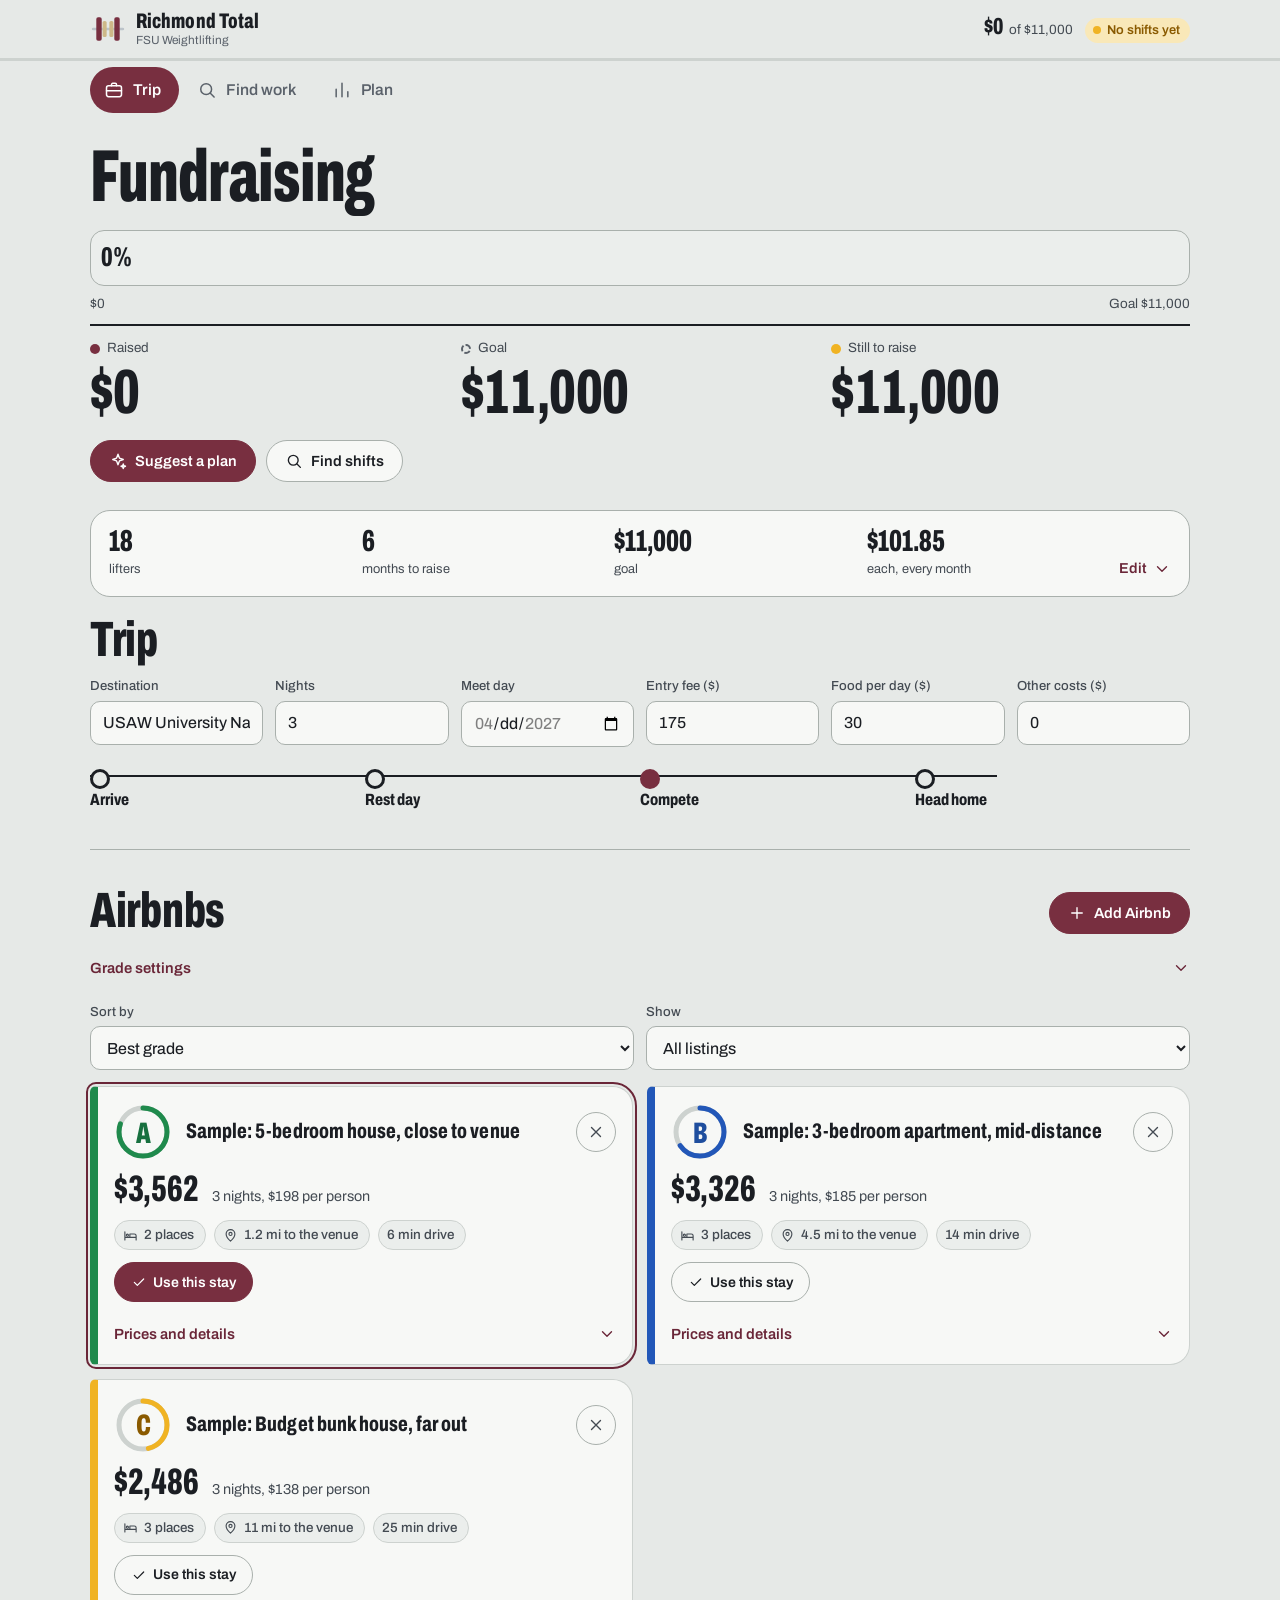
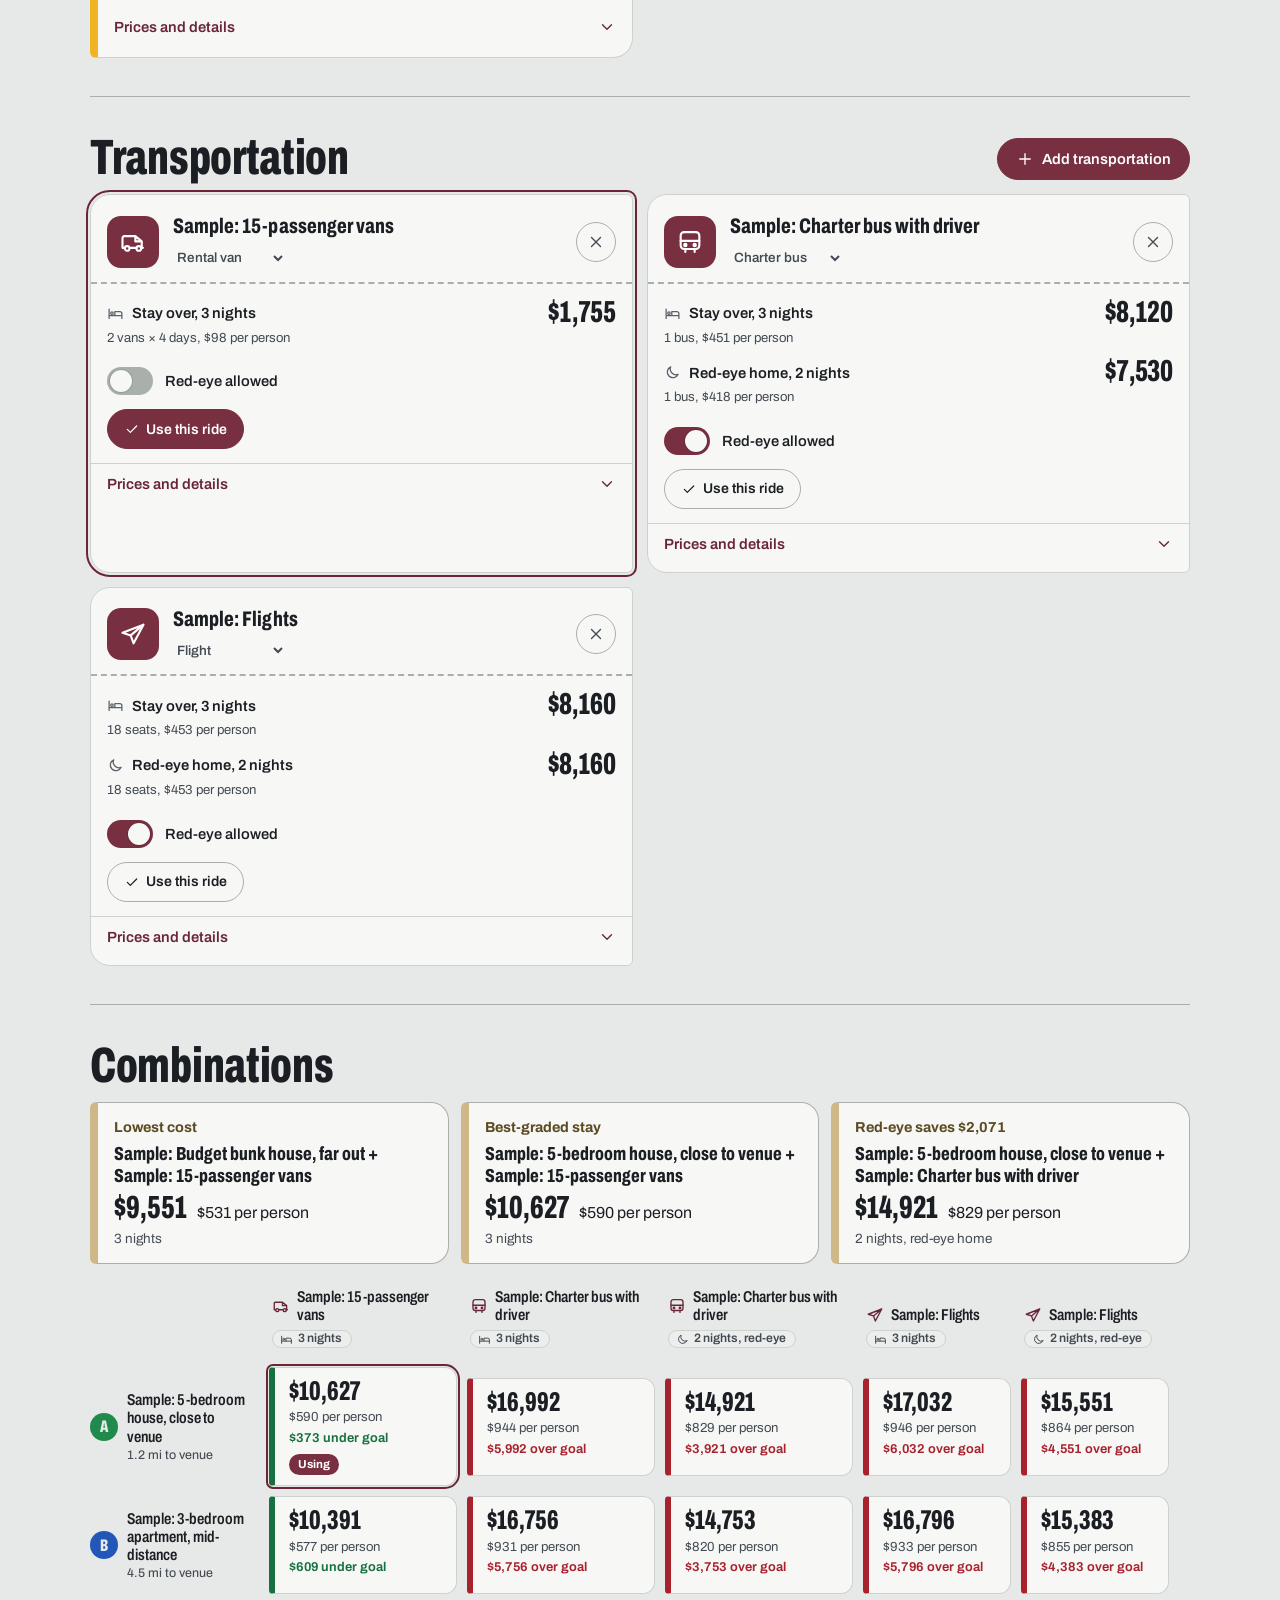
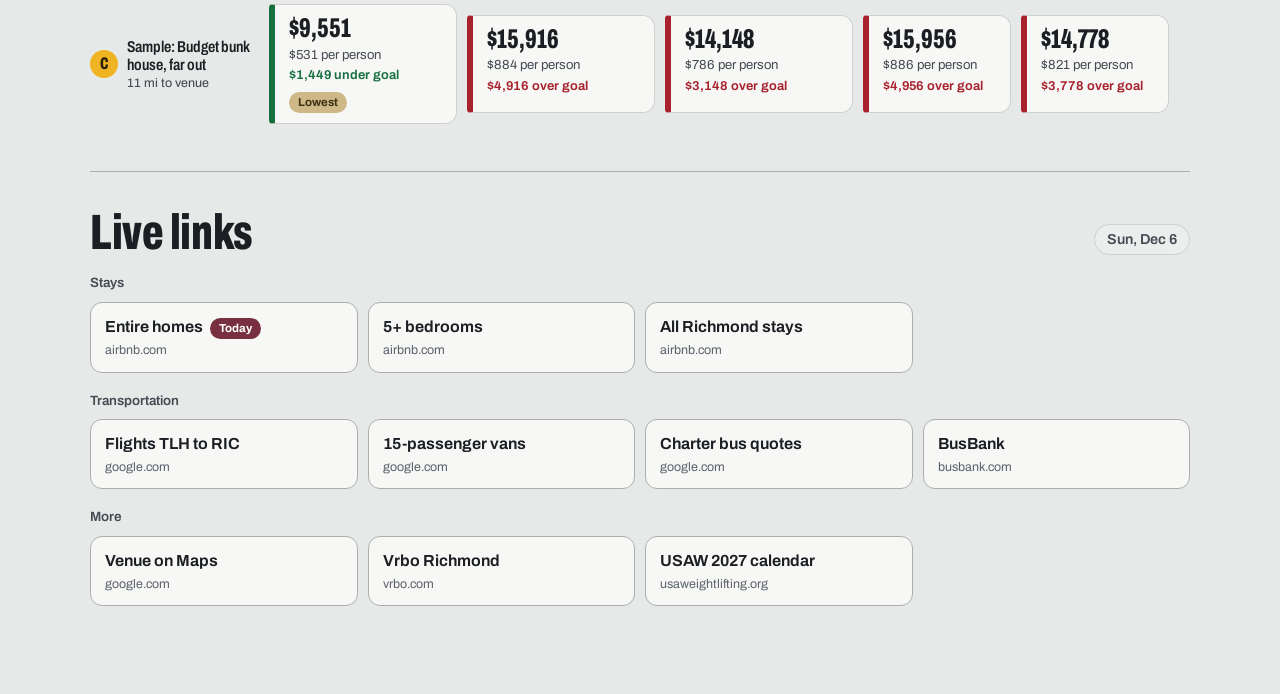
==== index.html @ 7eff51a5 "Add live links that rebuild and rotate on every open Co-Authored-By: Claude Sonnet 5.5 <noreply@anth" ====
<!doctype html>
<html lang="en">
<head>
<meta charset="utf-8">
<meta name="viewport" content="width=device-width, initial-scale=1, viewport-fit=cover">
<meta name="color-scheme" content="light dark">
<meta name="theme-color" content="#782F40">
<title>Richmond Total | FSU Weightlifting trip planner</title>
<style>
/* Richmond Total — FSU Weightlifting trip planner
   Type: Archivo (variable, width + weight axes, embedded). Narrow 800 for numerals and headings, normal width for text.
   Color: chalk / paper / iron, FSU garnet + gold. IWF bumper-plate colors are used only as data (grades, status, plates). */
@font-face{font-family:"Archivo";src:url("[data-uri]") format("woff2");font-weight:400 900;font-stretch:62% 100%;font-display:swap}

:root{
  color-scheme:light dark;
  --bg:#E6E9E7; --surface:#F7F8F6; --inset:#EBEEEC;
  --ink:#1B1E23; --ink-2:#434A52; --ink-3:#5A616A;
  --line:#CDD2CF; --line-2:#A9B0AC;
  --accent:#782F40; --accent-ink:#FFFFFF; --accent-text:#6A2638;
  --gold:#CEB888; --gold-ink:#5B4A22;
  --p-red:#C62F3F; --p-blue:#2257B8; --p-yellow:#F0B323; --p-green:#1F8A4C; --p-white:#F5F6F4;
  --blue-ink:#1F4E9E;
  --ok:#17703F; --ok-bg:#DCEFE3; --warn:#8A5A00; --warn-bg:#F9E8B8; --bad:#A8222E; --bad-bg:#F6D9DB;
  --chrome-hi:#F7F9FA; --chrome-mid:#BCC3C9; --chrome-lo:#7B848C;
  --bar-h:58px; --tab-h:66px;
}
@media (prefers-color-scheme:dark){
  :root{
    --bg:#101216; --surface:#171A20; --inset:#1F232A;
    --ink:#EDEFEC; --ink-2:#BCC2C9; --ink-3:#98A0A8;
    --line:#2A2F37; --line-2:#444B56;
    --accent:#A8415F; --accent-text:#EBA9BC; --gold-ink:#CEB888;
    --p-white:#E8EBE7; --blue-ink:#86B3FF;
    --ok:#62D69C; --ok-bg:#10301F; --warn:#F2C45C; --warn-bg:#35290D; --bad:#FF918A; --bad-bg:#3C1714;
    --chrome-hi:#E8ECEF; --chrome-mid:#8E979F; --chrome-lo:#4F5760;
  }
}

*{box-sizing:border-box}
html{-webkit-text-size-adjust:100%;scroll-behavior:smooth}
body{margin:0;background:var(--bg);color:var(--ink);font:400 16px/1.5 "Archivo",ui-sans-serif,system-ui,-apple-system,"Segoe UI",Roboto,sans-serif;font-stretch:100%;-webkit-font-smoothing:antialiased;text-rendering:optimizeLegibility}
h1,h2,h3,p,ul,ol,dl,dd,dt,figure{margin:0;padding:0}
ul,ol{list-style:none}
button,input,select,textarea{font:inherit;font-stretch:100%;color:inherit}
button{cursor:pointer}
svg{display:block}
.sr{position:absolute;width:1px;height:1px;margin:-1px;padding:0;overflow:hidden;clip:rect(0 0 0 0);clip-path:inset(50%);white-space:nowrap;border:0}
.skip{position:absolute;left:12px;top:-64px;z-index:100;background:var(--accent);color:var(--accent-ink);padding:10px 16px;border-radius:10px;font-weight:600;text-decoration:none}
.skip:focus{top:10px}
:focus-visible{outline:2px solid var(--accent-text);outline-offset:2px;border-radius:6px}
.wrap{width:100%;max-width:1180px;margin:0 auto;padding:0 20px}
@media(min-width:900px){.wrap{padding:0 40px}}

.disp{font-stretch:62%;font-weight:800;letter-spacing:-.008em;line-height:.92;font-variant-numeric:lining-nums tabular-nums}
.num{font-variant-numeric:lining-nums tabular-nums}
.muted{color:var(--ink-2)}
.hint{font-size:.88rem;color:var(--ink-2);line-height:1.45;max-width:68ch}

/* ---------- app bar + tabs ---------- */
.appbar{position:sticky;top:0;z-index:40;background:color-mix(in srgb,var(--bg) 90%,transparent);-webkit-backdrop-filter:saturate(1.4) blur(14px);backdrop-filter:saturate(1.4) blur(14px)}
.appbar-in{height:var(--bar-h);display:flex;align-items:center;justify-content:space-between;gap:12px}
.brand{display:flex;align-items:center;gap:10px;min-width:0}
.brand-mark{width:36px;height:36px;flex:none}
.brand b{display:block;font-stretch:68%;font-weight:800;font-size:1.32rem;line-height:1;letter-spacing:.004em}
.brand small{display:block;font-size:.74rem;color:var(--ink-3);line-height:1.25;margin-top:2px}
.mini{display:flex;align-items:baseline;gap:6px;font-size:.84rem;color:var(--ink-2);white-space:nowrap}
.mini b{font-stretch:66%;font-weight:800;font-size:1.45rem;color:var(--ink);line-height:1}
.mini .st{display:inline-flex;align-items:center;gap:6px;margin-left:6px;font-weight:600;font-size:.8rem;padding:3px 10px 3px 8px;border-radius:999px;background:var(--inset);color:var(--ink-2)}
.mini .st::before{content:"";width:8px;height:8px;border-radius:50%;background:var(--line-2)}
.mini .st.ok{background:var(--ok-bg);color:var(--ok)}.mini .st.ok::before{background:var(--ok)}
.mini .st.warn{background:var(--warn-bg);color:var(--warn)}.mini .st.warn::before{background:var(--p-yellow)}
.mini .st.bad{background:var(--bad-bg);color:var(--bad)}.mini .st.bad::before{background:var(--bad)}
@media(max-width:520px){.mini .of,.mini .st{display:none}}
.loadline{height:3px;background:var(--line)}
.loadline i{display:block;height:100%;width:0;background:var(--accent);transition:width .7s cubic-bezier(.2,.8,.2,1)}

.tabs{position:fixed;left:0;right:0;bottom:0;z-index:50;display:grid;grid-template-columns:repeat(3,1fr);background:color-mix(in srgb,var(--surface) 94%,transparent);-webkit-backdrop-filter:blur(16px);backdrop-filter:blur(16px);border-top:1px solid var(--line);padding-bottom:env(safe-area-inset-bottom)}
.tabs button{position:relative;border:0;background:none;display:flex;flex-direction:column;align-items:center;gap:3px;padding:10px 4px 9px;font-size:.78rem;font-weight:560;color:var(--ink-3);min-height:var(--tab-h)}
.tabs button svg{width:24px;height:24px}
.tabs button[aria-selected=true]{color:var(--accent-text)}
.tabs button[aria-selected=true]::before{content:"";position:absolute;top:-1px;left:28%;right:28%;height:3px;border-radius:0 0 3px 3px;background:var(--accent)}
@media(min-width:900px){
  .tabs{position:static;display:flex;gap:4px;max-width:1180px;margin:0 auto;padding:6px 40px 0;border:0;background:none;-webkit-backdrop-filter:none;backdrop-filter:none}
  .tabs button{flex-direction:row;gap:9px;font-size:.98rem;min-height:46px;padding:8px 18px 8px 14px;border-radius:999px}
  .tabs button svg{width:20px;height:20px}
  .tabs button[aria-selected=true]{background:var(--accent);color:var(--accent-ink)}
  .tabs button[aria-selected=true]::before{display:none}
}
main{display:block;padding:6px 0 calc(var(--tab-h) + 56px)}
@media(min-width:900px){main{padding-bottom:80px}}
.panel{display:none}.panel.on{display:block}

/* ---------- hero: the bar ---------- */
.hero{padding:26px 0 10px}
.hero-title{font-stretch:62%;font-weight:800;font-size:clamp(3.1rem,13.5vw,6.8rem);line-height:.86;letter-spacing:-.012em;text-wrap:balance;max-width:14ch}
.hero-sub{margin-top:14px;font-size:1.05rem;color:var(--ink-2);max-width:56ch}
.readout{display:grid;grid-template-columns:repeat(3,1fr);gap:0 12px;border-top:2px solid var(--ink);margin-top:10px;padding-top:12px}
.readout dt{font-size:.84rem;color:var(--ink-2);display:flex;align-items:center;gap:7px}
.readout dt i{width:10px;height:10px;border-radius:50%;background:var(--accent);flex:none}
.readout dt i.ghost{background:none;border:2px dashed var(--ink-3)}
.readout dt i.gap{background:var(--p-yellow)}.readout dt i.ok{background:var(--ok)}
.readout dd{font-stretch:62%;font-weight:800;font-size:clamp(2rem,9.5vw,3.9rem);line-height:.95;letter-spacing:-.01em;margin-top:4px;font-variant-numeric:lining-nums tabular-nums}
.readout dd.ok{color:var(--ok)}.readout dd.warn{color:var(--warn)}.readout dd.bad{color:var(--bad)}
.hero-cta{display:flex;flex-wrap:wrap;gap:10px;align-items:center;margin-top:18px}
.hero-cta p{font-size:.95rem;color:var(--ink-2);flex:1 1 240px}

/* ---------- sections ---------- */
.block{padding:38px 0 8px;border-top:1px solid var(--line-2);margin-top:30px}
.block.first{border-top:0;margin-top:14px;padding-top:6px}
.sec-head{display:flex;align-items:flex-end;justify-content:space-between;gap:14px;flex-wrap:wrap;margin-bottom:14px}
.sec-title{font-stretch:66%;font-weight:800;font-size:clamp(2.1rem,7vw,3.1rem);line-height:.92;letter-spacing:-.006em}
.sec-note{margin-top:8px;color:var(--ink-2);max-width:64ch;font-size:.96rem}

/* ---------- buttons, fields ---------- */
.btn{display:inline-flex;align-items:center;justify-content:center;gap:8px;border:1px solid var(--line-2);background:var(--surface);color:var(--ink);padding:9px 18px;border-radius:999px;font-weight:600;font-size:.92rem;min-height:42px;line-height:1.1;transition:border-color .15s,background .15s}
.btn:hover{border-color:var(--ink-3)}
.btn svg{width:18px;height:18px;flex:none}
.btn.pri{background:var(--accent);border-color:var(--accent);color:var(--accent-ink)}
.btn.pri:hover{filter:brightness(1.08)}
.btn.ghost{background:none;border-color:transparent;color:var(--accent-text);padding-inline:12px}
.btn.danger{color:var(--bad)}
.btn.sm{min-height:36px;padding:6px 14px;font-size:.86rem}
.icon-btn{width:40px;height:40px;border-radius:50%;border:1px solid var(--line-2);background:var(--surface);display:grid;place-items:center;color:var(--ink-2);flex:none}
.icon-btn:hover{color:var(--bad);border-color:var(--bad)}
.icon-btn svg{width:18px;height:18px}
.field{display:flex;flex-direction:column;gap:5px;font-size:.82rem;color:var(--ink-2);font-weight:500;min-width:0}
.field input,.field select,.field textarea,.input{width:100%;min-height:44px;padding:9px 12px;border:1px solid var(--line-2);border-radius:10px;background:var(--surface);font-size:1rem;color:var(--ink);font-weight:450}
.field textarea{min-height:68px;resize:vertical}
.field input:focus-visible,.field select:focus-visible,.field textarea:focus-visible,.input:focus-visible{outline:2px solid var(--accent-text);outline-offset:1px;border-color:transparent}
.grid{display:grid;gap:12px;grid-template-columns:repeat(auto-fit,minmax(150px,1fr))}
.row{display:flex;gap:10px;flex-wrap:wrap;align-items:center}
.switch-row{display:flex;align-items:center;gap:12px;cursor:pointer;font-size:.92rem;font-weight:560}
.switch-row small{display:block;font-weight:400;color:var(--ink-2);font-size:.8rem}
.switch{appearance:none;-webkit-appearance:none;width:46px;height:28px;border-radius:999px;background:var(--line-2);position:relative;flex:none;transition:background .2s;margin:0;cursor:pointer}
.switch::after{content:"";position:absolute;top:3px;left:3px;width:22px;height:22px;border-radius:50%;background:var(--surface);transition:transform .2s cubic-bezier(.3,1.4,.5,1);box-shadow:0 0 0 1px rgba(0,0,0,.12)}
.switch:checked{background:var(--accent)}
.switch:checked::after{transform:translateX(18px)}
.chip{display:inline-flex;align-items:center;gap:6px;padding:4px 11px 4px 8px;border-radius:999px;background:var(--inset);font-size:.84rem;font-weight:520;color:var(--ink-2);border:1px solid var(--line)}
.chip svg{width:15px;height:15px;flex:none}
.tag{display:inline-flex;align-items:center;gap:5px;font-size:.72rem;font-weight:700;padding:2px 9px;border-radius:999px;background:var(--gold);color:#3E3114;line-height:1.5}
.tag.in{background:var(--accent);color:var(--accent-ink)}
details.dis>summary{list-style:none;cursor:pointer;display:flex;align-items:center;justify-content:space-between;gap:12px;font-weight:600;font-size:.92rem;color:var(--accent-text);padding:6px 0;min-height:40px}
details.dis>summary::-webkit-details-marker{display:none}
details.dis>summary svg{width:18px;height:18px;transition:transform .2s}
details.dis[open]>summary svg{transform:rotate(180deg)}
details.dis>.dis-body{padding:8px 0 4px;display:grid;gap:12px}

/* ---------- team and goal ---------- */
.setup{border:1px solid var(--line-2);border-radius:20px;background:var(--surface);margin-top:18px}
.setup>summary{list-style:none;cursor:pointer;padding:16px 18px;display:grid;grid-template-columns:repeat(2,minmax(0,1fr));gap:12px 18px;align-items:end;position:relative}
.setup>summary::-webkit-details-marker{display:none}
.setup .sf b{display:block;font-stretch:62%;font-weight:800;font-size:1.9rem;line-height:.95}
.setup .sf span{font-size:.8rem;color:var(--ink-2)}
.setup .edit{grid-column:1/-1;display:flex;align-items:center;gap:6px;color:var(--accent-text);font-weight:600;font-size:.9rem}
.setup .edit svg{width:18px;height:18px;transition:transform .2s}
.setup[open] .edit svg{transform:rotate(180deg)}
.setup-body{padding:4px 18px 18px;border-top:1px solid var(--line);display:grid;gap:14px;padding-top:16px}
@media(min-width:760px){.setup>summary{grid-template-columns:repeat(4,1fr) auto}.setup .edit{grid-column:auto}}

/* ---------- schedule ---------- */
.tl{display:grid;grid-auto-flow:column;grid-auto-columns:1fr;gap:0;margin:6px 0 0}
.tl li{position:relative;padding:22px 6px 0 0;min-width:0}
.tl li::before{content:"";position:absolute;top:6px;left:0;right:0;height:2px;background:var(--ink)}
.tl li::after{content:"";position:absolute;top:0;left:0;width:14px;height:14px;border-radius:50%;background:var(--bg);border:3px solid var(--ink)}
.tl li.meet::after{background:var(--accent);border-color:var(--accent)}
.tl li.last::before{background:linear-gradient(90deg,var(--ink) 0 30%,transparent 30%);right:auto;width:100%}
.tl b{display:block;font-stretch:78%;font-weight:760;font-size:1.02rem;line-height:1.1}
.tl span{display:block;font-size:.82rem;color:var(--ink-2);margin-top:2px}
.tl-note{margin-top:14px}

/* ---------- lodging ---------- */
.gA{--g:var(--p-green);--g-ink:var(--ok)}.gB{--g:var(--p-blue);--g-ink:var(--blue-ink)}.gC{--g:var(--p-yellow);--g-ink:var(--warn)}.gD{--g:var(--p-red);--g-ink:var(--bad)}.gx{--g:var(--line-2);--g-ink:var(--ink-3)}
.toolbar{display:grid;gap:12px;grid-template-columns:repeat(auto-fit,minmax(160px,1fr));margin:14px 0 16px}
.cards{display:grid;gap:14px;grid-template-columns:minmax(0,1fr)}
@media(min-width:1000px){.cards.two{grid-template-columns:repeat(2,minmax(0,1fr))}}
.stay{position:relative;background:var(--surface);border:1px solid var(--line);border-left:8px solid var(--g,var(--line-2));border-radius:6px 20px 20px 6px;padding:16px 16px 10px;display:grid;gap:12px;align-content:start}
.stay.sel{outline:2px solid var(--accent-text);outline-offset:2px}
.stay-head{display:grid;grid-template-columns:auto minmax(0,1fr) auto;gap:14px;align-items:center}
.ring{position:relative;display:block;width:58px;height:58px;flex:none}
.ring svg{width:100%;height:100%;transform:rotate(-90deg)}
.ring .trk{fill:none;stroke:var(--line);stroke-width:5}
.ring .val{fill:none;stroke:var(--g);stroke-width:5;stroke-linecap:round}
.ring b{position:absolute;inset:0;display:grid;place-items:center;font-stretch:62%;font-weight:800;font-size:1.85rem;color:var(--g-ink);padding-top:1px}
input.name{width:100%;min-width:0;border:0;border-bottom:2px solid transparent;border-radius:0;background:transparent;font-stretch:72%;font-weight:760;font-size:1.32rem;line-height:1.15;padding:3px 0;min-height:0;letter-spacing:.002em}
input.name:hover{border-bottom-color:var(--line)}
input.name:focus-visible{outline:none;border-bottom-color:var(--accent-text)}
.stay-cost{display:flex;flex-wrap:wrap;align-items:baseline;gap:4px 14px}
.stay-cost b{font-size:2.3rem}
.stay-cost span{font-size:.9rem;color:var(--ink-2)}
.stay-chips{display:flex;flex-wrap:wrap;gap:8px}
.use{position:relative;display:inline-flex;cursor:pointer}
.use .pill{display:inline-flex;align-items:center;gap:6px;border:1px solid var(--line-2);border-radius:999px;padding:8px 16px;font-weight:600;font-size:.88rem;min-height:40px;background:var(--surface);transition:background .15s}
.use .pill svg{width:16px;height:16px}
.use:hover .pill{border-color:var(--ink-3)}
.use input:checked+.pill{background:var(--accent);border-color:var(--accent);color:var(--accent-ink)}
.use input:focus-visible+.pill{outline:2px solid var(--accent-text);outline-offset:2px}
.stay-foot{display:flex;align-items:center;justify-content:space-between;gap:10px;flex-wrap:wrap}

/* ---------- transport ---------- */
.ride{background:var(--surface);border:1px solid var(--line);border-radius:20px 6px 6px 20px;display:grid;align-content:start}
.ride.sel{outline:2px solid var(--accent-text);outline-offset:2px}
.ride-top{display:grid;grid-template-columns:auto minmax(0,1fr) auto;gap:14px;padding:16px 16px 10px;align-items:center}
.ride-ico{width:52px;height:52px;border-radius:14px;background:var(--accent);color:var(--accent-ink);display:grid;place-items:center}
.ride-ico svg{width:28px;height:28px}
.ride select.type{border:0;background:transparent;padding:0 20px 0 0;font-size:.84rem;color:var(--ink-2);min-height:28px;font-weight:560;width:auto;cursor:pointer}
.ride .switch-row{padding:6px 16px 14px}
.ride-cost{border-top:2px dashed var(--line-2);padding:14px 16px;display:grid;gap:10px}
.ride-line{display:grid;grid-template-columns:1fr auto;align-items:baseline;gap:2px 12px}
.ride-line .lab{display:flex;align-items:center;gap:8px;font-weight:600;font-size:.92rem}
.ride-line .lab svg{width:17px;height:17px;color:var(--ink-3)}
.ride-line b{font-size:1.9rem}
.ride-line small{grid-column:1/-1;color:var(--ink-2);font-size:.82rem}
.ride .dis{padding:0 16px 8px;border-top:1px solid var(--line)}

/* ---------- picks + matrix ---------- */
.picks{display:grid;gap:12px;grid-template-columns:repeat(auto-fit,minmax(260px,1fr));margin:6px 0 18px}
.pick{text-align:left;border:1px solid var(--line-2);background:var(--surface);border-radius:6px 18px 18px 6px;padding:14px 16px;display:grid;gap:4px;border-left:8px solid var(--gold)}
.pick:hover{border-color:var(--ink-3);border-left-color:var(--gold)}
.pick .why{font-weight:700;font-size:.9rem;color:var(--gold-ink)}
.pick b{font-stretch:72%;font-weight:760;font-size:1.18rem;line-height:1.15}
.pick .pr{display:flex;align-items:baseline;gap:10px;margin-top:2px}
.pick .pr strong{font-stretch:62%;font-weight:800;font-size:2rem;line-height:1}
.pick small{color:var(--ink-2);font-size:.84rem}
.mx-wrap{overflow-x:auto;margin:0 -20px;padding:0 20px 8px;-webkit-overflow-scrolling:touch}
@media(min-width:900px){.mx-wrap{margin:0;padding:0 0 8px}}
table.mx{border-collapse:separate;border-spacing:8px;margin:-8px;font-size:.88rem}
table.mx th{font-weight:600;text-align:left;vertical-align:bottom}
table.mx thead th{padding:6px 4px 8px;min-width:150px;max-width:190px;font-stretch:78%;font-size:.98rem;line-height:1.15}
table.mx thead th .nt{display:inline-flex;align-items:center;gap:5px;margin-top:6px;font-stretch:100%;font-weight:600;font-size:.76rem;color:var(--ink-2);background:var(--inset);border:1px solid var(--line);border-radius:999px;padding:1px 9px 1px 7px}
table.mx thead th .nt svg{width:13px;height:13px}
table.mx thead th .tt{display:flex;align-items:center;gap:7px}
table.mx thead th .tt svg{width:18px;height:18px;flex:none;color:var(--accent-text)}
table.mx tbody th{position:sticky;left:0;z-index:2;background:var(--bg);min-width:150px;max-width:170px;padding:6px 10px 6px 0;vertical-align:middle;font-stretch:78%;font-size:.98rem;line-height:1.15}
table.mx tbody th .rl{display:flex;align-items:center;gap:9px}
table.mx tbody th small{display:block;font-stretch:100%;font-weight:450;color:var(--ink-2);font-size:.78rem;margin-top:2px}
.gchip{display:inline-grid;place-items:center;width:28px;height:28px;border-radius:50%;background:var(--g);color:var(--bg);font-stretch:62%;font-weight:800;font-size:1.05rem;flex:none}
.gchip.gC{color:#2A2108}.gchip.gx{background:none;border:1.5px dashed var(--line-2);color:var(--ink-3)}
.cell{width:100%;text-align:left;display:grid;gap:2px;padding:10px 12px 10px 14px;background:var(--surface);border:1px solid var(--line);border-left:6px solid var(--st,var(--line-2));border-radius:4px 12px 12px 4px;min-height:96px;align-content:start;transition:border-color .15s}
.cell:hover{border-color:var(--ink-3);border-left-color:var(--st)}
.cell.ok{--st:var(--ok)}.cell.warn{--st:var(--p-yellow)}.cell.bad{--st:var(--bad)}
.cell .ct{font-stretch:62%;font-weight:800;font-size:1.7rem;line-height:1}
.cell .pp{font-size:.82rem;color:var(--ink-2)}
.cell .dl{font-size:.8rem;font-weight:650}
.cell.ok .dl{color:var(--ok)}.cell.warn .dl{color:var(--warn)}.cell.bad .dl{color:var(--bad)}
.cell .tags{display:flex;flex-wrap:wrap;gap:4px;margin-top:4px}
.cell.sel{outline:2px solid var(--accent-text);outline-offset:1px}

/* ---------- jobs ---------- */
.finder{display:grid;gap:14px}
.search{position:relative}
.search svg{position:absolute;left:14px;top:50%;transform:translateY(-50%);width:20px;height:20px;color:var(--ink-3);pointer-events:none}
.search input{padding-left:44px;min-height:50px;border-radius:999px;font-size:1.02rem}
.chips{display:flex;gap:8px;overflow-x:auto;margin:0 -20px;padding:2px 20px 6px;scrollbar-width:none}
.chips::-webkit-scrollbar{display:none}
@media(min-width:900px){.chips{flex-wrap:wrap;overflow:visible;margin:0;padding:2px 0}}
.cat{flex:none;display:inline-flex;align-items:center;gap:7px;border:1px solid var(--line-2);background:var(--surface);border-radius:999px;padding:7px 14px 7px 10px;font-size:.88rem;font-weight:580;min-height:40px}
.cat svg{width:18px;height:18px}
.cat[aria-pressed=true]{background:var(--ink);color:var(--bg);border-color:var(--ink)}
.filter-row{display:grid;gap:12px;grid-template-columns:repeat(auto-fit,minmax(150px,1fr));align-items:end}
.jobs{display:grid;gap:14px;grid-template-columns:repeat(auto-fill,minmax(min(100%,340px),1fr));margin-top:6px}
.job{background:var(--surface);border:1px solid var(--line);border-radius:14px;padding:16px;display:flex;flex-direction:column;gap:11px;position:relative}
.job.inplan{border-color:var(--accent-text);box-shadow:inset 6px 0 0 var(--accent)}
.job-top{display:grid;grid-template-columns:auto minmax(0,1fr) auto;gap:12px;align-items:start}
.cat-ico{width:42px;height:42px;border-radius:12px;background:var(--inset);display:grid;place-items:center;color:var(--accent-text);border:1px solid var(--line)}
.cat-ico svg{width:23px;height:23px}
.job h3{font-stretch:76%;font-weight:760;font-size:1.22rem;line-height:1.1}
.job .cn{font-size:.78rem;color:var(--ink-3);margin-top:3px;font-weight:500}
.job-pay{text-align:right}
.job-pay b{display:block;font-stretch:62%;font-weight:800;font-size:2.5rem;line-height:.9;color:var(--accent-text)}
.job-pay small{font-size:.76rem;color:var(--ink-2)}
.job .desc{font-size:.92rem;color:var(--ink-2)}
.job .brk{font-size:.82rem;color:var(--ink-3)}
.facts{display:flex;flex-wrap:wrap;gap:6px}
.job .where{font-size:.86rem;color:var(--ink-2)}
.job .where b{color:var(--ink);font-weight:650}
.links{display:flex;gap:4px 14px;flex-wrap:wrap}
.links a{font-size:.84rem;font-weight:600;color:var(--accent-text);text-underline-offset:3px;padding:4px 0}
.job-foot{display:flex;align-items:center;justify-content:space-between;gap:12px;margin-top:auto;padding-top:12px;border-top:1px solid var(--line)}
.need{display:grid;gap:5px;min-width:0}
.need span{font-size:.82rem;color:var(--ink-2)}
.pips{display:flex;gap:4px;flex-wrap:wrap}
.pip{width:13px;height:22px;border-radius:3px;border:1.5px solid var(--line-2)}
.pip.on{background:var(--accent);border-color:var(--accent)}
.stepper{display:inline-flex;align-items:center;border:1px solid var(--line-2);border-radius:999px;background:var(--surface);flex:none}
.stepper button{width:44px;height:44px;border:0;background:none;border-radius:50%;display:grid;place-items:center;color:var(--ink)}
.stepper button:hover{background:var(--inset)}
.stepper button svg{width:20px;height:20px}
.stepper output{min-width:5.4ch;text-align:center;font-weight:700;font-size:.92rem;line-height:1.1}
.stepper output small{display:block;font-weight:450;color:var(--ink-2);font-size:.7rem}
.empty{padding:34px 18px;text-align:center;color:var(--ink-2);border:1.5px dashed var(--line-2);border-radius:16px;grid-column:1/-1}
.empty b{display:block;color:var(--ink);font-stretch:72%;font-size:1.3rem;font-weight:760;margin-bottom:4px}
.empty .btn{margin-top:14px}

/* ---------- plan ---------- */
.plan-grid{display:grid;gap:34px}
@media(min-width:1000px){.plan-grid{grid-template-columns:minmax(0,1.15fr) minmax(0,.85fr);align-items:start}}
.shift-row{display:grid;grid-template-columns:minmax(0,1fr) auto;gap:6px 14px;align-items:center;padding:14px 0;border-bottom:1px solid var(--line)}
.shift-row:first-child{border-top:1px solid var(--line-2)}
.shift-row b{font-stretch:76%;font-weight:760;font-size:1.12rem;line-height:1.15;display:block}
.shift-row small{color:var(--ink-2);font-size:.84rem}
.shift-row .sub{font-stretch:62%;font-weight:800;font-size:1.6rem;text-align:right;line-height:1}
.chart{width:100%;height:auto;overflow:visible}
.chart text{fill:var(--ink-2);font-size:13px;font-family:inherit}
.chart .grid-l{stroke:var(--line);stroke-width:1}
.chart .axis{stroke:var(--ink-3);stroke-width:1.2}
.chart .goal-l{stroke:var(--gold);stroke-width:2.5;stroke-dasharray:6 5}
.chart .area{fill:var(--accent);opacity:.14}
.chart .line{fill:none;stroke:var(--accent);stroke-width:3;stroke-linejoin:round;stroke-linecap:round}
.chart .mk{stroke:var(--ink);stroke-width:1.5;stroke-dasharray:3 4}
.chart .col{fill:var(--accent)}.chart .col.low{fill:var(--accent);opacity:.5}
.chart .tgt{stroke:var(--gold);stroke-width:2.5;stroke-dasharray:6 5}
.chart .lbl-strong{fill:var(--ink);font-weight:700}
.notes{display:grid;gap:8px;margin-top:12px;font-size:.92rem;color:var(--ink-2)}
.notes li{display:flex;gap:10px;align-items:flex-start}
.notes li i{width:10px;height:10px;border-radius:50%;margin-top:7px;flex:none;background:var(--ink-3)}
.notes li i.ok{background:var(--ok)}.notes li i.bad{background:var(--bad)}.notes li i.gold{background:var(--gold)}
.verdict{border-left:8px solid var(--st,var(--line-2));background:var(--surface);border-radius:6px 18px 18px 6px;padding:18px 20px;font-size:1.04rem}
.verdict.ok{--st:var(--ok)}.verdict.bad{--st:var(--bad)}.verdict.warn{--st:var(--p-yellow)}
.verdict b{font-stretch:70%;font-weight:800;font-size:1.7rem;display:block;line-height:1.05;margin-bottom:4px}
.actions{display:flex;flex-wrap:wrap;gap:10px;margin-top:18px}
#toast{position:fixed;left:50%;bottom:calc(var(--tab-h) + 18px);transform:translate(-50%,24px);opacity:0;pointer-events:none;background:var(--ink);color:var(--bg);padding:12px 20px;border-radius:999px;font-weight:600;font-size:.92rem;max-width:calc(100% - 32px);text-align:center;z-index:80;transition:opacity .25s,transform .35s cubic-bezier(.2,.9,.3,1.2)}
#toast.on{opacity:1;transform:translate(-50%,0)}
@media(min-width:900px){#toast{bottom:28px}}
footer{padding:30px 0 20px;color:var(--ink-3);font-size:.82rem}
footer p{max-width:78ch}

/* ---------- dialog ---------- */
dialog{border:0;border-radius:22px;padding:22px;max-width:620px;width:calc(100% - 20px);max-height:92vh;overflow:auto;background:var(--surface);color:var(--ink)}
dialog::backdrop{background:rgba(8,10,14,.6);-webkit-backdrop-filter:blur(4px);backdrop-filter:blur(4px)}
dialog h2{font-stretch:66%;font-weight:800;font-size:2.1rem;line-height:.95;margin-bottom:14px}
.mchips{display:flex;flex-wrap:wrap;gap:6px}
.mchips label{display:inline-flex;align-items:center;gap:6px;font-size:.86rem;border:1px solid var(--line-2);border-radius:999px;padding:6px 12px;cursor:pointer;min-height:36px}
.mchips input{margin:0;accent-color:var(--accent)}
.sub-h{font-size:.84rem;color:var(--ink-2);font-weight:560;margin:14px 0 6px}

@media(prefers-reduced-motion:reduce){
  *,*::before,*::after{animation:none!important;transition:none!important;scroll-behavior:auto!important}
}
@media print{
  .appbar,.tabs,#toast,.btn,.stepper,.skip,.toolbar,.hero-cta,.chips,.search,.icon-btn,.use,.switch-row{display:none!important}
  body{background:#fff;color:#000}
  .panel{display:block!important}
  .plate,.cell,.verdict,.stay,.ride{-webkit-print-color-adjust:exact;print-color-adjust:exact}
  .block{break-inside:avoid}
}

/* icons: <svg class="i"><use href="#i-name"/></svg> */
.i{fill:none;stroke:currentColor;stroke-width:1.8;stroke-linecap:round;stroke-linejoin:round}

/* progress bar */
.bar-fig{margin:22px 0 4px}
.prog{position:relative;height:56px;border-radius:14px;background:var(--inset);border:1px solid var(--line-2);overflow:hidden}
.prog-fill{height:100%;background:var(--accent);border-radius:13px 0 0 13px;min-width:0}
.prog-fill.ok{background:var(--ok);border-radius:13px}
.prog-fill.grow{animation:prog-grow .9s cubic-bezier(.2,.8,.2,1) backwards}
@keyframes prog-grow{from{width:0}}
.prog-pct{position:absolute;top:50%;transform:translate(10px,-50%);font-stretch:62%;font-weight:800;font-size:1.7rem;line-height:1;color:var(--ink)}
.prog-pct.in{transform:translate(calc(-100% - 12px),-50%);color:#fff}
.prog-scale{display:flex;justify-content:space-between;margin-top:8px;font-size:.84rem;color:var(--ink-2)}

.hero-title{font-size:clamp(2.6rem,10vw,4.6rem)}

/* live links */
.stamp{font-size:.9rem;font-weight:600;color:var(--ink-2);background:var(--inset);border:1px solid var(--line);border-radius:999px;padding:4px 12px}
.live-h{font-size:.84rem;font-weight:600;color:var(--ink-2);margin:18px 0 8px}
.live-grid{display:grid;gap:10px;grid-template-columns:repeat(auto-fill,minmax(min(100%,230px),1fr))}
.live-link{display:grid;gap:2px;padding:12px 14px;border:1px solid var(--line-2);border-radius:12px;background:var(--surface);text-decoration:none;color:var(--ink);min-height:56px;align-content:center}
.live-link:hover{border-color:var(--accent-text)}
.live-link span{font-weight:650}
.live-link small{color:var(--ink-3);font-size:.78rem}
.live-link .tag{font-style:normal;margin-left:4px}
.live-picks{display:grid;gap:10px;grid-template-columns:repeat(auto-fill,minmax(min(100%,260px),1fr))}
.live-pick{border:1px solid var(--line);border-radius:12px;background:var(--surface);padding:12px 14px;display:grid;gap:6px}
.live-pick b{font-stretch:76%;font-weight:760;font-size:1.1rem;line-height:1.1}
.live-pick-links{display:flex;flex-wrap:wrap;gap:2px 12px}
.live-pick-links a{font-size:.84rem;font-weight:600;color:var(--accent-text);text-underline-offset:3px;padding:4px 0}

</style>
</head>
<body>

<svg width="0" height="0" style="position:absolute" aria-hidden="true" focusable="false">
  <defs>
    <linearGradient id="chrome" x1="0" y1="0" x2="0" y2="1">
      <stop offset="0" style="stop-color:var(--chrome-hi)"/>
      <stop offset=".45" style="stop-color:var(--chrome-mid)"/>
      <stop offset="1" style="stop-color:var(--chrome-lo)"/>
    </linearGradient>
    <pattern id="knurl" width="3" height="3" patternUnits="userSpaceOnUse" patternTransform="rotate(45)">
      <path d="M0 0h1.2v3H0z" style="fill:var(--chrome-lo)" opacity=".6"/>
    </pattern>
  </defs>
  <symbol id="i-trip" viewBox="0 0 24 24"><rect x="3" y="7" width="18" height="13" rx="2.5"/><path d="M9 7V5.5A1.5 1.5 0 0 1 10.5 4h3A1.5 1.5 0 0 1 15 5.5V7M3 13h18"/></symbol>
  <symbol id="i-search" viewBox="0 0 24 24"><circle cx="11" cy="11" r="6.5"/><path d="M16 16l4.5 4.5"/></symbol>
  <symbol id="i-plan" viewBox="0 0 24 24"><path d="M5 20V11M12 20V4M19 20v-6"/></symbol>
  <symbol id="i-van" viewBox="0 0 24 24"><path d="M3 17V8.5A1.5 1.5 0 0 1 4.5 7H14l5.5 4.5V17M3 17h2m4 0h6m4 0h1.5M14 7v4.5h5.5"/><circle cx="7" cy="17.5" r="2"/><circle cx="17" cy="17.5" r="2"/></symbol>
  <symbol id="i-bus" viewBox="0 0 24 24"><rect x="4" y="3.5" width="16" height="14.5" rx="3"/><path d="M4 11h16M8 18v2.5M16 18v2.5"/><circle cx="8" cy="14.5" r="1"/><circle cx="16" cy="14.5" r="1"/></symbol>
  <symbol id="i-plane" viewBox="0 0 24 24"><path d="M21 4L3 11l7 2.2L12.5 20zM10 13.2L21 4"/></symbol>
  <symbol id="i-cars" viewBox="0 0 24 24"><path d="M4 16v-4l2-5h12l2 5v4M4 16h16M4 16v2h3v-2M17 16v2h3v-2M6.5 12h11"/></symbol>
  <symbol id="i-moon" viewBox="0 0 24 24"><path d="M20 14.5A8 8 0 0 1 9.5 4a8 8 0 1 0 10.5 10.5z"/></symbol>
  <symbol id="i-bed" viewBox="0 0 24 24"><path d="M3 19V6M3 15h18v4M21 15v-2.5a3 3 0 0 0-3-3h-7V15"/><circle cx="7" cy="11.5" r="1.7"/></symbol>
  <symbol id="i-pin" viewBox="0 0 24 24"><path d="M12 21s7-6.2 7-11.5a7 7 0 0 0-14 0C5 14.8 12 21 12 21z"/><circle cx="12" cy="9.5" r="2.5"/></symbol>
  <symbol id="i-plus" viewBox="0 0 24 24"><path d="M12 5v14M5 12h14"/></symbol>
  <symbol id="i-minus" viewBox="0 0 24 24"><path d="M5 12h14"/></symbol>
  <symbol id="i-x" viewBox="0 0 24 24"><path d="M6 6l12 12M18 6L6 18"/></symbol>
  <symbol id="i-check" viewBox="0 0 24 24"><path d="M5 12.5l4.5 4.5L19 7.5"/></symbol>
  <symbol id="i-chev" viewBox="0 0 24 24"><path d="M6 9l6 6 6-6"/></symbol>
  <symbol id="i-copy" viewBox="0 0 24 24"><rect x="9" y="9" width="11" height="11" rx="2"/><path d="M5 15V6a2 2 0 0 1 2-2h8"/></symbol>
  <symbol id="i-print" viewBox="0 0 24 24"><path d="M7 9V4h10v5M7 17H5a1 1 0 0 1-1-1v-5a2 2 0 0 1 2-2h12a2 2 0 0 1 2 2v5a1 1 0 0 1-1 1h-2"/><rect x="7" y="14" width="10" height="6"/></symbol>
  <symbol id="i-save" viewBox="0 0 24 24"><path d="M12 4v11m0 0l-4-4m4 4l4-4M5 20h14"/></symbol>
  <symbol id="i-load" viewBox="0 0 24 24"><path d="M12 16V5m0 0L8 9m4-4l4 4M5 20h14"/></symbol>
  <symbol id="i-reset" viewBox="0 0 24 24"><path d="M4 12a8 8 0 1 0 2.6-5.9M4 4v4.6h4.6"/></symbol>
  <symbol id="i-edit" viewBox="0 0 24 24"><path d="M4 20l1-4L16.5 4.5a2 2 0 0 1 3 3L8 19z"/></symbol>
  <symbol id="i-spark" viewBox="0 0 24 24"><path d="M12 3l1.9 5.1L19 10l-5.1 1.9L12 17l-1.9-5.1L5 10l5.1-1.9zM19 16l.8 2.2L22 19l-2.2.8L19 22l-.8-2.2L16 19l2.2-.8z"/></symbol>
  <symbol id="i-ticket" viewBox="0 0 24 24"><path d="M3 8a1 1 0 0 1 1-1h16a1 1 0 0 1 1 1v2.5a1.5 1.5 0 0 0 0 3V16a1 1 0 0 1-1 1H4a1 1 0 0 1-1-1v-2.5a1.5 1.5 0 0 0 0-3z"/><path d="M14 7v10" stroke-dasharray="1.5 2.5"/></symbol>
  <symbol id="i-box" viewBox="0 0 24 24"><path d="M12 3l8 4v10l-8 4-8-4V7z"/><path d="M4 7l8 4 8-4M12 11v10"/></symbol>
  <symbol id="i-fork" viewBox="0 0 24 24"><path d="M7 3v7a2 2 0 0 0 4 0V3M9 3v18M17 3c-2.2 1.6-3 4-3 7h3v11"/></symbol>
  <symbol id="i-home" viewBox="0 0 24 24"><path d="M3.5 11L12 3.5 20.5 11M5.5 9.5V20h13V9.5M10 20v-5.5h4V20"/></symbol>
  <symbol id="i-book" viewBox="0 0 24 24"><path d="M12 6.5C10 4.6 6.8 4.3 4 5.2v12.6c2.8-.9 6-.6 8 1.2 2-1.8 5.2-2.1 8-1.2V5.2c-2.8-.9-6-.6-8 1.3zM12 6.5V19"/></symbol>
  <symbol id="i-flask" viewBox="0 0 24 24"><path d="M9.5 3h5M10.5 3v6L5.2 18a2 2 0 0 0 1.7 3h10.2a2 2 0 0 0 1.7-3L13.5 9V3M7.5 15h9"/></symbol>
  <symbol id="i-bag" viewBox="0 0 24 24"><path d="M5 8h14l-1 12H6zM9 8V6.5a3 3 0 0 1 6 0V8"/></symbol>
  <symbol id="i-people" viewBox="0 0 24 24"><circle cx="8.5" cy="8" r="3"/><circle cx="16.5" cy="9" r="2.5"/><path d="M2.8 19c0-3.2 2.6-5.2 5.7-5.2s5.7 2 5.7 5.2M15 14.2c3-.4 6.2 1.2 6.2 4.8"/></symbol>
</svg>

<a class="skip" href="#main">Skip to the planner</a>

<header class="appbar">
  <div class="wrap appbar-in">
    <div class="brand">
      <svg class="brand-mark" viewBox="0 0 40 40" aria-hidden="true">
        <rect x="2" y="18.5" width="36" height="3" rx="1.5" style="fill:var(--chrome-mid)"/>
        <rect x="7" y="7" width="6" height="26" rx="2" style="fill:var(--accent)"/>
        <rect x="14" y="11" width="4.5" height="18" rx="1.8" style="fill:var(--gold)"/>
        <rect x="27" y="7" width="6" height="26" rx="2" style="fill:var(--accent)"/>
        <rect x="21.5" y="11" width="4.5" height="18" rx="1.8" style="fill:var(--gold)"/>
      </svg>
      <div><b>Richmond Total</b><small>FSU Weightlifting</small></div>
    </div>
    <div class="mini" id="mini" aria-live="polite"></div>
  </div>
  <div class="loadline" aria-hidden="true"><i id="loadFill"></i></div>
</header>

<nav class="tabs" role="tablist" aria-label="Planner sections">
  <button role="tab" data-tab="trip" aria-selected="true" aria-controls="tab-trip"><svg class="i" viewBox="0 0 24 24" aria-hidden="true"><use href="#i-trip"/></svg>Trip</button>
  <button role="tab" data-tab="jobs" aria-selected="false" aria-controls="tab-jobs"><svg class="i" viewBox="0 0 24 24" aria-hidden="true"><use href="#i-search"/></svg>Find work</button>
  <button role="tab" data-tab="plan" aria-selected="false" aria-controls="tab-plan"><svg class="i" viewBox="0 0 24 24" aria-hidden="true"><use href="#i-plan"/></svg>Plan</button>
</nav>

<main id="main">

<!-- ================= TRIP ================= -->
<section class="panel on" id="tab-trip" role="tabpanel" aria-label="Trip">
  <div class="wrap">
    <div class="hero" id="heroTrip"></div>

    <details class="setup" id="setup">
      <summary><span id="setupFacts" style="display:contents"></span><span class="edit">Edit <svg class="i" viewBox="0 0 24 24" aria-hidden="true"><use href="#i-chev"/></svg></span></summary>
      <div class="setup-body">
        <div class="grid">
          <label class="field">Lifters<input type="number" min="1" inputmode="numeric" data-team="people"></label>
          <label class="field">Months<input type="number" min="1" max="24" inputmode="numeric" data-team="months"></label>
          <label class="field">Start month<input type="month" data-team="start"></label>
          <label class="field">Monthly target ($)<input type="number" min="0" step="5" inputmode="decimal" data-team="target"></label>
        </div>
        <div class="row">
          <label class="row" style="gap:8px"><input type="radio" name="gm" value="fixed" data-gm> Fixed goal</label>
          <input class="input" type="number" min="0" step="100" inputmode="decimal" data-team="goal" aria-label="Fixed goal in dollars" style="max-width:150px">
          <label class="row" style="gap:8px;margin-left:8px"><input type="radio" name="gm" value="trip" data-gm> Goal = trip total</label>
        </div>
      </div>
    </details>

    <section class="block first" aria-labelledby="h-trip">
      <div class="sec-head"><div>
        <h2 class="sec-title" id="h-trip">Trip</h2>
      </div></div>
      <div class="grid">
        <label class="field">Destination<input type="text" data-trip="dest" placeholder="Meet, city, state"></label>
        <label class="field">Nights<input type="number" min="1" inputmode="numeric" data-trip="nights"></label>
        <label class="field">Meet day<input type="date" data-trip="meetDay" min="2027-04-15" max="2027-04-18"></label>
        <label class="field">Entry fee ($)<input type="number" min="0" inputmode="decimal" data-trip="reg"></label>
        <label class="field">Food per day ($)<input type="number" min="0" inputmode="decimal" data-trip="food"></label>
        <label class="field">Other costs ($)<input type="number" min="0" inputmode="decimal" data-trip="misc"></label>
      </div>
      <ol class="tl" id="timeline" aria-label="Trip schedule" style="margin-top:22px"></ol>
    </section>

    <section class="block" aria-labelledby="h-stay">
      <div class="sec-head">
        <div>
          <h2 class="sec-title" id="h-stay">Airbnbs</h2>
        </div>
        <button class="btn pri" id="addL" type="button"><svg class="i" viewBox="0 0 24 24" aria-hidden="true"><use href="#i-plus"/></svg>Add Airbnb</button>
      </div>
      <details class="dis">
        <summary>Grade settings<svg class="i" viewBox="0 0 24 24" aria-hidden="true"><use href="#i-chev"/></svg></summary>
        <div class="dis-body">
          <div class="grid">
            <label class="field">Distance weight (%)<input type="number" min="0" max="100" inputmode="decimal" data-gset="wDist"></label>
            <label class="field">Best distance (mi)<input type="number" min="0" step="any" inputmode="decimal" data-gset="near"></label>
            <label class="field">Worst distance (mi)<input type="number" min="0" step="any" inputmode="decimal" data-gset="far"></label>
            <label class="field">Best price ($/person/night)<input type="number" min="0" step="any" inputmode="decimal" data-gset="cheap"></label>
            <label class="field">Worst price ($/person/night)<input type="number" min="0" step="any" inputmode="decimal" data-gset="pricey"></label>
          </div>
        </div>
      </details>
      <div class="toolbar">
        <label class="field">Sort by<select id="lSort"><option value="grade">Best grade</option><option value="cost">Lowest cost</option><option value="dist">Closest</option></select></label>
        <label class="field">Show<select id="lMin"><option value="">All listings</option><option value="C">C or better</option><option value="B">B or better</option><option value="A">A only</option></select></label>
      </div>
      <div class="cards two" id="lodgingList"></div>
    </section>

    <section class="block" aria-labelledby="h-ride">
      <div class="sec-head">
        <div>
          <h2 class="sec-title" id="h-ride">Transportation</h2>
        </div>
        <button class="btn pri" id="addT" type="button"><svg class="i" viewBox="0 0 24 24" aria-hidden="true"><use href="#i-plus"/></svg>Add transportation</button>
      </div>
      <div class="cards two" id="transList"></div>
    </section>

    <section class="block" aria-labelledby="h-mx">
      <div class="sec-head"><div>
        <h2 class="sec-title" id="h-mx">Combinations</h2>
      </div></div>
      <div class="picks" id="picks"></div>
      <div class="mx-wrap" id="matrix"></div>
    </section>

    <section class="block" id="liveTrip" aria-label="Live links"></section>
  </div>
</section>

<!-- ================= FIND WORK ================= -->
<section class="panel" id="tab-jobs" role="tabpanel" aria-label="Find work">
  <div class="wrap">
    <section class="block first" id="liveJobs" aria-label="Live this week" style="padding-top:24px"></section>
    <section class="block" aria-labelledby="h-jobs" style="padding-top:24px">
      <div class="sec-head">
        <div>
          <h2 class="sec-title" id="h-jobs">Jobs</h2>
        </div>
        <button class="btn pri" id="addJob" type="button"><svg class="i" viewBox="0 0 24 24" aria-hidden="true"><use href="#i-plus"/></svg>Add a job</button>
      </div>
      <div class="finder">
        <div class="search"><svg class="i" viewBox="0 0 24 24" aria-hidden="true"><use href="#i-search"/></svg><input class="input" type="search" id="q" placeholder="Search jobs" aria-label="Search jobs"></div>
        <div class="chips" id="catChips" role="group" aria-label="Job categories"></div>
        <div class="filter-row">
          <label class="field">Area<select id="fArea"><option value="">Anywhere</option><option value="campus">On campus</option><option value="near">Within 3 mi</option><option value="city">Tallahassee</option></select></label>
          <label class="field">When<select id="fWhen"><option value="">Any time</option><option value="weekday">Weekdays</option><option value="evening">Evenings</option><option value="weekend">Weekends</option></select></label>
          <label class="field">Month<select id="fMonth"></select></label>
          <label class="field">Sort by<select id="fSort"><option value="earn">Most per shift</option><option value="hourly">Highest hourly</option><option value="short">Shortest shift</option></select></label>
        </div>
        <label class="switch-row"><input type="checkbox" class="switch" id="fFew"><span>2 shifts or fewer reach target</span></label>
        <p class="hint" id="resCount" role="status"></p>
      </div>
      <div class="jobs" id="jobList"></div>
    </section>
  </div>
</section>

<!-- ================= PLAN ================= -->
<section class="panel" id="tab-plan" role="tabpanel" aria-label="Plan">
  <div class="wrap">
    <div class="hero" id="heroPlan"></div>
    <div class="plan-grid">
      <div>
        <section class="block first" aria-labelledby="h-shifts">
          <div class="sec-head"><div>
            <h2 class="sec-title" id="h-shifts">Monthly shifts per lifter</h2>
          </div>
          <button class="btn" id="suggestBtn" type="button" data-act="suggest"><svg class="i" viewBox="0 0 24 24" aria-hidden="true"><use href="#i-spark"/></svg>Suggest a plan</button></div>
          <div id="planList"></div>
        </section>
        <section class="block" aria-labelledby="h-verdict">
          <div class="sec-head"><div><h2 class="sec-title" id="h-verdict">Result</h2></div></div>
          <div id="result"></div>
          <div class="actions">
            <button class="btn pri" id="copyBtn" type="button"><svg class="i" viewBox="0 0 24 24" aria-hidden="true"><use href="#i-copy"/></svg>Copy summary</button>
            <button class="btn" id="printBtn" type="button"><svg class="i" viewBox="0 0 24 24" aria-hidden="true"><use href="#i-print"/></svg>Print plan</button>
            <button class="btn" id="exportBtn" type="button"><svg class="i" viewBox="0 0 24 24" aria-hidden="true"><use href="#i-save"/></svg>Save backup</button>
            <button class="btn" id="importBtn" type="button"><svg class="i" viewBox="0 0 24 24" aria-hidden="true"><use href="#i-load"/></svg>Load backup</button>
            <button class="btn danger" id="resetBtn" type="button"><svg class="i" viewBox="0 0 24 24" aria-hidden="true"><use href="#i-reset"/></svg>Reset everything</button>
            <input type="file" id="importFile" accept="application/json" hidden>
          </div>
        </section>
      </div>
      <div>
        <section class="block first" aria-labelledby="h-cum">
          <div class="sec-head"><div>
            <h2 class="sec-title" id="h-cum">Team total</h2>
          </div></div>
          <div id="cumChart"></div>
        </section>
        <section class="block" aria-labelledby="h-mon">
          <div class="sec-head"><div>
            <h2 class="sec-title" id="h-mon">Per lifter by month</h2>
          </div></div>
          <div id="monthChart"></div>
        </section>
      </div>
    </div>
  </div>
</section>


</main>

<dialog id="jobDlg" aria-label="Job details"><form method="dialog" id="jobForm"></form></dialog>
<div id="toast" role="status" aria-live="polite"></div>

<script>
"use strict";
const KEY = "fsu-lifting-budget-v2";
const MONTHS = ["Jan","Feb","Mar","Apr","May","Jun","Jul","Aug","Sep","Oct","Nov","Dec"];
const CATS = ["Events & Game Day","Moving & Labor","Food & Hospitality","Yard & Home","Tutoring & Coaching","Campus & Research","Delivery & Gigs","Team Fundraisers"];
const $ = (s, r = document) => r.querySelector(s);
const $$ = (s, r = document) => [...r.querySelectorAll(s)];
const uid = () => Math.random().toString(36).slice(2, 9);
const esc = s => String(s ?? "").replace(/[&<>"']/g, c => ({ "&": "&amp;", "<": "&lt;", ">": "&gt;", '"': "&quot;", "'": "&#39;" }[c]));
const usd = (n, d = 0) => (isFinite(n) ? n : 0).toLocaleString("en-US", { style: "currency", currency: "USD", minimumFractionDigits: d, maximumFractionDigits: d });

/* ---------------- default data ---------------- */
// [title, cat, rate, hours, tips, area, when[], months|null, how-to-find, search query, description]
const SEED_JOBS = [
 ["Stadium / arena event staff","Events & Game Day",15,6,0,"campus",["weekend","evening"],null,"Game-day and Civic Center event jobs are posted on Handshake and by event-staffing companies.","event staff usher","Ushering, ticket-taking, guest services and crowd management at games, concerts and shows."],
 ["Event setup & teardown crew","Events & Game Day",17,5,0,"city",["weekday","evening","weekend"],null,"Rental, AV and staging companies hire day-of labor — lifters are great at this.","event setup crew","Set up and break down tables, stages and tents. Heavy lifting, short notice, good pay."],
 ["Festival & market vendor help","Events & Game Day",15,6,20,"near",["weekend"],[3,4,10,11],"Ask vendors at Market Days / Springtime Tallahassee–type events; check Facebook groups.","festival vendor booth","Run a booth, load/unload vendors, handle crowds at spring & fall festivals."],
 ["Catering server / banquet","Food & Hospitality",15,5,40,"city",["evening","weekend"],null,"Local caterers and event venues keep a flexible on-call student list.","catering server banquet","Serve at weddings, corporate events and fundraisers. Hourly plus tips."],
 ["Bartender / barback (21+)","Food & Hospitality",12,6,60,"near",["evening","weekend"],null,"Downtown and Midtown bars; barbacks need no experience.","barback bartender","Tipped base wage plus tips — one busy night can beat 2 regular shifts."],
 ["Restaurant host / busser","Food & Hospitality",12,5,35,"near",["evening","weekend"],null,"Walk in with a résumé between 2–4 pm.","restaurant host busser","Easy entry job around campus; tips vary."],
 ["Moving help (load & haul)","Moving & Labor",22,4,10,"city",["weekday","weekend"],null,"Local moving companies and “two guys and a truck” outfits; Craigslist gigs.","moving helper","Peak around move-out (Apr–May, Jul–Aug, Dec). Lifting experience = instant hire."],
 ["Apartment move-out cleaning","Moving & Labor",18,4,0,"near",["weekday","weekend"],[4,5,7,8,12],"Property managers and student-housing complexes near campus.","apartment turnover cleaning","Turnover cleaning between tenants; heavy demand at semester ends."],
 ["Junk removal / hauling","Moving & Labor",20,4,0,"city",["weekday","weekend"],null,"Junk-removal franchises and Craigslist/Facebook “haul away” requests.","junk removal helper","Lift, load, dump. Per-hour or per-job."],
 ["Yard work & landscaping","Yard & Home",18,3,0,"city",["weekday","weekend"],[3,4,5,6,7,8,9,10],"Landscaping crews; neighborhood Facebook / Nextdoor posts.","lawn landscaping helper","Mowing, edging, mulch. Summer heat — hydrate."],
 ["Leaf & gutter cleanup","Yard & Home",18,3,0,"city",["weekend"],[10,11,12,1,2],"Neighborhood groups; flyers in nearby residential areas.","gutter leaf cleanup","Fall/winter cleanup for homeowners."],
 ["Holiday-lights installation","Yard & Home",20,4,15,"city",["weekday","weekend"],[11,12],"Seasonal decorating companies hire in Oct–Nov.","holiday lights installer","Hang lights and decorations; ladders and teamwork."],
 ["Seasonal retail & gift wrap","Delivery & Gigs",15,5,0,"near",["evening","weekend"],[11,12],"Apply in October at malls (Governor's Square) and big-box stores.","seasonal retail associate","Holiday retail shifts; some stores guarantee weekend hours."],
 ["Mobile car wash / detailing","Yard & Home",20,3,15,"city",["weekend"],null,"Advertise in apartment complexes and Facebook groups.","car detailing","Build your own mini-business; supplies cost is small."],
 ["Tutoring (math, SAT/ACT, chem)","Tutoring & Coaching",25,2,0,"near",["weekday","evening"],null,"FSU tutoring centers, private-tutor boards, high schools & families.","tutor math","Highest $/hour of the “easy” options; short shifts."],
 ["Youth strength / sports coach","Tutoring & Coaching",20,2,0,"near",["evening","weekend"],null,"Local gyms, youth leagues, school athletic departments.","youth strength coach","Teach technique to kids and teens — great fit for lifters."],
 ["Personal training (cert. required)","Tutoring & Coaching",35,1,0,"campus",["weekday","evening"],null,"Campus Rec / local gyms; need CPT certification.","personal trainer","Few shifts, high rate — if someone on the team is certified."],
 ["Babysitting / nanny","Tutoring & Coaching",16,4,0,"near",["evening","weekend"],null,"Faculty families, FSU parent groups, Care/Sittercity-style sites.","babysitter","Flexible evenings and weekends."],
 ["Pet sitting / dog walking","Delivery & Gigs",18,2,0,"near",["weekday","weekend"],null,"Rover/Wag-style apps and apartment bulletin boards.","pet sitter dog walker","Easy to fit between practice and class."],
 ["Campus Rec official / lifeguard","Campus & Research",15,4,0,"campus",["weekday","evening"],[1,2,3,4,9,10,11],"FSU Campus Recreation hiring page / Handshake.","campus recreation official","Intramural referees and lifeguards; evenings during the semester."],
 ["Paid research studies","Campus & Research",15,1.5,0,"campus",["weekday"],[1,2,3,4,9,10,11],"FSU department participant pools, flyers in Psychology / Health buildings.","research study participant","Quick sessions, sometimes pay is a flat $10–25."],
 ["Summer orientation staff","Campus & Research",15,6,0,"campus",["weekday"],[5,6,7],"FSU Orientation / Student Affairs — apply in the fall or early spring.","orientation leader","Seasonal but steady hours."],
 ["Food / grocery delivery","Delivery & Gigs",16,3,0,"city",["weekday","evening","weekend"],null,"DoorDash, Uber Eats, Instacart — sign up once, work whenever.","delivery driver","Most flexible; gas and wear-and-tear reduce the real take-home."],
 ["Warehouse / package sorting","Delivery & Gigs",17,6,0,"city",["weekday","evening"],[11,12,1],"Shipping carriers hire seasonal help in the fall.","package handler warehouse","Peak season Nov–Jan. Good for lifters."],
 ["Restaurant “spirit night”","Team Fundraisers",0,3,0,"near",["evening"],null,"Ask a local restaurant to donate 15–20% of sales for one night; promote it on social.","",
   "GROUP: a busy night can bring in $300–500 for the team. Split across the people working/promoting."],
 ["Community Olympic-lifting clinic","Team Fundraisers",0,2,0,"campus",["weekend"],null,"Host a $20-per-person technique clinic at your gym; invite alumni, local gyms, high-school teams.","",
   "GROUP: 30 attendees × $20 ≈ $600. On-brand and low cost."],
 ["Team car wash","Team Fundraisers",0,4,0,"near",["weekend"],[3,4,5,6,7,8,9,10],"Ask a parking-lot owner (bank, auto parts store) for permission.","",
   "GROUP: roughly $400–600 for a good Saturday."],
 ["Stadium concession stand (org payout)","Team Fundraisers",0,6,0,"campus",["weekend"],[1,2,3,4,9,10,11,12],"Venues and concession companies often pay student orgs a share to staff stands. Ask early — spots fill up.","",
   "GROUP: payouts vary widely; confirm the rate before committing."],
];
// group-job payouts (title -> [payout, crew])
const GROUP = { "Restaurant “spirit night”":[400,6], "Community Olympic-lifting clinic":[600,6], "Team car wash":[500,6], "Stadium concession stand (org payout)":[900,10] };

function seedJobs() {
  return SEED_JOBS.map(j => {
    const g = GROUP[j[0]];
    return { id: uid(), title: j[0], cat: j[1], rate: j[2], hours: j[3], tips: j[4], group: !!g, payout: g ? g[0] : 0, crew: g ? g[1] : 1,
      area: j[5], when: j[6], months: j[7], how: j[8], query: j[9], desc: j[10] };
  });
}
// All dollar figures below are placeholders ("Sample") until the team has real quotes.
// redeye = may the team leave the night of the meet (one fewer night)? Only with a pro driver or a flight.
const TDEF = {
  flight:   { fare: 350, bags: 70, ground: 600, redeye: true },
  van:      { seats: 15, daily: 110, extra: 0, miles: 1500, mpg: 12, gas: 3.1, tolls: 50, redeye: false },
  bus:      { quote: 6500, layover: 450, driverHotel: 140, tip: 300, redeye: true },
  cars:     { seats: 4, miles: 1500, mpg: 28, gas: 3.1, tolls: 50, redeye: false },
  perperson:{ fare: 150, redeye: false }
};
const TFIELDS = {
  flight:   [["fare","Round-trip fare / person ($)"],["bags","Bags & fees / person ($)"],["ground","Ground transport, whole team ($)"]],
  van:      [["seats","Seats per van"],["daily","Rental $/day"],["extra","Extra rental days"],["miles","Round-trip miles (incl. local)"],["mpg","Van MPG"],["gas","Gas $/gal"],["tolls","Tolls/parking per van ($)"]],
  cars:     [["seats","People per car"],["miles","Round-trip miles"],["mpg","Car MPG"],["gas","Gas $/gal"],["tolls","Tolls/parking per car ($)"]],
  bus:      [["quote","Charter base quote, round trip ($)"],["layover","Layover fee per idle day ($)"],["driverHotel","Driver hotel per night ($)"],["tip","Driver tip ($)"]],
  perperson:[["fare","Cost per person ($)"]]
};
const TNAMES = { flight:"Flight", van:"Rental van", cars:"Personal cars", bus:"Charter bus", perperson:"Other (per person)" };
const TYPES = ["van", "bus", "flight"]; // offered in the type dropdown (older saved types still display)
const THINTS = {
  van: "Rental days = nights + 1 + extra days. Red-eye is off by default: the team would be driving overnight right after competing.",
  bus: "Cost = base quote + layover days idle in Richmond + driver hotel + tip. A drive this long may exceed one driver’s legal hours — ask whether two drivers or a rest stop are included.",
  flight: "Ground transport = airport rides at home plus getting around Richmond for the whole team."
};
const DEF_GRADE = { wDist: 50, near: 1, far: 10, cheap: 40, pricey: 110 };
const DEF_TRIP = { dest: "USAW University Nationals – Richmond, VA (Apr 15–18, 2027)", nights: 3, meetDay: "", reg: 175, food: 30, misc: 0 };

function defaults() {
  const L = [
    { id: uid(), name: "Sample: 5-bedroom house, close to venue", url: "", nightly: 420, cleaning: 150, service: 180, tax: 12, sleeps: 10, miles: 1.2, mins: 6 },
    { id: uid(), name: "Sample: 3-bedroom apartment, mid-distance", url: "", nightly: 260, cleaning: 100, service: 110, tax: 12, sleeps: 6, miles: 4.5, mins: 14 },
    { id: uid(), name: "Sample: Budget bunk house, far out", url: "", nightly: 190, cleaning: 80, service: 90, tax: 12, sleeps: 8, miles: 11, mins: 25 }
  ];
  const T = [
    { id: uid(), type: "van", name: "Sample: 15-passenger vans", ...TDEF.van },
    { id: uid(), type: "bus", name: "Sample: Charter bus with driver", ...TDEF.bus },
    { id: uid(), type: "flight", name: "Sample: Flights", ...TDEF.flight }
  ];
  return {
    team: { people: 18, months: 6, start: "2026-11", target: 110, goalMode: "fixed", goal: 11000 },
    trip: { ...DEF_TRIP },
    grade: { ...DEF_GRADE }, lsort: "grade", lmin: "", selRed: false,
    lodging: L, transport: T, selL: L[0].id, selT: T[0].id,
    jobs: seedJobs(), plan: {}
  };
}
// fill in anything a saved/imported file from an older version doesn't have
function normalize(s) {
  s.trip = Object.assign({}, DEF_TRIP, s.trip);
  s.grade = Object.assign({}, DEF_GRADE, s.grade);
  s.lsort = s.lsort || "grade"; s.lmin = s.lmin || ""; s.selRed = !!s.selRed;
  s.lodging.forEach(l => { if (l.miles === undefined) l.miles = null; if (l.mins === undefined) l.mins = null; });
  s.transport.forEach(t => {
    if (t.type === "van" && t.extra === undefined) { t.extra = Math.max(0, (+t.days || 0) - (+s.trip.nights || 3) - 1); delete t.days; }
    if (t.type === "bus") { if (t.layover === undefined) t.layover = 0; if (t.driverHotel === undefined) t.driverHotel = 0; }
    if (t.type === "flight" && t.ground === undefined) t.ground = 0;
    if (t.redeye === undefined) t.redeye = t.type === "bus" || t.type === "flight";
  });
  return s;
}
function load() {
  try { const s = JSON.parse(localStorage.getItem(KEY)); if (s && s.team && s.jobs && s.lodging && s.transport) return normalize(s); } catch (e) {}
  return null;
}
let S = load() || defaults();
function save() { try { localStorage.setItem(KEY, JSON.stringify(S)); } catch (e) {} }

/* ---------------- calculations ---------------- */
const num = v => (isFinite(+v) ? +v : 0);
// Schedule model: arrive 2 days before the meet, 1 rest day, compete, then either
//   stay the night and drive home next morning (nights = base, default 3), or
//   red-eye home right after the meet (nights = base − 1) — only if that transport allows it.
const baseNights = () => Math.max(1, num(S.trip.nights));
const daysFor = n => n + 1;
const hasRed = t => !!(t && t.redeye) && baseNights() > 1;
const nightsFor = (t, red) => (red && hasRed(t)) ? baseNights() - 1 : baseNights();
function lodgingCost(l, n = baseNights()) {
  const units = Math.max(1, Math.ceil(num(S.team.people) / Math.max(1, num(l.sleeps))));
  const total = units * (num(l.nightly) * n + num(l.cleaning) + num(l.service)) * (1 + num(l.tax) / 100);
  return { units, total, label: `${units} place${units > 1 ? "s" : ""}` };
}
function transportCost(t, n = baseNights()) {
  const p = num(S.team.people);
  switch (t.type) {
    case "flight": return { total: p * (num(t.fare) + num(t.bags)) + num(t.ground), label: `${p} seats` };
    case "van": { const u = Math.max(1, Math.ceil(p / Math.max(1, num(t.seats)))), rd = daysFor(n) + num(t.extra);
      return { total: u * (num(t.daily) * rd + num(t.miles) / Math.max(1, num(t.mpg)) * num(t.gas) + num(t.tolls)), label: `${u} van${u > 1 ? "s" : ""} × ${rd} days` }; }
    case "cars": { const u = Math.max(1, Math.ceil(p / Math.max(1, num(t.seats))));
      return { total: u * (num(t.miles) / Math.max(1, num(t.mpg)) * num(t.gas) + num(t.tolls)), label: `${u} car${u > 1 ? "s" : ""}` }; }
    case "bus": return { total: num(t.quote) + num(t.tip) + num(t.layover) * Math.max(0, n - 1) + num(t.driverHotel) * n, label: `1 bus` };
    default: return { total: p * num(t.fare), label: `${p} people` };
  }
}
const extras = (n = baseNights()) => num(S.team.people) * (num(S.trip.reg) + num(S.trip.food) * daysFor(n)) + num(S.trip.misc);
const comboCost = (l, t, n = baseNights()) => lodgingCost(l, n).total + transportCost(t, n).total + extras(n);
const selL = () => S.lodging.find(x => x.id === S.selL) || S.lodging[0];
const selT = () => S.transport.find(x => x.id === S.selT) || S.transport[0];
const selRed = () => !!S.selRed && hasRed(selT());
const selN = () => nightsFor(selT(), selRed());
const tripTotal = () => (selL() && selT()) ? comboCost(selL(), selT(), selN()) : extras(selN());
function variants(t) {
  const n = baseNights(), v = [{ t, n, red: false }];
  if (hasRed(t)) v.push({ t, n: n - 1, red: true });
  return v;
}

// Airbnb grade (A–D): distance to the venue + price per person per night
const clamp01 = x => Math.max(0, Math.min(1, x));
const GRANK = { A: 4, B: 3, C: 2, D: 1 };
function lodgingGrade(l) {
  if (l.miles === null || l.miles === undefined || l.miles === "") return null;
  const g = S.grade, n = baseNights(), people = Math.max(1, num(S.team.people));
  const pp = lodgingCost(l, n).total / people / n;
  const d = clamp01(1 - (num(l.miles) - num(g.near)) / Math.max(.1, num(g.far) - num(g.near)));
  const c = clamp01(1 - (pp - num(g.cheap)) / Math.max(1, num(g.pricey) - num(g.cheap)));
  const w = clamp01(num(g.wDist) / 100);
  const score = Math.round((w * d + (1 - w) * c) * 100);
  return { letter: score >= 75 ? "A" : score >= 55 ? "B" : score >= 35 ? "C" : "D", score, pp, d: Math.round(d * 100), c: Math.round(c * 100) };
}
function visibleLodging() {
  let list = S.lodging.slice();
  if (S.lmin) list = list.filter(l => { const g = lodgingGrade(l); return l.id === S.selL || (g && GRANK[g.letter] >= GRANK[S.lmin]); });
  const key = l => S.lsort === "cost" ? lodgingCost(l).total
    : S.lsort === "dist" ? ((l.miles === null || l.miles === undefined || l.miles === "") ? Infinity : num(l.miles))
    : (lodgingGrade(l) ? -lodgingGrade(l).score : Infinity);
  return list.sort((a, b) => key(a) - key(b));
}
function scheduleText() {
  const d = S.trip.meetDay;
  if (!d) return "Pick the day your lifters compete (the meet runs Apr 15–18) to see your travel dates.";
  const m = new Date(d + "T12:00:00"); if (isNaN(m)) return "";
  const n = baseNights();
  const f = o => new Date(m.getFullYear(), m.getMonth(), m.getDate() + o).toLocaleDateString("en-US", { weekday: "short", month: "short", day: "numeric" });
  let s = `${n} nights: arrive ${f(-(n - 1))} · meet ${f(0)} · drive home ${f(1)}.`;
  if (n > 1) s += ` Red-eye (${n - 1} nights, charter bus or flight only): leave the night of ${f(0)} — check out and clean up after the meet, so ask the host about late check-out.`;
  return s;
}
const goal = () => S.team.goalMode === "trip" ? tripTotal() : num(S.team.goal);
const neededPerMonth = () => goal() / Math.max(1, num(S.team.people)) / Math.max(1, num(S.team.months));
const target = () => num(S.team.target);
function earn(j) {
  return j.group ? num(j.payout) / Math.max(1, num(j.crew)) : num(j.rate) * num(j.hours) + num(j.tips);
}
const inSeason = (j, m) => !j.months || j.months.includes(m);
function monthsList() {
  const [y, m] = (S.team.start || "").split("-").map(Number);
  const base = (y && m) ? new Date(y, m - 1, 1) : new Date();
  return Array.from({ length: Math.max(1, num(S.team.months)) }, (_, i) => {
    const d = new Date(base.getFullYear(), base.getMonth() + i, 1);
    return { cal: d.getMonth() + 1, label: `${MONTHS[d.getMonth()]} ${String(d.getFullYear()).slice(2)}` };
  });
}
function planJobs() { return S.jobs.filter(j => (S.plan[j.id] || 0) > 0); }
function monthEarn(cal) {
  return planJobs().reduce((s, j) => s + (inSeason(j, cal) ? S.plan[j.id] * earn(j) : 0), 0);
}
function plannedTotal() { return monthsList().reduce((s, m) => s + monthEarn(m.cal), 0) * num(S.team.people); }
function statusClass(total, g) { return total <= g ? "ok" : total <= g * 1.15 ? "warn" : "bad"; }



/* ================= live links =================
   A static file can't read live listings, so these are real search URLs rebuilt every time the page opens:
   today's date, your meet day, and your lifter count go into the links, and the picks rotate daily. */
const dayNo = () => { const d = new Date(); return Math.floor(new Date(d.getFullYear(), d.getMonth(), d.getDate()).getTime() / 864e5); };
const iso = d => `${d.getFullYear()}-${String(d.getMonth() + 1).padStart(2, "0")}-${String(d.getDate()).padStart(2, "0")}`;
const hostOf = u => u.replace(/^https?:\/\/(www\.)?/, "").split("/")[0];
const liveLink = (label, url, tag) => `<a class="live-link" href="${url}" target="_blank" rel="noopener"><span>${esc(label)}${tag ? ` <em class="tag in">${tag}</em>` : ""}</span><small>${esc(hostOf(url))}</small></a>`;
const rot = (arr, k) => arr.map((_, i) => arr[(i + k) % arr.length]);
const stamp = () => new Date().toLocaleDateString("en-US", { weekday: "short", month: "short", day: "numeric" });

function renderLiveTrip() {
  const el = document.getElementById("liveTrip"); if (!el) return;
  const n = baseNights(), p = Math.max(1, num(S.team.people));
  const m = S.trip.meetDay ? new Date(S.trip.meetDay + "T12:00:00") : new Date(2027, 3, 15);
  const at = o => new Date(m.getFullYear(), m.getMonth(), m.getDate() + o);
  const a = iso(at(-(n - 1))), c = iso(at(1)), q = encodeURIComponent;
  const air = `https://www.airbnb.com/s/Richmond--VA/homes?checkin=${a}&checkout=${c}&adults=${p}`;
  const stays = rot([
    ["Entire homes", `${air}&room_types%5B%5D=Entire%20home%2Fapt`],
    ["5+ bedrooms", `${air}&min_bedrooms=5`],
    ["All Richmond stays", air]
  ], dayNo() % 3);
  const ride = [
    ["Flights TLH to RIC", `https://www.google.com/travel/flights?q=${q(`Flights from TLH to RIC on ${a} through ${c}`)}`],
    ["15-passenger vans", `https://www.google.com/search?q=${q("15 passenger van rental Tallahassee FL")}`],
    ["Charter bus quotes", `https://www.google.com/search?q=${q("charter bus rental Tallahassee FL to Richmond VA quote")}`],
    ["BusBank", "https://www.busbank.com/"]
  ];
  const info = [
    ["Venue on Maps", "https://www.google.com/maps/search/?api=1&query=Greater+Richmond+Convention+Center"],
    ["Vrbo Richmond", `https://www.vrbo.com/search?destination=${q("Richmond, Virginia")}&startDate=${a}&endDate=${c}&adults=${p}`],
    ["USAW 2027 calendar", "https://www.usaweightlifting.org/news/2026/august/06/out-now-2027-national-competition-calendar-qualifying-totals"]
  ];
  const grp = (h, items, first) => `<h3 class="live-h">${h}</h3><div class="live-grid">${items.map(([l, u], i) => liveLink(l, u, first && i === 0 ? "Today" : "")).join("")}</div>`;
  el.innerHTML = `<div class="sec-head"><h2 class="sec-title">Live links</h2><span class="stamp">${stamp()}</span></div>${grp("Stays", stays, true)}${grp("Transportation", ride)}${grp("More", info)}`;
}

function renderLiveJobs() {
  const el = document.getElementById("liveJobs"); if (!el) return;
  const d = new Date(), weekend = d.getDay() === 0 || d.getDay() >= 5, q = encodeURIComponent;
  const withQ = S.jobs.filter(j => j.query);
  const k = withQ.length ? (dayNo() * 4) % withQ.length : 0;
  const picks = Array.from({ length: Math.min(4, withQ.length) }, (_, i) => withQ[(k + i) % withQ.length]);
  const src = [
    [weekend ? "Events this weekend" : "Events this week", `https://www.eventbrite.com/d/fl--tallahassee/events--this-${weekend ? "weekend" : "week"}/`],
    ["Volunteer openings", "https://www.idealist.org/en/volunteer-in-tallahassee-fl"],
    ["FSU events calendar", "https://calendar.fsu.edu/"],
    ["Seminoles schedule", "https://seminoles.com/calendar/"],
    ["Visit Tallahassee events", "https://www.visittallahassee.com/events/"],
    ["Craigslist gigs, newest", "https://tallahassee.craigslist.org/search/ggg?sort=date"],
    ["Handshake jobs", "https://fsu.joinhandshake.com/stu/postings"]
  ];
  const pk = picks.map(j => { const s = q(j.query);
    return `<div class="live-pick"><b>${esc(j.title)}</b><span class="live-pick-links">
      <a href="https://www.indeed.com/jobs?q=${s}&l=Tallahassee%2C+FL&radius=10&fromage=7&sort=date" target="_blank" rel="noopener">Indeed, past 7 days</a>
      <a href="https://fsu.joinhandshake.com/stu/postings?query=${s}" target="_blank" rel="noopener">Handshake</a>
      <a href="https://tallahassee.craigslist.org/search/ggg?query=${s}&sort=date" target="_blank" rel="noopener">Craigslist</a></span></div>`; }).join("");
  el.innerHTML = `<div class="sec-head"><h2 class="sec-title">Live this week</h2><span class="stamp">${stamp()}</span></div>
    <h3 class="live-h">Today's searches</h3><div class="live-picks">${pk}</div>
    <h3 class="live-h">Sources</h3><div class="live-grid">${src.map(([l, u]) => liveLink(l, u)).join("")}</div>`;
}
function renderLive() { renderLiveTrip(); renderLiveJobs(); }


/* ================= UI ================= */
const ico = (id, cls = "") => `<svg class="i ${cls}" viewBox="0 0 24 24" aria-hidden="true"><use href="#i-${id}"/></svg>`;
const usdK = n => Math.abs(n) >= 1000 ? `$${+(n / 1000).toFixed(Math.abs(n) >= 10000 ? 1 : 2)}K` : usd(n, n % 1 ? 2 : 0);
const CAT_ICO = { "Events & Game Day": "ticket", "Moving & Labor": "box", "Food & Hospitality": "fork", "Yard & Home": "home",
  "Tutoring & Coaching": "book", "Campus & Research": "flask", "Delivery & Gigs": "bag", "Team Fundraisers": "people" };
const T_ICO = { van: "van", bus: "bus", flight: "plane", cars: "cars", perperson: "ticket" };
const EARLY = { fee: 145, date: new Date(2027, 2, 4) };
const openCards = new Set();
let toastTimer;
function toast(msg) {
  const t = $("#toast"); t.textContent = msg; t.classList.add("on");
  clearTimeout(toastTimer); toastTimer = setTimeout(() => t.classList.remove("on"), 2800);
}
// re-render something without losing keyboard focus
function keepFocus(fn) {
  const a = document.activeElement; let sel = null;
  if (a && a !== document.body) {
    if (a.classList.contains("cell") || a.classList.contains("pick")) sel = `.${a.classList.contains("cell") ? "cell" : "pick"}[data-l="${a.dataset.l}"][data-t="${a.dataset.t}"][data-r="${a.dataset.r}"]`;
    else {
      const c = a.closest("[data-id]"), attr = ["data-step", "data-k", "data-pick", "data-del", "data-edit"].find(x => a.hasAttribute(x));
      if (c && attr) sel = `[data-id="${c.dataset.id}"] [${attr}="${a.getAttribute(attr)}"]`;
      else if (a.id) sel = "#" + a.id;
    }
  }
  fn();
  if (sel) { const n = document.querySelector(sel); if (n) n.focus({ preventScroll: true }); }
}

/* ---------------- progress bar ---------------- */
let heroFirst = true;
function progressHTML(raised, g) {
  const pct = g > 0 ? Math.min(100, raised / g * 100) : 0, label = g > 0 ? Math.round(raised / g * 100) + "%" : "0%";
  const inside = pct >= 14, state = raised >= g && g > 0 ? "ok" : "";
  return `<div class="prog" role="progressbar" aria-valuemin="0" aria-valuemax="100" aria-valuenow="${Math.round(pct)}" aria-label="Fundraising progress toward ${usd(g)}">
    <div class="prog-fill ${state} ${heroFirst ? "grow" : ""}" style="width:${pct}%"></div>
    <span class="prog-pct ${inside ? "in" : ""}" style="left:${pct}%">${label}</span></div>
    <div class="prog-scale"><span>$0</span><span>Goal ${usd(g)}</span></div>`;
}
function heroHTML(mode) {
  const g = goal(), raised = plannedTotal(), gap = raised - g;
  const title = "Fundraising";
  const cls = raised === 0 ? "" : gap >= 0 ? "ok" : "warn";
  return `<h1 class="hero-title">${title}</h1>
    <div class="bar-fig">${progressHTML(raised, g)}</div>
    <dl class="readout">
      <div><dt><i></i>Raised</dt><dd>${usd(raised)}</dd></div>
      <div><dt><i class="ghost"></i>Goal</dt><dd>${usd(g)}</dd></div>
      <div><dt><i class="${gap >= 0 && raised ? "ok" : "gap"}"></i>${gap >= 0 && raised ? "Cushion" : "Still to raise"}</dt><dd class="${cls}">${usd(Math.abs(raised ? gap : g))}</dd></div>
    </dl>
    ${raised === 0 ? `<div class="hero-cta"><button class="btn pri" type="button" data-act="suggest">${ico("spark")}Suggest a plan</button><button class="btn" type="button" data-act="goto-jobs">${ico("search")}Find shifts</button></div>` : ""}`;
}
function renderHeroes() {
  const g = goal(), raised = plannedTotal(), gap = raised - g;
  $("#heroTrip").innerHTML = heroHTML("trip");
  heroFirst = false;
  $("#heroPlan").innerHTML = heroHTML("plan");
  const st = raised >= g && g > 0 ? ["ok", "On track"] : raised === 0 ? ["warn", "No shifts yet"] : ["bad", `Short ${usd(-gap)}`];
  $("#mini").innerHTML = `<b>${usd(raised)}</b><span class="of">of ${usd(g)}</span><span class="st ${st[0]}">${st[1]}</span>`;
  $("#loadFill").style.width = Math.min(100, g ? raised / g * 100 : 0) + "%";
}
function renderSetupFacts() {
  const p = num(S.team.people), mo = num(S.team.months);
  $("#setupFacts").innerHTML = [[p, "lifters"], [mo, "months to raise"], [usd(goal()), S.team.goalMode === "trip" ? "goal, from the trip" : "goal"], [usd(neededPerMonth(), 2), "each, every month"]]
    .map(([a, b]) => `<div class="sf"><b>${a}</b><span>${b}</span></div>`).join("");
}

/* ---------------- trip tab ---------------- */
function bindStatic() {
  $$("[data-team]").forEach(el => { el.value = S.team[el.dataset.team]; });
  $$("[data-trip]").forEach(el => { el.value = S.trip[el.dataset.trip]; });
  $$("[data-gset]").forEach(el => { el.value = S.grade[el.dataset.gset]; });
  $$("[data-gm]").forEach(el => { el.checked = el.value === S.team.goalMode; });
  $('[data-team="goal"]').disabled = S.team.goalMode === "trip";
}
function renderTimeline() {
  const n = baseNights(), d = S.trip.meetDay, m = d ? new Date(d + "T12:00:00") : null, ok = m && !isNaN(m);
  const f = o => ok ? new Date(m.getFullYear(), m.getMonth(), m.getDate() + o).toLocaleDateString("en-US", { weekday: "short", month: "short", day: "numeric" }) : null;
  let h = "";
  for (let o = -(n - 1); o <= 0; o++) {
    const first = o === -(n - 1), meet = o === 0;
    const b = meet && first ? "Arrive and compete" : meet ? "Compete" : first ? "Arrive" : o === -1 ? "Rest day" : "Settle in";
    h += `<li class="${meet ? "meet" : ""}"><b>${b}</b><span>${f(o) || ""}</span></li>`;
  }
  h += `<li class="last"><b>Head home</b><span>${f(1) || ""}</span></li>`;
  $("#timeline").innerHTML = h;
  $("#timeline").style.gridAutoColumns = `minmax(0,1fr)`;
}
const stayRing = g => {
  const C = 2 * Math.PI * 24;
  return `<svg viewBox="0 0 58 58" aria-hidden="true"><circle class="trk" cx="29" cy="29" r="24"/><circle class="val" cx="29" cy="29" r="24" stroke-dasharray="${g ? (g.score / 100 * C).toFixed(1) : 0} ${C.toFixed(1)}"/></svg><b>${g ? g.letter : "?"}</b>`;
};
function stayView(l) {
  const c = lodgingCost(l), n = baseNights(), people = Math.max(1, num(S.team.people)), g = lodgingGrade(l);
  const has = !(l.miles === null || l.miles === undefined || l.miles === "");
  return `<div class="stay-cost"><b class="disp">${usd(c.total)}</b><span>${n} nights, ${usd(c.total / people)} per person</span></div>
    <div class="stay-chips"><span class="chip">${ico("bed")}${c.label}</span>
      <span class="chip">${ico("pin")}${has ? `${num(l.miles)} mi to the venue` : "No distance"}</span>${l.mins ? `<span class="chip">${num(l.mins)} min drive</span>` : ""}</div>`;
}
function updateLodging() {
  S.lodging.forEach(l => {
    const card = $(`.stay[data-id="${l.id}"]`); if (!card) return;
    const g = lodgingGrade(l);
    card.classList.remove("gA", "gB", "gC", "gD", "gx"); card.classList.add(g ? "g" + g.letter : "gx");
    $("[data-ring]", card).innerHTML = stayRing(g);
    $("[data-view]", card).innerHTML = stayView(l);
  });
}
function numField(k, label, v, opt) {
  return `<label class="field">${label}<input type="number" inputmode="decimal" min="0" step="any" data-k="${k}" ${opt ? "data-opt" : ""} value="${v === null || v === undefined ? "" : esc(v)}"></label>`;
}
function renderLodging() {
  $("#lSort").value = S.lsort; $("#lMin").value = S.lmin;
  const list = visibleLodging();
  $("#lodgingList").innerHTML = list.map(l => `
    <article class="stay gx ${l.id === S.selL ? "sel" : ""}" data-id="${l.id}">
      <div class="stay-head">
        <span class="ring" data-ring></span>
        <input class="name" type="text" data-k="name" value="${esc(l.name)}" aria-label="Airbnb name">
        <button class="icon-btn" type="button" data-del aria-label="Delete ${esc(l.name)}">${ico("x")}</button>
      </div>
      <div data-view style="display:grid;gap:12px"></div>
      <div class="stay-foot">
        <label class="use"><input class="sr" type="radio" name="selL" data-pick ${l.id === S.selL ? "checked" : ""}><span class="pill">${ico("check")}Use this stay</span></label>
      </div>
      <details class="dis" data-open="${l.id}" ${openCards.has(l.id) ? "open" : ""}>
        <summary>Prices and details${ico("chev")}</summary>
        <div class="dis-body"><div class="grid">
          ${numField("nightly", "Nightly rate ($)", l.nightly)}${numField("cleaning", "Cleaning fee ($)", l.cleaning)}
          ${numField("service", "Service fee ($)", l.service)}${numField("tax", "Taxes (%)", l.tax)}
          ${numField("sleeps", "Sleeps (people)", l.sleeps)}${numField("miles", "Miles to venue", l.miles, 1)}${numField("mins", "Drive minutes", l.mins, 1)}
          <label class="field">Listing link<input type="url" data-k="url" value="${esc(l.url)}" placeholder="https://airbnb.com/rooms/…"></label>
        </div></div>
      </details>
    </article>`).join("") || `<div class="empty"><b>No Airbnbs</b></div>`;
  updateLodging();
}
function rideView(t) {
  const people = Math.max(1, num(S.team.people));
  return variants(t).map(v => { const c = transportCost(t, v.n);
    return `<div class="ride-line"><span class="lab">${ico(v.red ? "moon" : "bed")}${v.red ? `Red-eye home, ${v.n} nights` : `Stay over, ${v.n} nights`}</span><b class="disp">${usd(c.total)}</b><small>${c.label}, ${usd(c.total / people)} per person</small></div>`; }).join("");
}
function updateTransport() {
  S.transport.forEach(t => { const el = $(`.ride[data-id="${t.id}"] [data-view]`); if (el) el.innerHTML = rideView(t); });
}
function renderTransport() {
  $("#transList").innerHTML = S.transport.map(t => {
    const types = TYPES.includes(t.type) ? TYPES : [...TYPES, t.type];
    return `<article class="ride ${t.id === S.selT ? "sel" : ""}" data-id="${t.id}">
      <div class="ride-top">
        <span class="ride-ico">${ico(T_ICO[t.type] || "ticket")}</span>
        <div style="min-width:0"><input class="name" type="text" data-k="name" value="${esc(t.name)}" aria-label="Transportation name">
          <select class="type" data-k="type" aria-label="Type">${types.map(k => `<option value="${k}" ${k === t.type ? "selected" : ""}>${TNAMES[k]}</option>`).join("")}</select></div>
        <button class="icon-btn" type="button" data-del aria-label="Delete ${esc(t.name)}">${ico("x")}</button>
      </div>
      <div class="ride-cost" data-view></div>
      <label class="switch-row"><input type="checkbox" class="switch" data-k="redeye" ${t.redeye ? "checked" : ""}><span>Red-eye allowed</span></label>
      <div style="padding:0 16px 14px"><label class="use"><input class="sr" type="radio" name="selT" data-pick ${t.id === S.selT ? "checked" : ""}><span class="pill">${ico("check")}Use this ride</span></label></div>
      <details class="dis" data-open="${t.id}" ${openCards.has(t.id) ? "open" : ""}>
        <summary>Prices and details${ico("chev")}</summary>
        <div class="dis-body"><div class="grid">${TFIELDS[t.type].map(([k, lab]) => numField(k, lab, t[k])).join("")}</div></div>
      </details>
    </article>`;
  }).join("") || `<div class="empty"><b>No transportation</b></div>`;
  updateTransport();
}
function updateLines() {}
function allCombos() {
  const out = [];
  S.lodging.forEach(l => S.transport.forEach(t => variants(t).forEach(v => out.push({ l, t, n: v.n, red: v.red, c: comboCost(l, t, v.n), g: lodgingGrade(l) }))));
  return out;
}
function renderPicks() {
  const all = allCombos(), people = Math.max(1, num(S.team.people));
  if (!all.length) { $("#picks").innerHTML = ""; return; }
  const picks = [];
  const cheapest = all.reduce((a, b) => b.c < a.c ? b : a);
  picks.push(["Lowest cost", cheapest]);
  const graded = all.filter(x => x.g);
  if (graded.length) picks.push(["Best-graded stay", graded.reduce((a, b) => (b.g.score > a.g.score || (b.g.score === a.g.score && b.c < a.c)) ? b : a)]);
  let bestSave = null;
  all.filter(x => x.red).forEach(x => { const s = comboCost(x.l, x.t, baseNights()) - x.c; if (!bestSave || s > bestSave.s) bestSave = { s, x }; });
  if (bestSave && bestSave.s > 0) picks.push([`Red-eye saves ${usd(bestSave.s)}`, bestSave.x]);
  $("#picks").innerHTML = picks.map(([why, x]) => `<button class="pick" type="button" data-l="${x.l.id}" data-t="${x.t.id}" data-r="${x.red ? 1 : 0}">
    <span class="why">${esc(why)}</span><b>${esc(x.l.name)} + ${esc(x.t.name)}</b>
    <span class="pr"><strong>${usd(x.c)}</strong><span>${usd(x.c / people)} per person</span></span>
    <small>${x.n} nights${x.red ? ", red-eye home" : ""}</small></button>`).join("");
}
function renderMatrix() {
  const L = visibleLodging();
  if (!L.length || !S.transport.length) { $("#matrix").innerHTML = `<div class="empty"><b>Nothing to compare</b></div>`; return; }
  const g = goal(), people = Math.max(1, num(S.team.people));
  const cols = S.transport.flatMap(variants);
  let best = Infinity; L.forEach(l => cols.forEach(v => { best = Math.min(best, comboCost(l, v.t, v.n)); }));
  const head = `<tr><th></th>${cols.map(v => `<th scope="col"><span class="tt">${ico(T_ICO[v.t.type] || "ticket")}${esc(v.t.name)}</span><span class="nt">${ico(v.red ? "moon" : "bed")}${v.n} nights${v.red ? ", red-eye" : ""}</span></th>`).join("")}</tr>`;
  const rows = L.map(l => {
    const gr = lodgingGrade(l);
    return `<tr><th scope="row"><span class="rl"><span class="gchip ${gr ? "g" + gr.letter : "gx"}">${gr ? gr.letter : "?"}</span><span>${esc(l.name)}<small>${l.miles === null || l.miles === undefined || l.miles === "" ? "No distance yet" : num(l.miles) + " mi to venue"}</small></span></span></th>${cols.map(v => {
      const c = comboCost(l, v.t, v.n), sel = l.id === S.selL && v.t.id === S.selT && v.red === selRed(), d = g - c;
      return `<td><button type="button" class="cell ${statusClass(c, g)} ${sel ? "sel" : ""}" data-l="${l.id}" data-t="${v.t.id}" data-r="${v.red ? 1 : 0}" aria-pressed="${sel}">
        <span class="ct">${usd(c)}</span><span class="pp">${usd(c / people)} per person</span>
        <span class="dl">${d >= 0 ? `${usd(d)} under goal` : `${usd(-d)} over goal`}</span>
        <span class="tags">${c === best ? `<span class="tag">Lowest</span>` : ""}${sel ? `<span class="tag in">Using</span>` : ""}</span></button></td>`;
    }).join("")}</tr>`;
  }).join("");
  $("#matrix").innerHTML = `<table class="mx"><thead>${head}</thead><tbody>${rows}</tbody></table>`;
}

/* ---------------- jobs tab ---------------- */
const F = { q: "", cat: "", area: "", when: "", month: "", sort: "earn", few: false };
const hourly = j => earn(j) / Math.max(.5, num(j.hours));
function renderCatChips() {
  $("#catChips").innerHTML = ["All", ...CATS].map(c => `<button class="cat" type="button" aria-pressed="${(c === "All" ? "" : c) === F.cat}" data-cat="${c === "All" ? "" : esc(c)}">${ico(CAT_ICO[c] || "plan")}${esc(c)}</button>`).join("");
}
function renderMonthSelect() {
  $("#fMonth").innerHTML = `<option value="">Any month</option>` + monthsList().map(m => `<option value="${m.cal}" ${String(m.cal) === F.month ? "selected" : ""}>${m.label}</option>`).join("");
}
function jobMatches(j) {
  if (F.cat && j.cat !== F.cat) return false;
  if (F.area && j.area !== F.area && !(F.area === "near" && j.area === "campus") && !(F.area === "city")) return false;
  if (F.when && !j.when.includes(F.when)) return false;
  if (F.month && !inSeason(j, +F.month)) return false;
  if (F.few && !(earn(j) > 0 && Math.ceil(target() / earn(j)) <= 2)) return false;
  if (F.q) {
    const hay = `${j.title} ${j.cat} ${j.desc} ${j.how} ${j.when.join(" ")} ${j.area === "campus" ? "campus on-campus fsu" : j.area}`.toLowerCase();
    if (!F.q.toLowerCase().split(/\s+/).filter(Boolean).every(w => hay.includes(w))) return false;
  }
  return true;
}
const AREA = { campus: "On campus", near: "Within ~3 mi", city: "Around Tallahassee" };
const WHEN = { weekday: "Weekdays", evening: "Evenings", weekend: "Weekends" };
const seasonText = j => (!j.months || j.months.length === 12) ? "Year-round" : j.months.map(m => MONTHS[m - 1]).join(", ");
const enc = encodeURIComponent;
function searchLinks(j) {
  if (!j.query) return "";
  const q = enc(j.query);
  return `<a href="https://www.indeed.com/jobs?q=${q}&l=Tallahassee%2C+FL&radius=10" target="_blank" rel="noopener">Indeed</a>
    <a href="https://fsu.joinhandshake.com/stu/postings?query=${q}" target="_blank" rel="noopener">Handshake</a>
    <a href="https://tallahassee.craigslist.org/search/ggg?query=${q}" target="_blank" rel="noopener">Craigslist gigs</a>`;
}
const stepper = n => `<div class="stepper"><button type="button" data-step="-1" aria-label="Fewer shifts">${ico("minus")}</button><output><b>${n}</b><small>/ month</small></output><button type="button" data-step="1" aria-label="More shifts">${ico("plus")}</button></div>`;
function renderJobs() {
  const list = S.jobs.filter(jobMatches).sort((a, b) =>
    F.sort === "hourly" ? hourly(b) - hourly(a) : F.sort === "short" ? num(a.hours) - num(b.hours) : earn(b) - earn(a));
  $("#resCount").textContent = `${list.length} of ${S.jobs.length} jobs`;
  if (!list.length) { $("#jobList").innerHTML = `<div class="empty"><b>No jobs</b><button class="btn" type="button" id="clearF">Clear filters</button></div>`; return; }
  $("#jobList").innerHTML = list.map(j => {
    const e = earn(j), n = S.plan[j.id] || 0, need = e > 0 ? Math.ceil(target() / e) : 0, pips = Math.min(need, 8);
    return `<article class="job ${n ? "inplan" : ""}" data-id="${j.id}">
      <div class="job-top"><span class="cat-ico">${ico(CAT_ICO[j.cat] || "plan")}</span>
        <div><h3>${esc(j.title)}</h3><div class="cn">${esc(j.cat)}</div></div>
        <div class="job-pay"><b>${usd(e)}</b><small>per shift</small></div></div>
      <p class="brk">${j.group ? `${usd(j.payout)} ÷ ${j.crew}` : `${usd(j.rate)}/hr × ${j.hours}h${j.tips ? ` + ${usd(j.tips)} tips` : ""}`}</p>
      <div class="facts">${j.group ? `<span class="tag">Team effort</span>` : ""}${n ? `<span class="tag in">In your plan</span>` : ""}
        <span class="chip">${ico("pin")}${AREA[j.area]}</span>${j.when.map(w => `<span class="chip">${WHEN[w]}</span>`).join("")}<span class="chip">${seasonText(j)}</span></div>
      <div class="links">${searchLinks(j)}<button type="button" class="btn ghost sm" data-edit style="min-height:32px;padding:2px 0">${ico("edit")}Edit</button></div>
      <div class="job-foot">
        <div class="need"><div class="pips" aria-hidden="true">${Array.from({ length: pips }, (_, i) => `<i class="pip ${i < n ? "on" : ""}"></i>`).join("")}</div>
          <span>${need ? `${need} a month to reach ${usd(target())}` : "No pay set"}</span></div>
        ${stepper(n)}
      </div></article>`;
  }).join("");
}

/* ---------------- plan tab ---------------- */
function renderPlanList() {
  const pj = planJobs();
  $("#planList").innerHTML = pj.length ? pj.map(j => `
    <div class="shift-row" data-id="${j.id}">
      <div><b>${esc(j.title)}</b><small>${usd(earn(j))} per shift</small></div>
      <div class="sub">${usd(S.plan[j.id] * earn(j))}</div>
      <div style="grid-column:1/-1">${stepper(S.plan[j.id])}</div>
    </div>`).join("")
    : `<div class="empty"><b>No shifts</b><button class="btn pri" type="button" data-act="suggest">${ico("spark")}Suggest a plan</button> <button class="btn" type="button" data-act="goto-jobs">${ico("search")}Find shifts</button></div>`;
}
function startDate() {
  const [y, m] = (S.team.start || "").split("-").map(Number);
  const b = (y && m) ? new Date(y, m - 1, 1) : new Date();
  return new Date(b.getFullYear(), b.getMonth(), 1);
}
function renderCum() {
  const ms = monthsList(), p = num(S.team.people), g = goal(), N = ms.length;
  const t0 = startDate(), t1 = new Date(t0.getFullYear(), t0.getMonth() + N, 1);
  const te = ms.map(m => monthEarn(m.cal) * p);
  const cumAt = d => { let s = 0; for (let i = 0; i < N; i++) { const a = new Date(t0.getFullYear(), t0.getMonth() + i, 1), b = new Date(t0.getFullYear(), t0.getMonth() + i + 1, 1);
    if (d >= b) s += te[i]; else if (d > a) s += te[i] * (d - a) / (b - a); } return s; };
  const total = cumAt(t1), top = Math.max(g, total) * 1.1 || 1;
  const step = [100, 200, 250, 500, 1000, 2000, 2500, 5000, 10000, 20000, 25000].find(s => top / s <= 5) || 50000;
  const ymax = Math.ceil(top / step) * step;
  const W = 640, H = 300, L = 54, R = 14, T = 24, B = 34, pw = W - L - R, ph = H - T - B;
  const X = d => L + (d - t0) / (t1 - t0) * pw, Y = v => T + ph - v / ymax * ph;
  let grid = "", i = 0;
  for (let v = 0; v <= ymax; v += step) { grid += `<line class="grid-l" x1="${L}" x2="${W - R}" y1="${Y(v)}" y2="${Y(v)}"/><text x="${L - 8}" y="${Y(v) + 4}" text-anchor="end">${usdK(v)}</text>`; i++; }
  const pts = [[t0, 0], ...ms.map((m, k) => [new Date(t0.getFullYear(), t0.getMonth() + k + 1, 1), cumAt(new Date(t0.getFullYear(), t0.getMonth() + k + 1, 1))])];
  const path = pts.map(([d, v], k) => `${k ? "L" : "M"}${X(d).toFixed(1)} ${Y(v).toFixed(1)}`).join("");
  const area = `${path}L${X(t1).toFixed(1)} ${Y(0)}L${L} ${Y(0)}Z`;
  const xl = ms.map((m, k) => { const a = new Date(t0.getFullYear(), t0.getMonth() + k, 1), b = new Date(t0.getFullYear(), t0.getMonth() + k + 1, 1);
    return `<text x="${((X(a) + X(b)) / 2).toFixed(1)}" y="${H - 12}" text-anchor="middle">${m.label.slice(0, 3)}</text>`; }).join("");
  const meetD = S.trip.meetDay ? new Date(S.trip.meetDay + "T12:00:00") : new Date(2027, 3, 15);
  const mark = (d, label, dy) => (d > t0 && d < t1) ? `<line class="mk" x1="${X(d)}" x2="${X(d)}" y1="${T}" y2="${T + ph}"/><text x="${X(d) - 5}" y="${T + 12 + dy}" text-anchor="end" class="lbl-strong">${label}</text>` : "";
  const svg = `<svg class="chart" viewBox="0 0 ${W} ${H}" role="img" aria-label="Team total raised over time, ending at ${usd(total)} against a ${usd(g)} goal">
    ${grid}<line class="axis" x1="${L}" x2="${W - R}" y1="${Y(0)}" y2="${Y(0)}"/>
    <line class="goal-l" x1="${L}" x2="${W - R}" y1="${Y(g)}" y2="${Y(g)}"/><text x="${L + 6}" y="${Y(g) - 7}" class="lbl-strong">Goal ${usd(g)}</text>
    <path class="area" d="${area}"/><path class="line" d="${path}"/>${mark(EARLY.date, "Early-bird entry closes", 14)}${mark(meetD, "Meet", 0)}${xl}</svg>`;
  $("#cumChart").innerHTML = svg;
}
function renderMonthChart() {
  const ms = monthsList(), t = target(), W = 640, H = 260, L = 12, R = 12, T = 30, B = 30, ph = H - T - B;
  const vals = ms.map(m => monthEarn(m.cal)), max = Math.max(t * 1.35, ...vals, 1);
  const bw = (W - L - R) / ms.length, Y = v => T + ph - v / max * ph;
  const cols = ms.map((m, i) => { const v = vals[i], x = L + i * bw + bw * .16, w = bw * .68, h = Math.max(v ? 2 : 0, v / max * ph);
    return `<rect class="col ${v >= t ? "" : "low"}" x="${x}" y="${T + ph - h}" width="${w}" height="${h}" rx="4"/>
      <text x="${x + w / 2}" y="${T + ph - h + 18}" text-anchor="middle" style="fill:#fff;font-weight:700">${v && h > 26 ? usd(v) : ""}</text>
      <text x="${x + w / 2}" y="${H - 10}" text-anchor="middle">${m.label.slice(0, 3)}</text>`; }).join("");
  $("#monthChart").innerHTML = `<svg class="chart" viewBox="0 0 ${W} ${H}" role="img" aria-label="Earnings per lifter each month against a ${usd(t)} target">
    <line class="axis" x1="${L}" x2="${W - R}" y1="${T + ph}" y2="${T + ph}"/>${cols}
    <line class="tgt" x1="${L}" x2="${W - R}" y1="${Y(t)}" y2="${Y(t)}"/><text x="${W - R}" y="${T - 12}" text-anchor="end" class="lbl-strong">Target ${usd(t)}</text></svg>`;
}
function renderResult() {
  const ms = monthsList(), g = goal(), raised = plannedTotal(), per = ms.reduce((s, m) => s + monthEarn(m.cal), 0), gap = raised - g, nd = neededPerMonth(), p = Math.max(1, num(S.team.people));
  const cls = raised === 0 ? "" : gap >= 0 ? "ok" : "bad";
  $("#result").innerHTML = `<div class="verdict ${cls}"><b>${raised === 0 ? "No shifts" : gap >= 0 ? `Covered, ${usd(gap)} to spare` : `${usd(-gap)} short`}</b>
    ${raised === 0 ? "" : `${usd(per)} per lifter, ${usd(per / ms.length, 2)} a month`}</div>`;
}
function renderPlan() { renderPlanList(); renderResult(); renderCum(); renderMonthChart(); }

function suggestPlan() {
  const ms = monthsList(), nd = neededPerMonth() * 1.05;
  const ok = S.jobs.filter(j => !j.group && earn(j) > 0 && ms.every(m => inSeason(j, m.cal)));
  if (!ok.length || nd <= 0) { toast("No jobs to suggest."); return; }
  const plan = {}; let rem = nd, count = 0;
  while (rem > 0 && count < 4) {
    const fits = ok.filter(j => earn(j) >= rem).sort((a, b) => earn(a) - earn(b) || hourly(b) - hourly(a))[0];
    const pick = fits || ok.slice().sort((a, b) => earn(b) - earn(a) || hourly(b) - hourly(a))[0];
    plan[pick.id] = (plan[pick.id] || 0) + 1; rem -= earn(pick); count++;
  }
  S.plan = plan; save(); renderJobs(); renderPlan(); renderHeroes(); renderSetupFacts();
  const names = Object.keys(plan).map(id => S.jobs.find(j => j.id === id).title);
  toast(`Plan set: ${names.join(", ")}`);
}

/* ---------------- orchestration ---------------- */
function refreshLight() {
  renderLiveTrip(); updateLodging(); updateTransport(); updateLines(); renderTimeline(); renderPicks(); renderMatrix();
  renderHeroes(); renderSetupFacts(); renderJobs(); renderPlan(); renderMonthSelectKeep();
}
function renderMonthSelectKeep() { renderMonthSelect(); F.month = $("#fMonth").value; }
function renderAll() {
  renderLive(); bindStatic(); renderLodging(); renderTransport(); updateLines(); renderTimeline(); renderPicks(); renderMatrix();
  renderCatChips(); renderMonthSelect(); renderJobs(); renderPlan(); renderHeroes(); renderSetupFacts();
}

/* ---------------- events ---------------- */
function go(tab) {
  $$("nav.tabs button").forEach(x => x.setAttribute("aria-selected", x.dataset.tab === tab));
  $$("section.panel").forEach(p => p.classList.toggle("on", p.id === "tab-" + tab));
  window.scrollTo({ top: 0 });
}
$$("nav.tabs button").forEach(b => b.addEventListener("click", () => go(b.dataset.tab)));
document.addEventListener("click", e => {
  const a = e.target.closest("[data-act]"); if (!a) return;
  if (a.dataset.act === "suggest") { suggestPlan(); }
  if (a.dataset.act === "goto-jobs") go("jobs");
});
function onTop(e) {
  const el = e.target;
  if (el.dataset.team) { S.team[el.dataset.team] = el.type === "number" ? num(el.value) : el.value; }
  else if (el.dataset.trip) { S.trip[el.dataset.trip] = el.type === "number" ? num(el.value) : el.value; }
  else if (el.dataset.gm !== undefined) { S.team.goalMode = el.value; $('[data-team="goal"]').disabled = el.value === "trip"; }
  else if (el.dataset.gset) { S.grade[el.dataset.gset] = num(el.value); }
  else return;
  save(); refreshLight();
}
document.addEventListener("input", onTop);
document.addEventListener("change", e => { if (e.target.dataset.gm !== undefined) onTop(e); });

function listHandlers(rootSel, listName, selKey, rerender) {
  const root = $(rootSel);
  const item = e => { const o = e.target.closest("[data-id]"); return o && S[listName].find(x => x.id === o.dataset.id); };
  root.addEventListener("input", e => {
    const it = item(e), k = e.target.dataset.k; if (!it || !k || k === "type") return;
    const t = e.target;
    it[k] = t.type === "checkbox" ? t.checked
      : t.type === "number" ? ((t.dataset.opt !== undefined && t.value === "") ? null : num(t.value)) : t.value;
    save(); refreshLight();
  });
  root.addEventListener("change", e => {
    const it = item(e), k = e.target.dataset.k; if (!it || k !== "type") return;
    it.type = e.target.value; Object.entries(TDEF[it.type]).forEach(([kk, v]) => { if (it[kk] === undefined) it[kk] = v; });
    it.redeye = TDEF[it.type].redeye;
    save(); keepFocus(rerender); refreshLight();
  });
  root.addEventListener("toggle", e => {
    const id = e.target.dataset && e.target.dataset.open; if (!id) return;
    e.target.open ? openCards.add(id) : openCards.delete(id);
  }, true);
  root.addEventListener("click", e => {
    const it = item(e); if (!it) return;
    if (e.target.matches("[data-pick]")) {
      S[selKey] = it.id; if (selKey === "selT") S.selRed = false; save();
      keepFocus(() => { renderLodging(); renderTransport(); }); refreshLight();
    }
    const del = e.target.closest("[data-del]");
    if (del) {
      if (!confirm(`Delete “${it.name}”?`)) return;
      S[listName] = S[listName].filter(x => x !== it);
      if (S[selKey] === it.id) { S[selKey] = S[listName][0]?.id; if (selKey === "selT") S.selRed = false; }
      save(); rerender(); refreshLight(); toast("Deleted.");
    }
  });
}
listHandlers("#lodgingList", "lodging", "selL", renderLodging);
listHandlers("#transList", "transport", "selT", renderTransport);
$("#addL").onclick = () => {
  const l = { id: uid(), name: "New Airbnb", url: "", nightly: 300, cleaning: 100, service: 100, tax: 12, sleeps: 8, miles: null, mins: null };
  S.lodging.push(l); if (!S.selL) S.selL = l.id; openCards.add(l.id); S.lmin = ""; save(); renderLodging(); refreshLight();
  const n = $(`[data-id="${l.id}"] [data-k=name]`); n.focus(); n.select();
};
$("#addT").onclick = () => {
  const t = { id: uid(), type: "van", name: "New transportation", ...TDEF.van };
  S.transport.push(t); if (!S.selT) S.selT = t.id; openCards.add(t.id); save(); renderTransport(); refreshLight();
  const n = $(`[data-id="${t.id}"] [data-k=name]`); n.focus(); n.select();
};
function chooseCombo(e) {
  const b = e.target.closest(".cell, .pick"); if (!b) return;
  S.selL = b.dataset.l; S.selT = b.dataset.t; S.selRed = b.dataset.r === "1"; save();
  keepFocus(() => { renderLodging(); renderTransport(); }); refreshLight();
  if (b.classList.contains("pick")) toast("Using that combination.");
}
$("#matrix").addEventListener("click", chooseCombo);
$("#picks").addEventListener("click", chooseCombo);
$("#lSort").onchange = e => { S.lsort = e.target.value; save(); renderLodging(); renderMatrix(); };
$("#lMin").onchange = e => { S.lmin = e.target.value; save(); renderLodging(); renderMatrix(); };

// jobs filters
$("#q").addEventListener("input", e => { F.q = e.target.value; renderJobs(); });
$("#fArea").onchange = e => { F.area = e.target.value; renderJobs(); };
$("#fWhen").onchange = e => { F.when = e.target.value; renderJobs(); };
$("#fMonth").onchange = e => { F.month = e.target.value; renderJobs(); };
$("#fSort").onchange = e => { F.sort = e.target.value; renderJobs(); };
$("#fFew").onchange = e => { F.few = e.target.checked; renderJobs(); };
$("#catChips").addEventListener("click", e => { const b = e.target.closest("[data-cat]"); if (!b) return; F.cat = b.dataset.cat; keepFocus(() => { renderCatChips(); renderJobs(); }); });

function stepHandler(e) {
  const b = e.target.closest("[data-step]"); if (!b) return;
  const id = b.closest("[data-id]").dataset.id;
  S.plan[id] = Math.max(0, Math.min(12, (S.plan[id] || 0) + +b.dataset.step));
  if (!S.plan[id]) delete S.plan[id];
  save(); keepFocus(() => { renderJobs(); renderPlan(); }); renderHeroes(); renderSetupFacts();
}
$("#jobList").addEventListener("click", e => {
  stepHandler(e);
  if (e.target.closest("#clearF")) { Object.assign(F, { q: "", cat: "", area: "", when: "", month: "", few: false }); $("#q").value = ""; $("#fArea").value = $("#fWhen").value = $("#fMonth").value = ""; $("#fFew").checked = false; renderCatChips(); renderJobs(); }
  const ed = e.target.closest("[data-edit]"); if (ed) { e.preventDefault(); openJob(ed.closest("[data-id]").dataset.id); }
});
$("#planList").addEventListener("click", stepHandler);
$("#addJob").onclick = () => openJob(null);

// job dialog
function openJob(id) {
  const j = id ? S.jobs.find(x => x.id === id) : { title: "", cat: CATS[0], rate: 15, hours: 4, tips: 0, group: false, payout: 0, crew: 1, area: "near", when: ["weekend"], months: null, how: "", query: "", desc: "" };
  const f = $("#jobForm");
  f.innerHTML = `
    <h2>${id ? "Edit job" : "Add a job"}</h2>
    <div class="grid">
      <label class="field" style="grid-column:1/-1">Title<input type="text" name="title" required value="${esc(j.title)}"></label>
      <label class="field">Category<select name="cat">${CATS.map(c => `<option ${c === j.cat ? "selected" : ""}>${esc(c)}</option>`).join("")}</select></label>
      <label class="field">Area<select name="area">${Object.entries(AREA).map(([k, v]) => `<option value="${k}" ${k === j.area ? "selected" : ""}>${v}</option>`).join("")}</select></label>
      <label class="switch-row" style="grid-column:1/-1"><input type="checkbox" class="switch" name="group" ${j.group ? "checked" : ""}><span>Team effort<small>One payout split among a crew</small></span></label>
      <label class="field">Hourly rate ($)<input type="number" step="any" min="0" name="rate" value="${j.rate}"></label>
      <label class="field">Hours per shift<input type="number" step="any" min="0.5" name="hours" value="${j.hours}"></label>
      <label class="field">Average tips per shift ($)<input type="number" step="any" min="0" name="tips" value="${j.tips}"></label>
      <label class="field">Team payout ($)<input type="number" step="any" min="0" name="payout" value="${j.payout}"></label>
      <label class="field">Crew size<input type="number" min="1" name="crew" value="${j.crew}"></label>
    </div>
    <p class="sub-h">When you can work</p>
    <div class="mchips">${Object.entries(WHEN).map(([k, v]) => `<label><input type="checkbox" name="when" value="${k}" ${j.when.includes(k) ? "checked" : ""}>${v}</label>`).join("")}</div>
    <p class="sub-h">Months available (none checked means year-round)</p>
    <div class="mchips">${MONTHS.map((m, i) => `<label><input type="checkbox" name="mo" value="${i + 1}" ${j.months && j.months.includes(i + 1) ? "checked" : ""}>${m}</label>`).join("")}</div>
    <div class="grid" style="margin-top:14px;grid-template-columns:1fr">
      <label class="field">Description<textarea name="desc" rows="2">${esc(j.desc)}</textarea></label>
      <label class="field">Where to find it, or who to contact<textarea name="how" rows="2">${esc(j.how)}</textarea></label>
      <label class="field">Search words for the Indeed, Handshake and Craigslist links<input type="text" name="query" value="${esc(j.query)}"></label>
    </div>
    <div class="row" style="margin-top:18px;justify-content:space-between">
      <div>${id ? '<button type="button" class="btn danger" id="jobDel">Delete job</button>' : ""}</div>
      <div class="row"><button type="button" class="btn" id="jobCancel">Cancel</button><button type="submit" class="btn pri" value="ok">Save job</button></div>
    </div>`;
  $("#jobCancel").onclick = () => $("#jobDlg").close();
  if (id) $("#jobDel").onclick = () => { if (!confirm("Delete this job?")) return; S.jobs = S.jobs.filter(x => x.id !== id); delete S.plan[id]; save(); $("#jobDlg").close(); refreshLight(); toast("Job deleted."); };
  f.onsubmit = ev => {
    if (ev.submitter?.value !== "ok") return;
    const d = new FormData(f), mo = d.getAll("mo").map(Number);
    const out = { title: d.get("title").trim(), cat: d.get("cat"), area: d.get("area"), group: d.has("group"),
      rate: num(d.get("rate")), hours: Math.max(.5, num(d.get("hours"))), tips: num(d.get("tips")), payout: num(d.get("payout")), crew: Math.max(1, num(d.get("crew"))),
      when: d.getAll("when"), months: mo.length && mo.length < 12 ? mo : null, desc: d.get("desc"), how: d.get("how"), query: d.get("query").trim() };
    if (!out.when.length) out.when = ["weekday"];
    if (id) Object.assign(S.jobs.find(x => x.id === id), out); else S.jobs.push({ id: uid(), ...out });
    save(); refreshLight(); toast(id ? "Job saved." : "Job added.");
  };
  $("#jobDlg").showModal();
}

// plan actions
function summaryText() {
  const ms = monthsList(), per = ms.reduce((s, m) => s + monthEarn(m.cal), 0), g = goal();
  return [`FSU Weightlifting: ${S.trip.dest || "trip"} fundraising plan`,
    `Trip: ${selL()?.name || "none"} + ${selT()?.name || "none"}, ${selN()} nights${selRed() ? " (red-eye home)" : ""} = ${usd(tripTotal())} (${usd(tripTotal() / Math.max(1, num(S.team.people)))} per person)`,
    `Goal: ${usd(g)} for ${S.team.people} lifters over ${ms.length} months (${ms[0].label} to ${ms[ms.length - 1].label}). Need ${usd(neededPerMonth(), 2)} per lifter per month.`,
    `Monthly shifts per lifter:`, ...planJobs().map(j => `  • ${S.plan[j.id]}× ${j.title} (${usd(earn(j))} a shift)`),
    `Each lifter raises ${usd(per)}. The team raises ${usd(plannedTotal())} against a ${usd(g)} goal.`].join("\n");
}
$("#copyBtn").onclick = async () => {
  try { await navigator.clipboard.writeText(summaryText()); toast("Summary copied."); }
  catch (e) { prompt("Copy this summary:", summaryText()); }
};
$("#printBtn").onclick = () => window.print();
$("#exportBtn").onclick = () => {
  const a = document.createElement("a");
  a.href = URL.createObjectURL(new Blob([JSON.stringify(S, null, 2)], { type: "application/json" }));
  a.download = "fsu-lifting-budget.json"; a.click(); setTimeout(() => URL.revokeObjectURL(a.href), 1000); toast("Backup file saved.");
};
$("#importBtn").onclick = () => $("#importFile").click();
$("#importFile").onchange = async e => {
  try {
    const d = JSON.parse(await e.target.files[0].text());
    if (!d.team || !d.jobs || !d.lodging || !d.transport) throw 0;
    S = normalize(d); save(); heroFirst = true; renderAll(); toast("Backup loaded.");
  } catch (err) { toast("Not a planner backup."); }
  e.target.value = "";
};
$("#resetBtn").onclick = () => { if (confirm("Reset everything back to the starting sample data? This can't be undone.")) { S = defaults(); save(); heroFirst = true; openCards.clear(); renderAll(); toast("Back to the starting data."); } };

renderAll();

</script>
</body>
</html>
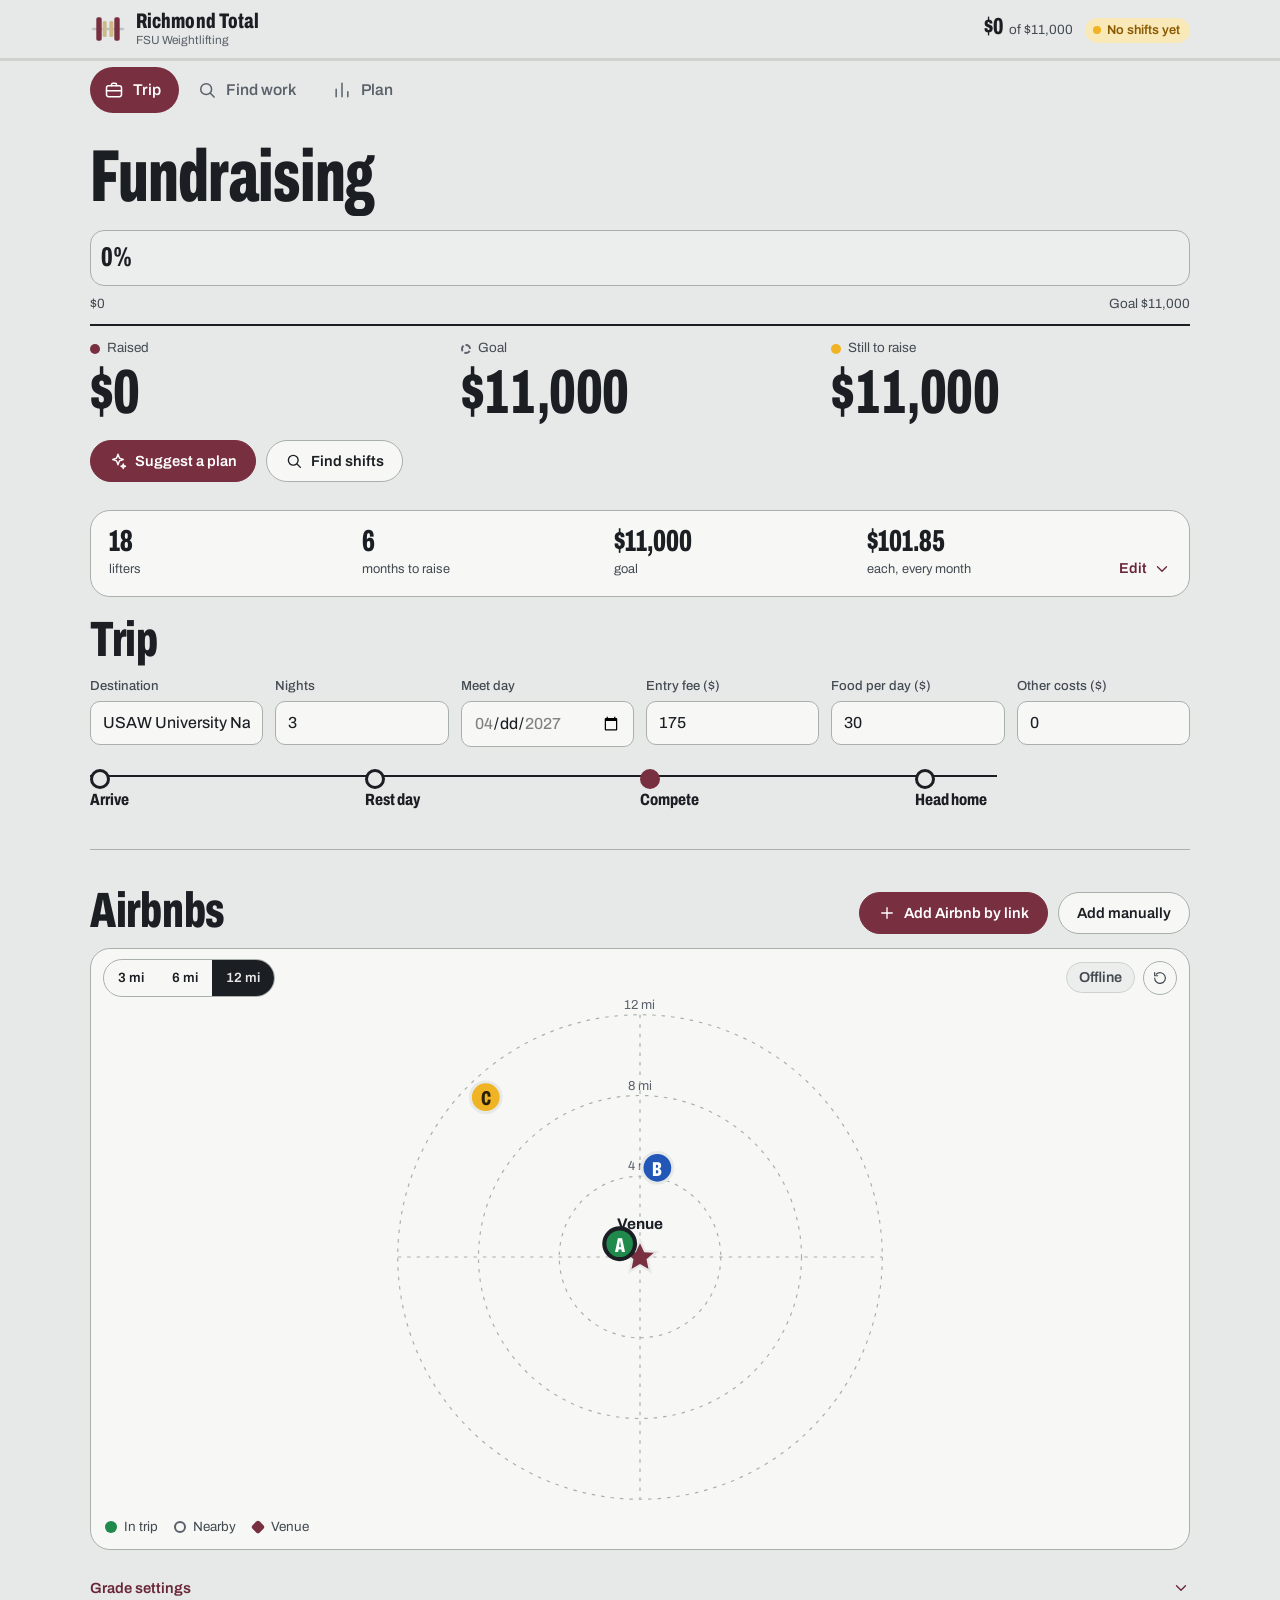
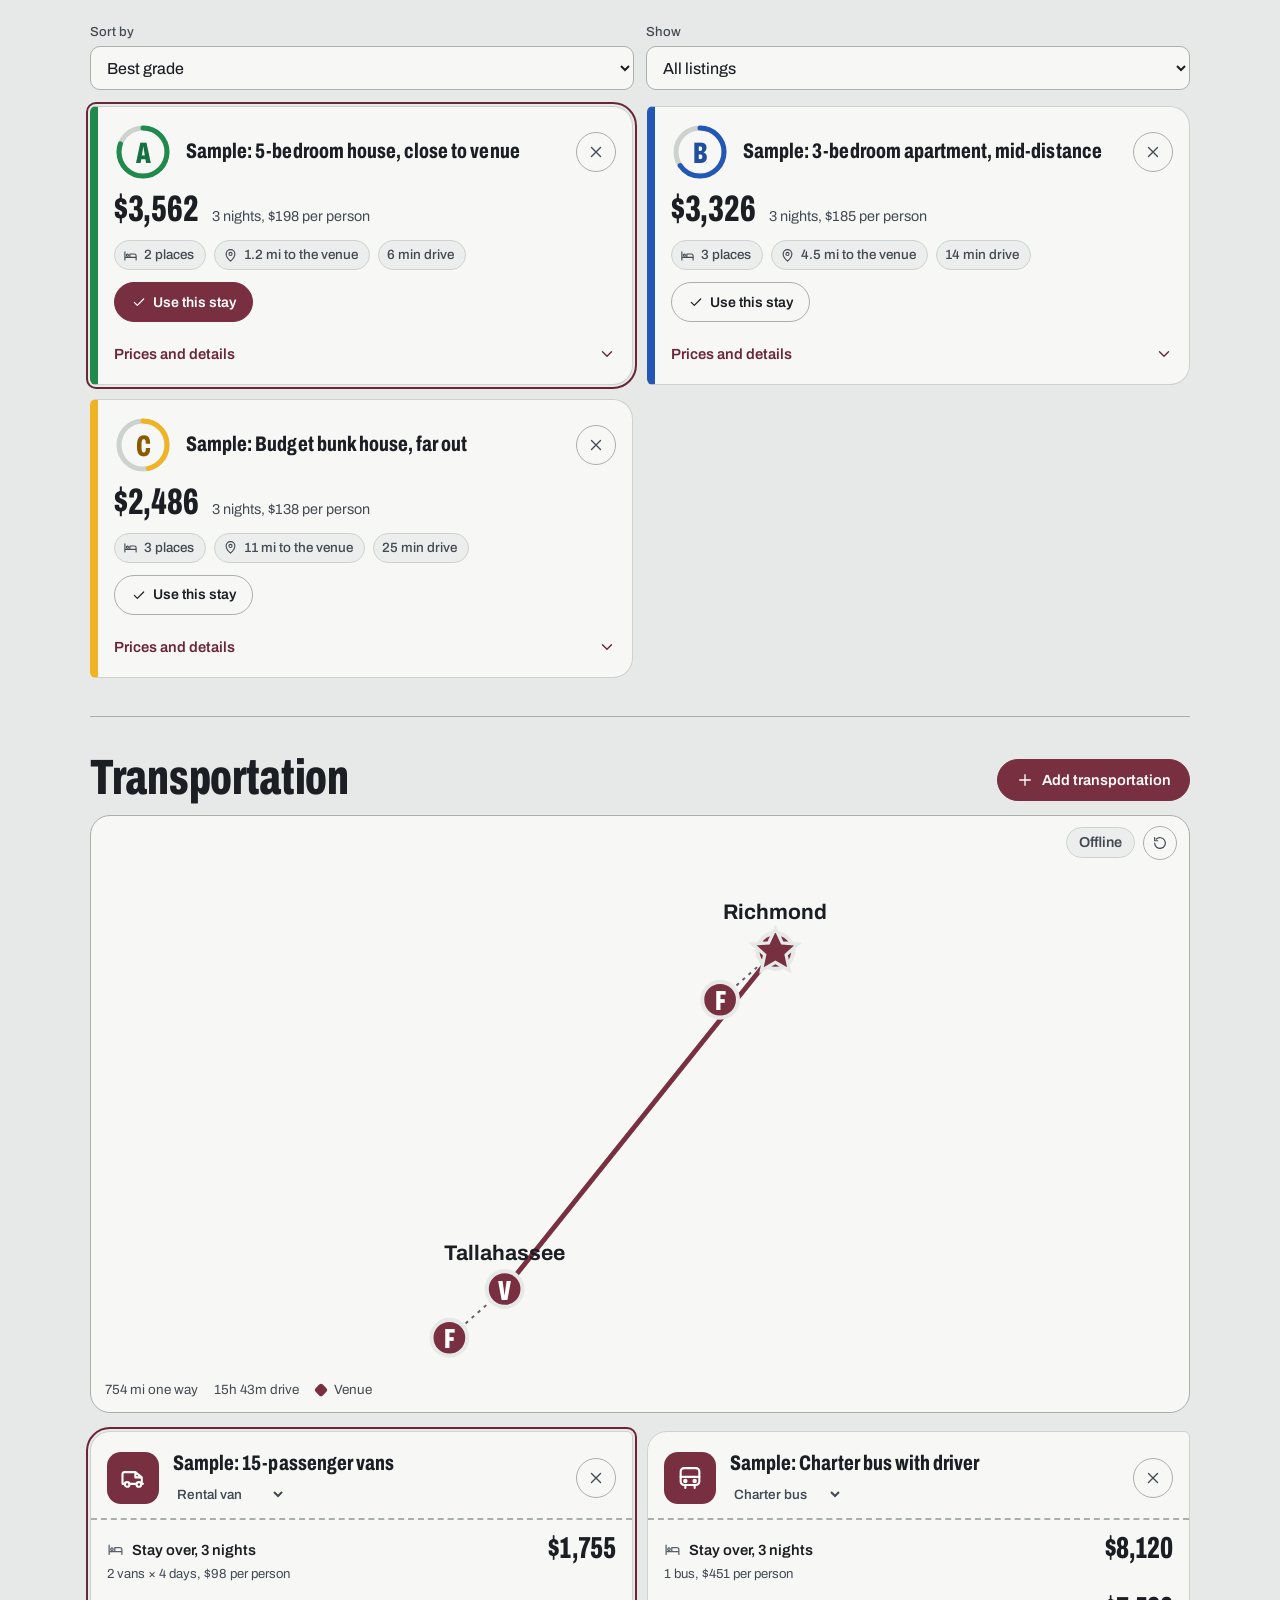
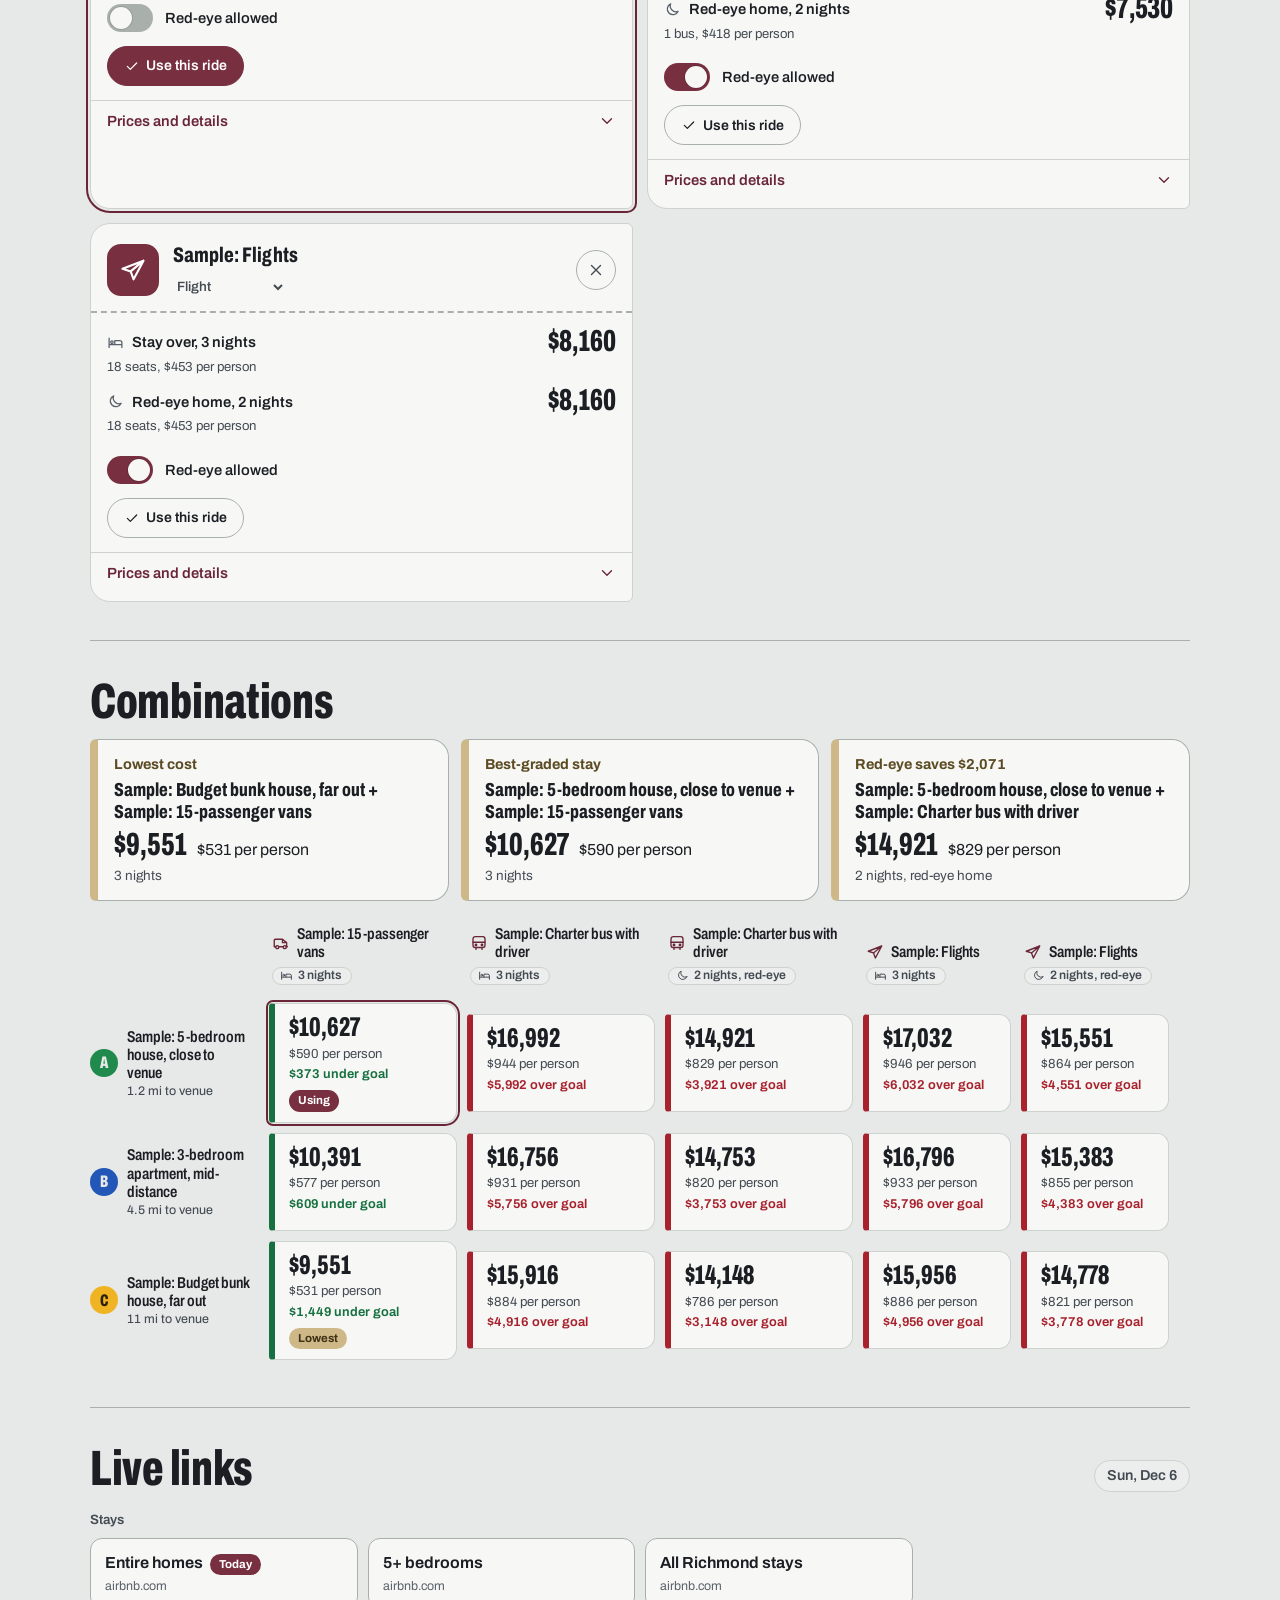
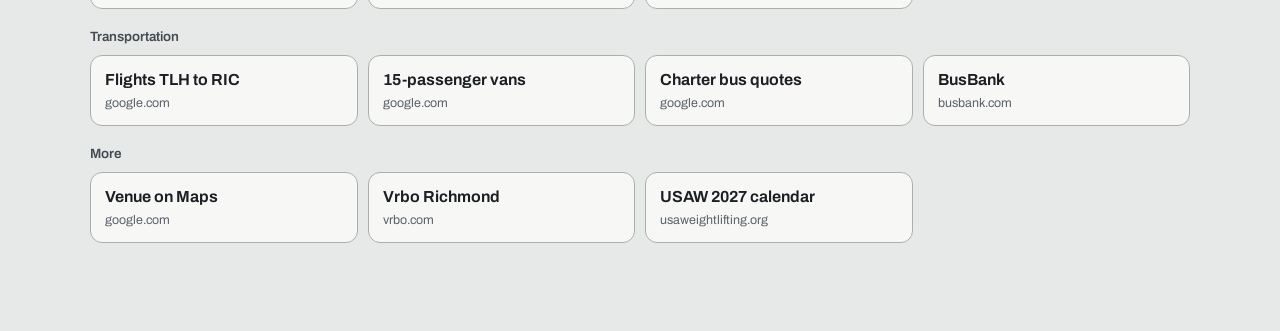
==== commit c8868baa: "Add map wrapper: stay + route maps, live OSM/OSRM data, view-or-add popovers Co-Authored-By: Claude " ====
--- a/index.html
+++ b/index.html
@@ -376,6 +376,48 @@
 .live-pick-links{display:flex;flex-wrap:wrap;gap:2px 12px}
 .live-pick-links a{font-size:.84rem;font-weight:600;color:var(--accent-text);text-underline-offset:3px;padding:4px 0}
 
+/* maps */
+.map-wrap{border:1px solid var(--line-2);border-radius:20px;background:var(--surface);margin:14px 0 18px;overflow:hidden}
+.map-bar{display:flex;align-items:center;justify-content:space-between;gap:10px;padding:10px 12px 0}
+.map-bar-r{display:flex;align-items:center;gap:8px}
+.icon-btn.sm{width:34px;height:34px}.icon-btn.sm svg{width:16px;height:16px}
+.zoom{display:inline-flex;border:1px solid var(--line-2);border-radius:999px;overflow:hidden}
+.zoom button{border:0;background:none;padding:7px 14px;font-weight:600;font-size:.84rem;min-height:36px}
+.zoom button[aria-pressed=true]{background:var(--ink);color:var(--bg)}
+svg.map{width:100%;height:auto;max-height:520px}
+.map .ring-l{fill:none;stroke:var(--line-2);stroke-width:1;stroke-dasharray:3 5}
+.map .ring-t{fill:var(--ink-3);font-size:11px}
+.map .venue polygon{fill:var(--accent);stroke:var(--bg);stroke-width:2}
+.map .venue-t{fill:var(--ink);font-size:13px;font-weight:700}
+.map .route-l{fill:none;stroke:var(--accent);stroke-width:3;stroke-linejoin:round;stroke-linecap:round}
+.map .leader{stroke:var(--ink-3);stroke-width:1.2;stroke-dasharray:2 3}
+.map .pin{cursor:pointer;outline:none}
+.map .pin .hit{fill:transparent}
+.map .pin text{text-anchor:middle;dominant-baseline:central;font-stretch:62%;font-weight:800;font-size:17px;fill:#fff;pointer-events:none}
+.map .pin.gC text{fill:#2A2108}
+.map .pin.trip .dot{fill:var(--g);stroke:var(--bg);stroke-width:2.5}
+.map .pin.trip.sel .dot{stroke:var(--ink);stroke-width:3.5}
+.map .pin.disc .dot{fill:var(--surface);stroke:var(--ink-3);stroke-width:2.2}
+.map .pin.rt .dot{fill:var(--accent);stroke:var(--bg);stroke-width:2.5}
+.map .pin:hover .dot,.map .pin:focus-visible .dot{stroke:var(--accent-text);stroke-width:3.5}
+.map-legend{display:flex;flex-wrap:wrap;gap:6px 16px;padding:0 14px 12px;font-size:.84rem;color:var(--ink-2)}
+.map-legend span{display:inline-flex;align-items:center;gap:7px}
+.lg{width:12px;height:12px;border-radius:50%;display:inline-block}
+.lg.trip{background:var(--p-green)}.lg.disc{border:2px solid var(--ink-3)}.lg.ven{background:var(--accent);border-radius:3px;transform:rotate(45deg) scale(.85)}
+.pop{position:absolute;z-index:70;width:300px;background:var(--surface);border:1px solid var(--line-2);border-radius:16px;padding:16px;box-shadow:0 14px 40px rgba(0,0,0,.28);display:grid;gap:10px}
+.pop[hidden]{display:none}
+.pop h3{font-stretch:76%;font-weight:760;font-size:1.2rem;line-height:1.1;padding-right:34px}
+.pop-x{position:absolute;top:8px;right:8px}
+.chips-row{display:flex;flex-wrap:wrap;gap:6px}
+.pop-actions{display:grid;grid-template-columns:1fr 1fr;gap:8px}
+.pop-actions .btn{padding-inline:10px;text-decoration:none}
+.pop-list{display:grid;gap:2px;font-size:.88rem}
+.pop-list a{color:var(--accent-text);text-underline-offset:3px;font-weight:600;display:inline-block;padding:3px 0}
+@media(max-width:700px){.pop{position:fixed;left:12px;right:12px;bottom:calc(var(--tab-h) + 12px);width:auto;top:auto!important}}
+.map .venue,.map .venue-t,.map .ring-t{pointer-events:none}
+.zoom button,.stamp{white-space:nowrap}
+@media(max-width:700px){.map .pin.trip .dot,.map .pin.rt .dot{r:16px}.map .pin.disc .dot{r:9px}.map .pin text{font-size:21px}.map .venue-t{font-size:16px}}
+
 </style>
 </head>
 <body>
@@ -492,8 +534,9 @@
         <div>
           <h2 class="sec-title" id="h-stay">Airbnbs</h2>
         </div>
-        <button class="btn pri" id="addL" type="button"><svg class="i" viewBox="0 0 24 24" aria-hidden="true"><use href="#i-plus"/></svg>Add Airbnb</button>
+        <div class="row"><button class="btn pri" id="addLink" type="button"><svg class="i" viewBox="0 0 24 24" aria-hidden="true"><use href="#i-plus"/></svg>Add Airbnb by link</button><button class="btn" id="addL" type="button">Add manually</button></div>
       </div>
+      <div class="map-wrap" id="stayMap"></div>
       <details class="dis">
         <summary>Grade settings<svg class="i" viewBox="0 0 24 24" aria-hidden="true"><use href="#i-chev"/></svg></summary>
         <div class="dis-body">
@@ -520,6 +563,7 @@
         </div>
         <button class="btn pri" id="addT" type="button"><svg class="i" viewBox="0 0 24 24" aria-hidden="true"><use href="#i-plus"/></svg>Add transportation</button>
       </div>
+      <div class="map-wrap" id="routeMap"></div>
       <div class="cards two" id="transList"></div>
     </section>
 
@@ -610,6 +654,8 @@
 
 </main>
 
+<dialog id="stayDlg" aria-label="Add Airbnb"><form id="stayForm"></form></dialog>
+<div class="pop" id="mapPop" role="dialog" aria-label="Map details" hidden></div>
 <dialog id="jobDlg" aria-label="Job details"><form method="dialog" id="jobForm"></form></dialog>
 <div id="toast" role="status" aria-live="polite"></div>
 
@@ -894,6 +940,233 @@
 function renderLive() { renderLiveTrip(); renderLiveJobs(); }
 
 
+/* ================= map + discovery =================
+   Sources (all keyless, CORS-enabled, fetched when the page opens and cached in this browser):
+   - OpenStreetMap Overpass: hotels, motels, guest houses, apartments, hostels near the venue; car-rental branches near Tallahassee
+   - OSRM: real road miles and drive minutes; the Tallahassee to Richmond route
+   - Nominatim: turns an Airbnb address into a map position
+   Airbnb has no public data feed, so Airbnb stays come in through "Add by link" and sit on the same map. */
+const VENUE = { lat: 37.5444, lon: -77.4349, name: "Greater Richmond Convention Center" };
+const ORIGIN = { lat: 30.4418, lon: -84.2985, name: "Tallahassee" };
+const AIRPORTS = { tlh: { lat: 30.3965, lon: -84.3503 }, ric: { lat: 37.5052, lon: -77.3197 } };
+const DKEY = "fsu-lifting-discover-v1", DAYMS = 864e5;
+const STAY_TYPES = { hotel: ["Hotel", 150, 4], motel: ["Motel", 110, 4], guest_house: ["Guest house", 180, 6], apartment: ["Apartment", 200, 6], hostel: ["Hostel", 45, 1], chalet: ["Chalet", 260, 8] };
+function loadD() { try { const d = JSON.parse(localStorage.getItem(DKEY)); if (d && d.v === 1) return d; } catch (e) {} return { v: 1, ts: 0, stays: [], rentals: [], route: null }; }
+let D = loadD(), dStatus = D.ts ? "saved" : "idle", dBusy = false, zoom = 0;
+const saveD = () => { try { localStorage.setItem(DKEY, JSON.stringify(D)); } catch (e) {} };
+const hav = (a, b, c, d) => { const r = x => x * Math.PI / 180, dl = r(c - a), dn = r(d - b), h = Math.sin(dl / 2) ** 2 + Math.cos(r(a)) * Math.cos(r(c)) * Math.sin(dn / 2) ** 2; return 7917.6 * Math.asin(Math.sqrt(h)); };
+const gmap = q => `https://www.google.com/maps/search/?api=1&query=${encodeURIComponent(q)}`;
+const fullUrl = u => !u ? "" : /^https?:/i.test(u) ? u : "https://" + u;
+async function getJSON(url, opt = {}) {
+  const c = new AbortController(), t = setTimeout(() => c.abort(), opt.ms || 15000);
+  try { const r = await fetch(url, { ...opt, signal: c.signal }); if (!r.ok) throw new Error(r.status); return await r.json(); } finally { clearTimeout(t); }
+}
+const overpass = q => getJSON("https://overpass-api.de/api/interpreter", { method: "POST", body: new URLSearchParams({ data: q }), ms: 25000 });
+const elLL = e => ({ lat: e.lat ?? (e.center && e.center.lat), lon: e.lon ?? (e.center && e.center.lon) });
+
+async function fetchStays() {
+  const j = await overpass(`[out:json][timeout:25];nwr["tourism"~"^(hotel|motel|guest_house|apartment|hostel|chalet)$"]["name"](around:16000,${VENUE.lat},${VENUE.lon});out center tags 90;`);
+  let list = (j.elements || []).map(e => { const p = elLL(e), t = e.tags || {}; if (p.lat == null) return null;
+    return { id: `osm-${e.type[0]}${e.id}`, name: t.name, type: t.tourism, lat: p.lat, lon: p.lon, web: t.website || t["contact:website"] || "", rooms: +t.rooms || 0 }; }).filter(Boolean);
+  list.forEach(s => { s.miles = +(hav(VENUE.lat, VENUE.lon, s.lat, s.lon) * 1.3).toFixed(1); s.mins = Math.round(s.miles / .4); s.road = false; });
+  list = list.sort((a, b) => a.miles - b.miles).slice(0, 60);
+  try {
+    const co = [VENUE, ...list].map(p => `${p.lon},${p.lat}`).join(";");
+    const r = await getJSON(`https://router.project-osrm.org/table/v1/driving/${co}?destinations=0&annotations=distance,duration`);
+    list.forEach((s, i) => { const d = r.distances && r.distances[i + 1] && r.distances[i + 1][0], t = r.durations && r.durations[i + 1] && r.durations[i + 1][0];
+      if (d != null && t != null) { s.miles = +(d / 1609.34).toFixed(1); s.mins = Math.round(t / 60); s.road = true; } });
+  } catch (e) {}
+  return list;
+}
+async function fetchRoute() {
+  const r = await getJSON(`https://router.project-osrm.org/route/v1/driving/${ORIGIN.lon},${ORIGIN.lat};${VENUE.lon},${VENUE.lat}?overview=simplified&geometries=geojson`);
+  const rt = r.routes[0], c = rt.geometry.coordinates, k = Math.max(1, Math.ceil(c.length / 150));
+  return { miles: rt.distance / 1609.34, mins: rt.duration / 60, pts: c.filter((_, i) => i % k === 0 || i === c.length - 1) };
+}
+async function fetchRentals() {
+  const j = await overpass(`[out:json][timeout:25];nwr["amenity"="car_rental"]["name"](around:20000,${ORIGIN.lat},${ORIGIN.lon});out center tags 30;`);
+  return (j.elements || []).map(e => { const p = elLL(e), t = e.tags || {}; return p.lat == null ? null : { name: t.name, lat: p.lat, lon: p.lon, web: t.website || t["contact:website"] || "" }; }).filter(Boolean)
+    .sort((a, b) => hav(ORIGIN.lat, ORIGIN.lon, a.lat, a.lon) - hav(ORIGIN.lat, ORIGIN.lon, b.lat, b.lon)).slice(0, 12);
+}
+async function discover() {
+  if (dBusy) return; dBusy = true; dStatus = "loading"; renderMaps();
+  const [s, r, v] = await Promise.allSettled([fetchStays(), fetchRoute(), fetchRentals()]);
+  let ok = 0;
+  if (s.status === "fulfilled") { D.stays = s.value; ok++; }
+  if (r.status === "fulfilled") { D.route = r.value; ok++; }
+  if (v.status === "fulfilled") { D.rentals = v.value; ok++; }
+  if (ok) { D.ts = Date.now(); saveD(); }
+  dStatus = ok ? "live" : D.ts ? "saved" : "offline"; dBusy = false; renderMaps();
+}
+function autoDiscover() { if (Date.now() - D.ts > DAYMS && navigator.onLine !== false) discover(); }
+const statusText = () => dStatus === "loading" ? "Loading" : dStatus === "offline" ? "Offline" : D.ts ? `Updated ${new Date(D.ts).toLocaleDateString("en-US", { month: "short", day: "numeric" })}` : "No data";
+const routeMiles = () => D.route ? D.route.miles : hav(ORIGIN.lat, ORIGIN.lon, VENUE.lat, VENUE.lon) * 1.2;
+const routeMins = () => D.route ? D.route.mins : routeMiles() / .8;
+const hm = m => `${Math.floor(m / 60)}h ${String(Math.round(m % 60)).padStart(2, "0")}m`;
+
+/* ---------- stay map ---------- */
+const cosV = Math.cos(VENUE.lat * Math.PI / 180);
+const xyMi = (lat, lon) => ({ dx: (lon - VENUE.lon) * 69.17 * cosV, dy: (lat - VENUE.lat) * 69.05 });
+function lodgingPos(l) {
+  if (l.lat != null && l.lon != null) return { lat: l.lat, lon: l.lon, approx: false };
+  let h = 0; for (const ch of String(l.id)) h = (h * 31 + ch.charCodeAt(0)) >>> 0;
+  const a = (h % 360) * Math.PI / 180, mi = (l.miles === null || l.miles === undefined || l.miles === "") ? 3 : num(l.miles);
+  return { lat: VENUE.lat + Math.sin(a) * mi / 69.05, lon: VENUE.lon + Math.cos(a) * mi / (69.17 * cosV), approx: true };
+}
+function stayItems() {
+  const have = new Set(S.lodging.map(l => l.srcId).filter(Boolean));
+  const trip = S.lodging.map(l => { const p = lodgingPos(l); return { k: "trip", id: l.id, name: l.name, ...p, ...xyMi(p.lat, p.lon), l }; });
+  const disc = D.stays.filter(s => !have.has(s.id)).map(s => ({ k: "disc", id: s.id, name: s.name, lat: s.lat, lon: s.lon, ...xyMi(s.lat, s.lon), s }));
+  return [...disc, ...trip].map(i => ({ ...i, dist: Math.hypot(i.dx, i.dy) }));
+}
+const mapBar = (zoomOn, Z) => `<div class="map-bar">${zoomOn ? `<div class="zoom" role="group" aria-label="Map zoom">${[3, 6, 12].map(z => `<button type="button" data-zoom="${z}" aria-pressed="${Z === z}">${z} mi</button>`).join("")}</div>` : "<span></span>"}
+  <span class="map-bar-r"><span class="stamp">${statusText()}</span><button class="icon-btn sm" type="button" data-refresh aria-label="Refresh map data" ${dBusy ? "disabled" : ""}>${ico("reset")}</button></span></div>`;
+function renderStayMap() {
+  const el = $("#stayMap"); if (!el) return;
+  const items = stayItems(), tripMax = Math.max(0, ...items.filter(i => i.k === "trip").map(i => i.dist));
+  const Z = zoom || [3, 6, 12].find(z => z >= tripMax) || 12, s = 205 / Z;
+  const shown = items.filter(i => i.dist <= Z).sort((a, b) => (a.k === "trip") - (b.k === "trip"));
+  const rings = [1 / 3, 2 / 3, 1].map(f => Z * f);
+  const pins = shown.map(i => { const x = (320 + i.dx * s).toFixed(1), y = (220 - i.dy * s).toFixed(1);
+    if (i.k === "trip") { const g = lodgingGrade(i.l);
+      return `<g class="pin trip ${g ? "g" + g.letter : "gx"} ${i.id === S.selL ? "sel" : ""}" tabindex="0" role="button" aria-label="${esc(i.name)}" data-pin="trip:${i.id}" transform="translate(${x} ${y})"><circle class="hit" r="20"/><circle class="dot" r="13"/><text y="1">${g ? g.letter : "?"}</text></g>`; }
+    return `<g class="pin disc" tabindex="0" role="button" aria-label="${esc(i.name)}" data-pin="disc:${i.id}" transform="translate(${x} ${y})"><circle class="hit" r="16"/><circle class="dot" r="7"/></g>`; }).join("");
+  const nDisc = D.stays.length;
+  el.innerHTML = `${mapBar(true, Z)}<svg class="map" viewBox="0 0 640 440" role="group" aria-label="Map of stays around the venue">
+    ${rings.map(r => `<circle class="ring-l" cx="320" cy="220" r="${r * s}"/><text class="ring-t" x="320" y="${220 - r * s - 5}" text-anchor="middle">${+r.toFixed(1)} mi</text>`).join("")}
+    <line class="ring-l" x1="320" x2="320" y1="15" y2="425"/><line class="ring-l" x1="115" x2="525" y1="220" y2="220"/>
+    <g class="venue" transform="translate(320 220)"><polygon points="0,-14 4.2,-5 14,-4.3 6.6,2.3 8.6,12 0,7 -8.6,12 -6.6,2.3 -14,-4.3 -4.2,-5"/></g><text class="venue-t" x="320" y="196" text-anchor="middle">Venue</text>${pins}</svg>
+    <div class="map-legend"><span><i class="lg trip"></i>In trip</span><span><i class="lg disc"></i>Nearby${nDisc ? ` ${nDisc}` : ""}</span><span><i class="lg ven"></i>Venue</span></div>`;
+}
+
+/* ---------- route map ---------- */
+function renderRouteMap() {
+  const el = $("#routeMap"); if (!el) return;
+  const pts = D.route ? D.route.pts : [[ORIGIN.lon, ORIGIN.lat], [VENUE.lon, VENUE.lat]];
+  const lons = pts.map(p => p[0]), lats = pts.map(p => p[1]), midLat = (Math.min(...lats) + Math.max(...lats)) / 2, k = Math.cos(midLat * Math.PI / 180);
+  const minLon = Math.min(...lons), minLat = Math.min(...lats), w = (Math.max(...lons) - minLon) * k, h = Math.max(...lats) - minLat, pad = 56;
+  const sc = Math.min((640 - 2 * pad) / w, (320 - 2 * pad) / h), ox = (640 - w * sc) / 2, oy = (320 - h * sc) / 2;
+  const P = (lon, lat) => [ox + (lon - minLon) * k * sc, 320 - oy - (lat - minLat) * sc];
+  const path = pts.map((p, i) => { const q = P(p[0], p[1]); return `${i ? "L" : "M"}${q[0].toFixed(1)} ${q[1].toFixed(1)}`; }).join("");
+  const o = P(ORIGIN.lon, ORIGIN.lat), v = P(VENUE.lon, VENUE.lat), m = P(...pts[Math.floor(pts.length / 2)]);
+  const pin = (id, label, x, y, cls) => `<g class="pin rt ${cls || ""}" tabindex="0" role="button" aria-label="${label}" data-pin="rt:${id}" transform="translate(${x.toFixed(1)} ${y.toFixed(1)})"><circle class="hit" r="22"/><circle class="dot" r="11"/><text y="1">${{ origin: "V", tlh: "F", ric: "F", mid: "B" }[id]}</text></g>`;
+  const oneWay = routeMiles();
+  el.innerHTML = `${mapBar(false)}<svg class="map" viewBox="0 0 640 320" role="group" aria-label="Route from Tallahassee to Richmond">
+    <path class="route-l" d="${path}"/>
+    <line class="leader" x1="${o[0]}" y1="${o[1]}" x2="${o[0] - 34}" y2="${o[1] + 30}"/><line class="leader" x1="${v[0]}" y1="${v[1]}" x2="${v[0] - 34}" y2="${v[1] + 30}"/>
+    ${pin("tlh", "Flights from Tallahassee airport", o[0] - 34, o[1] + 30)}${pin("ric", "Flights into Richmond airport", v[0] - 34, v[1] + 30)}
+    ${pin("mid", "Charter bus", m[0], m[1])}${pin("origin", "Rental vans in Tallahassee", o[0], o[1])}
+    <g class="venue" transform="translate(${v[0]} ${v[1]})"><polygon points="0,-14 4.2,-5 14,-4.3 6.6,2.3 8.6,12 0,7 -8.6,12 -6.6,2.3 -14,-4.3 -4.2,-5"/></g>
+    <text class="venue-t" x="${v[0]}" y="${v[1] - 20}" text-anchor="middle">Richmond</text><text class="venue-t" x="${o[0]}" y="${o[1] - 18}" text-anchor="middle">Tallahassee</text></svg>
+    <div class="map-legend"><span>${Math.round(oneWay).toLocaleString()} mi one way</span><span>${hm(routeMins())} drive</span><span><i class="lg ven"></i>Venue</span></div>`;
+}
+function renderMaps() { renderStayMap(); renderRouteMap(); }
+
+/* ---------- popover: view on the real site, or add to the trip ---------- */
+const pop = () => $("#mapPop");
+function closePop() { const p = pop(); if (p) p.hidden = true; }
+function openPop(html, anchor, key) {
+  const p = pop(); p.innerHTML = `<button class="icon-btn sm pop-x" type="button" data-pop="close" aria-label="Close">${ico("x")}</button>${html}`; p.dataset.key = key; p.hidden = false;
+  if (innerWidth > 700) { const r = anchor.getBoundingClientRect();
+    p.style.left = Math.max(12, Math.min(innerWidth - 312, r.left + r.width / 2 - 150)) + scrollX + "px"; p.style.top = r.bottom + scrollY + 10 + "px";
+  } else { p.style.left = p.style.top = ""; }
+  const f = p.querySelector(".pop-act"); if (f) f.focus({ preventScroll: true });
+}
+const popActions = (href, label) => `<div class="pop-actions"><a class="btn pop-act" href="${href}" target="_blank" rel="noopener">View on website</a><button class="btn pri" type="button" data-pop="${label[0]}">${label[1]}</button></div>`;
+const chip = t => `<span class="chip">${t}</span>`;
+function showPin(g) {
+  const [kind, id] = g.dataset.pin.split(":");
+  if (kind === "trip") {
+    const l = S.lodging.find(x => x.id === id); if (!l) return;
+    const gr = lodgingGrade(l), c = lodgingCost(l), pos = lodgingPos(l);
+    openPop(`<h3>${esc(l.name)}</h3><div class="chips-row">${gr ? chip(`Grade ${gr.letter}`) : ""}${l.miles != null && l.miles !== "" ? chip(`${num(l.miles)} mi`) : ""}${l.mins ? chip(`${num(l.mins)} min`) : ""}${chip(`${usd(c.total)} total`)}${l.est ? chip("Estimated price") : ""}${pos.approx ? chip("Position approximate") : ""}</div>
+      ${popActions(fullUrl(l.url) || gmap(pos.approx ? `${l.name} Richmond VA` : `${pos.lat},${pos.lon}`), ["use", l.id === S.selL ? "Using" : "Use this stay"])}`, g, "trip:" + id);
+  } else if (kind === "disc") {
+    const s = D.stays.find(x => x.id === id); if (!s) return; const T = STAY_TYPES[s.type] || ["Stay", 150, 4];
+    openPop(`<h3>${esc(s.name)}</h3><div class="chips-row">${chip(T[0])}${chip(`${s.miles} mi`)}${chip(`${s.mins} min`)}${chip(`~${usd(T[1])} a night, estimate`)}</div>
+      ${popActions(fullUrl(s.web) || gmap(`${s.name} Richmond VA`), ["add", "Add to trip"])}`, g, "disc:" + id);
+  } else {
+    const dates = tripDates(), mi = Math.round(routeMiles());
+    if (id === "origin") {
+      const list = D.rentals.slice(0, 4).map(r => `<li><a href="${fullUrl(r.web) || gmap(`${r.name} Tallahassee FL`)}" target="_blank" rel="noopener">${esc(r.name)}</a></li>`).join("");
+      openPop(`<h3>Rental vans</h3><div class="chips-row">${chip(`${mi * 2 + 60} mi round trip`)}${chip("Prices estimated")}</div>${list ? `<ul class="pop-list">${list}</ul>` : ""}
+        ${popActions(`https://www.google.com/search?q=${encodeURIComponent("15 passenger van rental Tallahassee FL")}`, ["addvan", "Add to trip"])}`, g, "rt:origin");
+    } else if (id === "mid") {
+      openPop(`<h3>Charter bus</h3><div class="chips-row">${chip(`${hm(routeMins())} each way`)}${chip("Prices estimated")}</div>
+        ${popActions(`https://www.google.com/search?q=${encodeURIComponent("charter bus rental Tallahassee FL to Richmond VA quote")}`, ["addbus", "Add to trip"])}`, g, "rt:mid");
+    } else {
+      openPop(`<h3>Flights</h3><div class="chips-row">${chip("TLH to RIC")}${chip("Prices estimated")}</div>
+        ${popActions(`https://www.google.com/travel/flights?q=${encodeURIComponent(`Flights from TLH to RIC on ${dates.a} through ${dates.c}`)}`, ["addfly", "Add to trip"])}`, g, "rt:" + id);
+    }
+  }
+}
+function tripDates() {
+  const n = baseNights(), m = S.trip.meetDay ? new Date(S.trip.meetDay + "T12:00:00") : new Date(2027, 3, 15), at = o => new Date(m.getFullYear(), m.getMonth(), m.getDate() + o);
+  return { a: iso(at(-(n - 1))), c: iso(at(1)) };
+}
+function popAction(act) {
+  const p = pop(), key = p.dataset.key || "", [kind, id] = key.split(":");
+  if (act === "close") { closePop(); return; }
+  if (act === "use") { S.selL = id; save(); keepFocus(() => { renderLodging(); renderTransport(); }); refreshLight(); closePop(); toast("Using this stay."); return; }
+  if (act === "add") {
+    const s = D.stays.find(x => x.id === id); if (!s) return; const T = STAY_TYPES[s.type] || ["Stay", 150, 4];
+    const l = { id: uid(), name: s.name, url: fullUrl(s.web), nightly: T[1], cleaning: 0, service: 0, tax: 13, sleeps: T[2], miles: s.miles, mins: s.mins, lat: s.lat, lon: s.lon, src: "osm", srcId: s.id, est: true };
+    S.lodging.push(l); openCards.add(l.id); S.lmin = ""; save(); renderLodging(); refreshLight(); closePop(); toast("Added. Enter the real price."); return;
+  }
+  const mk = { addvan: () => ({ type: "van", name: "Tallahassee vans", ...TDEF.van, miles: Math.round(routeMiles() * 2 + 60) }),
+    addbus: () => ({ type: "bus", name: "Charter bus", ...TDEF.bus }), addfly: () => ({ type: "flight", name: "Flights TLH to RIC", ...TDEF.flight }) }[act];
+  if (mk) { const t = { id: uid(), ...mk(), est: true }; S.transport.push(t); openCards.add(t.id); save(); renderTransport(); refreshLight(); closePop(); toast("Added. Enter the real price."); }
+}
+document.addEventListener("click", e => {
+  const pin = e.target.closest("[data-pin]"); if (pin) { showPin(pin); return; }
+  const a = e.target.closest("[data-pop]"); if (a) { popAction(a.dataset.pop); return; }
+  const z = e.target.closest("[data-zoom]"); if (z) { zoom = +z.dataset.zoom; renderStayMap(); const n = document.querySelector(`[data-zoom="${zoom}"]`); if (n) n.focus({ preventScroll: true }); closePop(); return; }
+  if (e.target.closest("[data-refresh]")) { discover(); return; }
+  if (!e.target.closest("#mapPop")) closePop();
+});
+document.addEventListener("keydown", e => {
+  if (e.key === "Escape") closePop();
+  const g = e.target.closest && e.target.closest("g[data-pin]");
+  if (g && (e.key === "Enter" || e.key === " ")) { e.preventDefault(); showPin(g); }
+});
+
+/* ---------- add an Airbnb by link ---------- */
+async function geoStay(addr) {
+  const r = await getJSON(`https://nominatim.openstreetmap.org/search?format=json&limit=1&q=${encodeURIComponent(addr)}`);
+  if (!r.length) throw new Error("none");
+  const lat = +r[0].lat, lon = +r[0].lon; let miles, mins;
+  try { const rt = (await getJSON(`https://router.project-osrm.org/route/v1/driving/${lon},${lat};${VENUE.lon},${VENUE.lat}?overview=false`)).routes[0]; miles = +(rt.distance / 1609.34).toFixed(1); mins = Math.round(rt.duration / 60); }
+  catch (e) { miles = +(hav(lat, lon, VENUE.lat, VENUE.lon) * 1.3).toFixed(1); mins = Math.round(miles / .4); }
+  return { lat, lon, miles, mins };
+}
+function openStayDlg() {
+  const f = $("#stayForm");
+  f.innerHTML = `<h2>Add Airbnb</h2><div class="grid" style="grid-template-columns:1fr">
+      <label class="field">Airbnb link<input type="url" name="url" required placeholder="https://www.airbnb.com/rooms/…"></label>
+      <label class="field">Address or area<input type="text" name="addr" placeholder="Street, Richmond, VA"></label>
+      <label class="field">Name<input type="text" name="name"></label></div>
+    <div class="grid" style="margin-top:12px"><label class="field">Nightly rate ($)<input type="number" min="0" step="any" name="nightly" value="300"></label>
+      <label class="field">Cleaning fee ($)<input type="number" min="0" step="any" name="cleaning" value="100"></label>
+      <label class="field">Service fee ($)<input type="number" min="0" step="any" name="service" value="100"></label>
+      <label class="field">Sleeps (people)<input type="number" min="1" name="sleeps" value="8"></label></div>
+    <div class="row" style="margin-top:18px;justify-content:flex-end"><button type="button" class="btn" id="stayCancel">Cancel</button><button type="submit" class="btn pri" id="staySave">Add to trip</button></div>`;
+  $("#stayCancel").onclick = () => $("#stayDlg").close();
+  f.onsubmit = async ev => {
+    ev.preventDefault();
+    const d = new FormData(f), url = fullUrl(String(d.get("url")).trim());
+    if (!/airbnb\./i.test(url)) { toast("Paste an Airbnb link."); return; }
+    const btn = $("#staySave"); btn.disabled = true; btn.textContent = "Adding";
+    let geo = null; const addr = String(d.get("addr")).trim();
+    if (addr) { try { geo = await geoStay(addr); } catch (e) {} }
+    const l = { id: uid(), name: String(d.get("name")).trim() || addr || "Airbnb", url, nightly: num(d.get("nightly")), cleaning: num(d.get("cleaning")), service: num(d.get("service")), tax: 12,
+      sleeps: Math.max(1, num(d.get("sleeps"))), miles: geo ? geo.miles : null, mins: geo ? geo.mins : null, lat: geo ? geo.lat : null, lon: geo ? geo.lon : null, src: "airbnb" };
+    S.lodging.push(l); openCards.add(l.id); S.lmin = ""; save(); $("#stayDlg").close(); renderLodging(); refreshLight();
+    toast(geo ? "Added to the trip and the map." : "Added. Add the miles to the venue to place it on the map.");
+  };
+  $("#stayDlg").showModal();
+}
+
+
 /* ================= UI ================= */
 const ico = (id, cls = "") => `<svg class="i ${cls}" viewBox="0 0 24 24" aria-hidden="true"><use href="#i-${id}"/></svg>`;
 const usdK = n => Math.abs(n) >= 1000 ? `$${+(n / 1000).toFixed(Math.abs(n) >= 10000 ? 1 : 2)}K` : usd(n, n % 1 ? 2 : 0);
@@ -989,7 +1262,7 @@
   const c = lodgingCost(l), n = baseNights(), people = Math.max(1, num(S.team.people)), g = lodgingGrade(l);
   const has = !(l.miles === null || l.miles === undefined || l.miles === "");
   return `<div class="stay-cost"><b class="disp">${usd(c.total)}</b><span>${n} nights, ${usd(c.total / people)} per person</span></div>
-    <div class="stay-chips"><span class="chip">${ico("bed")}${c.label}</span>
+    <div class="stay-chips"><span class="chip">${ico("bed")}${c.label}</span>${l.est ? `<span class="chip">Estimated price</span>` : ""}
       <span class="chip">${ico("pin")}${has ? `${num(l.miles)} mi to the venue` : "No distance"}</span>${l.mins ? `<span class="chip">${num(l.mins)} min drive</span>` : ""}</div>`;
 }
 function updateLodging() {
@@ -1016,7 +1289,7 @@
       </div>
       <div data-view style="display:grid;gap:12px"></div>
       <div class="stay-foot">
-        <label class="use"><input class="sr" type="radio" name="selL" data-pick ${l.id === S.selL ? "checked" : ""}><span class="pill">${ico("check")}Use this stay</span></label>
+        <label class="use"><input class="sr" type="radio" name="selL" data-pick ${l.id === S.selL ? "checked" : ""}><span class="pill">${ico("check")}Use this stay</span></label>${l.url ? `<a class="btn sm" href="${esc(l.url)}" target="_blank" rel="noopener">View on website</a>` : ""}
       </div>
       <details class="dis" data-open="${l.id}" ${openCards.has(l.id) ? "open" : ""}>
         <summary>Prices and details${ico("chev")}</summary>
@@ -1032,7 +1305,7 @@
 }
 function rideView(t) {
   const people = Math.max(1, num(S.team.people));
-  return variants(t).map(v => { const c = transportCost(t, v.n);
+  return (t.est ? `<div><span class="chip">Estimated prices</span></div>` : "") + variants(t).map(v => { const c = transportCost(t, v.n);
     return `<div class="ride-line"><span class="lab">${ico(v.red ? "moon" : "bed")}${v.red ? `Red-eye home, ${v.n} nights` : `Stay over, ${v.n} nights`}</span><b class="disp">${usd(c.total)}</b><small>${c.label}, ${usd(c.total / people)} per person</small></div>`; }).join("");
 }
 function updateTransport() {
@@ -1236,12 +1509,12 @@
 
 /* ---------------- orchestration ---------------- */
 function refreshLight() {
-  renderLiveTrip(); updateLodging(); updateTransport(); updateLines(); renderTimeline(); renderPicks(); renderMatrix();
+  renderMaps(); renderLiveTrip(); updateLodging(); updateTransport(); updateLines(); renderTimeline(); renderPicks(); renderMatrix();
   renderHeroes(); renderSetupFacts(); renderJobs(); renderPlan(); renderMonthSelectKeep();
 }
 function renderMonthSelectKeep() { renderMonthSelect(); F.month = $("#fMonth").value; }
 function renderAll() {
-  renderLive(); bindStatic(); renderLodging(); renderTransport(); updateLines(); renderTimeline(); renderPicks(); renderMatrix();
+  renderLive(); renderMaps(); bindStatic(); renderLodging(); renderTransport(); updateLines(); renderTimeline(); renderPicks(); renderMatrix();
   renderCatChips(); renderMonthSelect(); renderJobs(); renderPlan(); renderHeroes(); renderSetupFacts();
 }
 
@@ -1277,6 +1550,7 @@
     const t = e.target;
     it[k] = t.type === "checkbox" ? t.checked
       : t.type === "number" ? ((t.dataset.opt !== undefined && t.value === "") ? null : num(t.value)) : t.value;
+    if (it.est && k !== "name" && k !== "url" && k !== "redeye" && (listName === "transport" || ["nightly", "cleaning", "service"].includes(k))) it.est = false;
     save(); refreshLight();
   });
   root.addEventListener("change", e => {
@@ -1306,6 +1580,7 @@
 }
 listHandlers("#lodgingList", "lodging", "selL", renderLodging);
 listHandlers("#transList", "transport", "selT", renderTransport);
+$("#addLink").onclick = openStayDlg;
 $("#addL").onclick = () => {
   const l = { id: uid(), name: "New Airbnb", url: "", nightly: 300, cleaning: 100, service: 100, tax: 12, sleeps: 8, miles: null, mins: null };
   S.lodging.push(l); if (!S.selL) S.selL = l.id; openCards.add(l.id); S.lmin = ""; save(); renderLodging(); refreshLight();
@@ -1427,6 +1702,7 @@
 $("#resetBtn").onclick = () => { if (confirm("Reset everything back to the starting sample data? This can't be undone.")) { S = defaults(); save(); heroFirst = true; openCards.clear(); renderAll(); toast("Back to the starting data."); } };
 
 renderAll();
+autoDiscover();
 
 </script>
 </body>
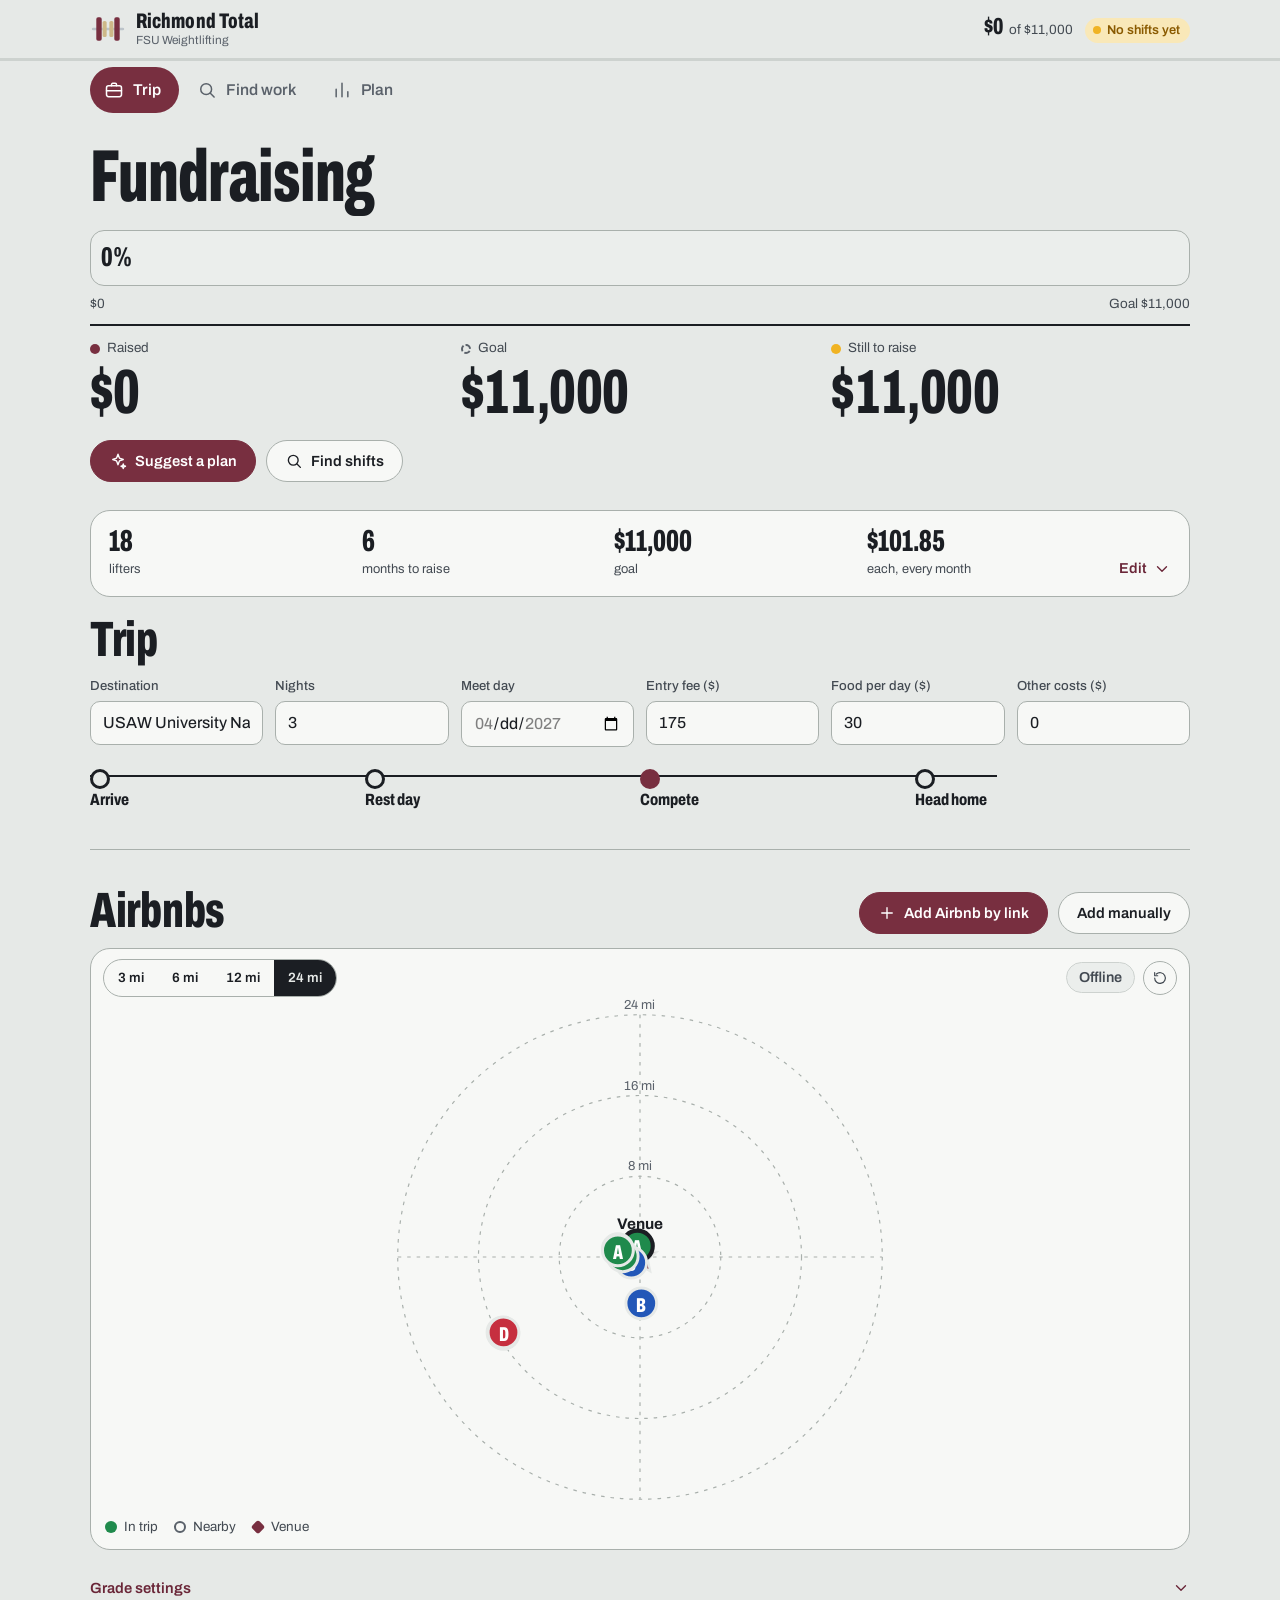
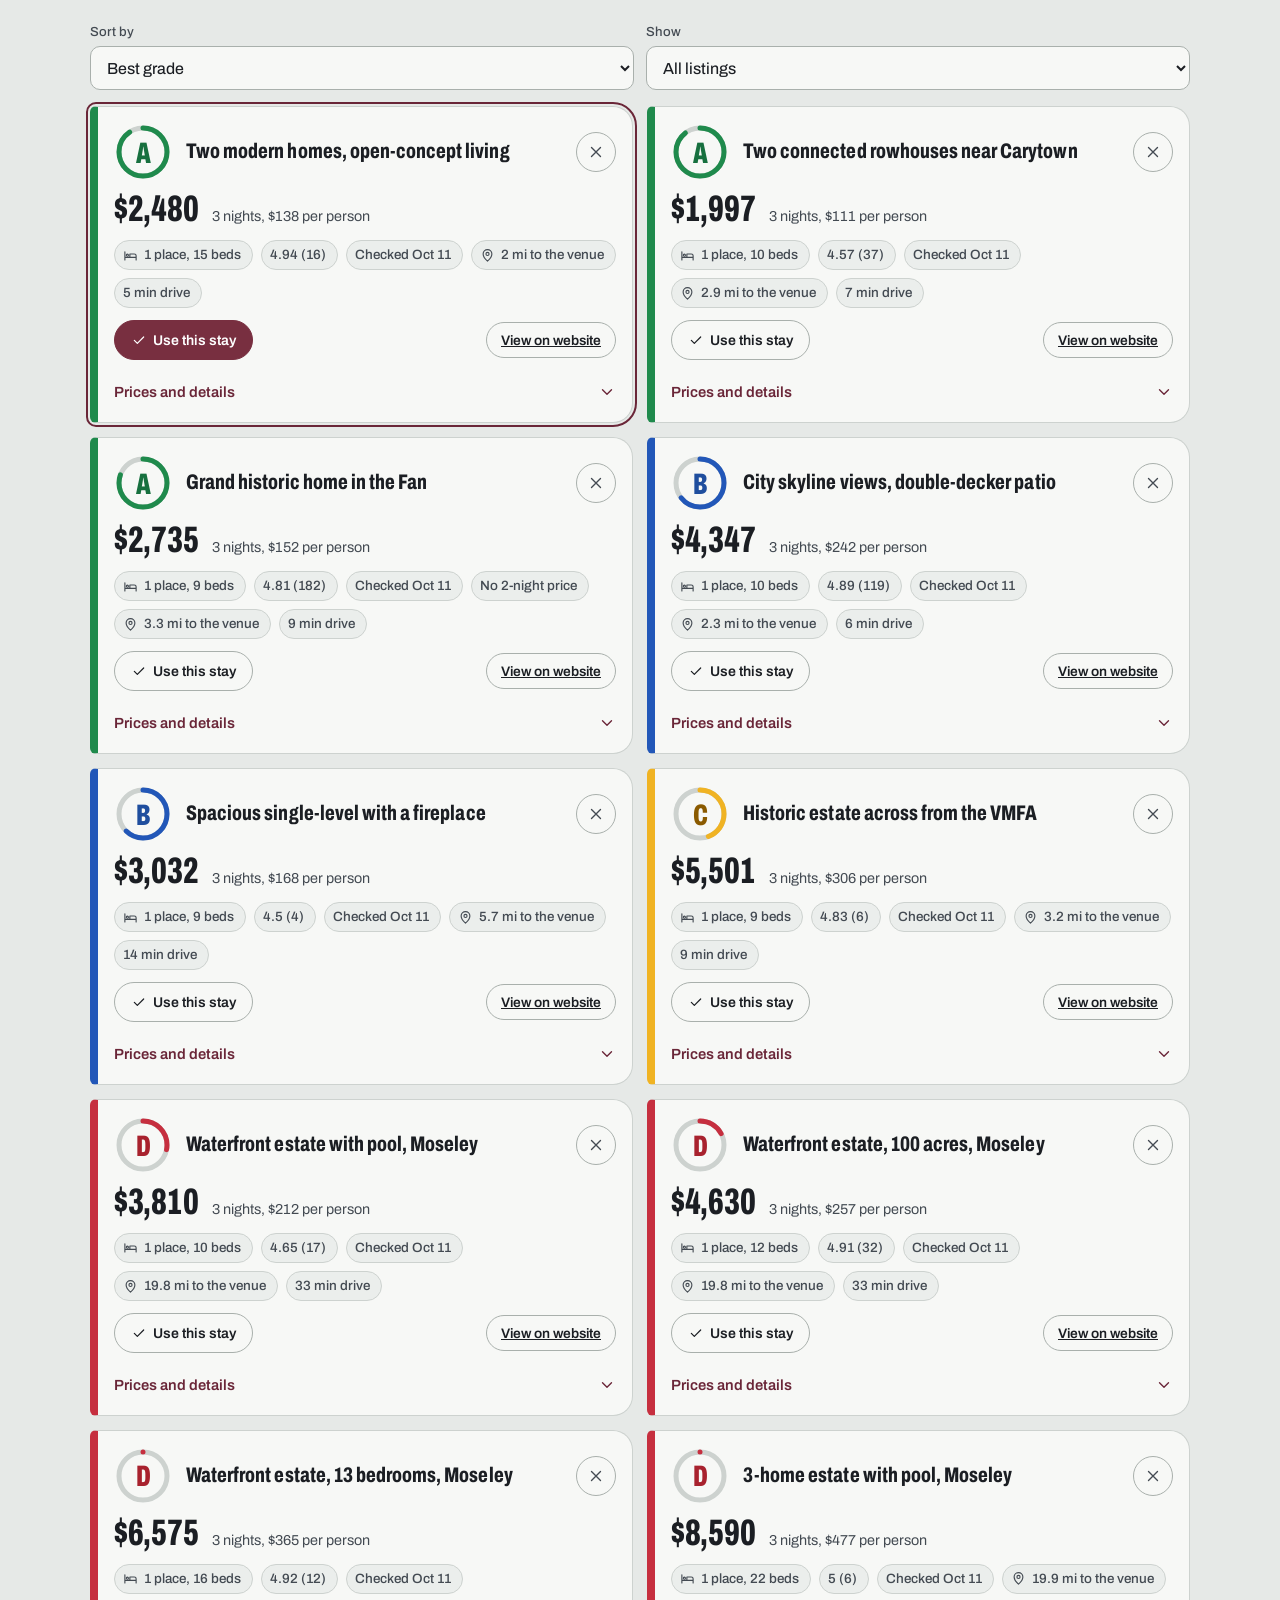
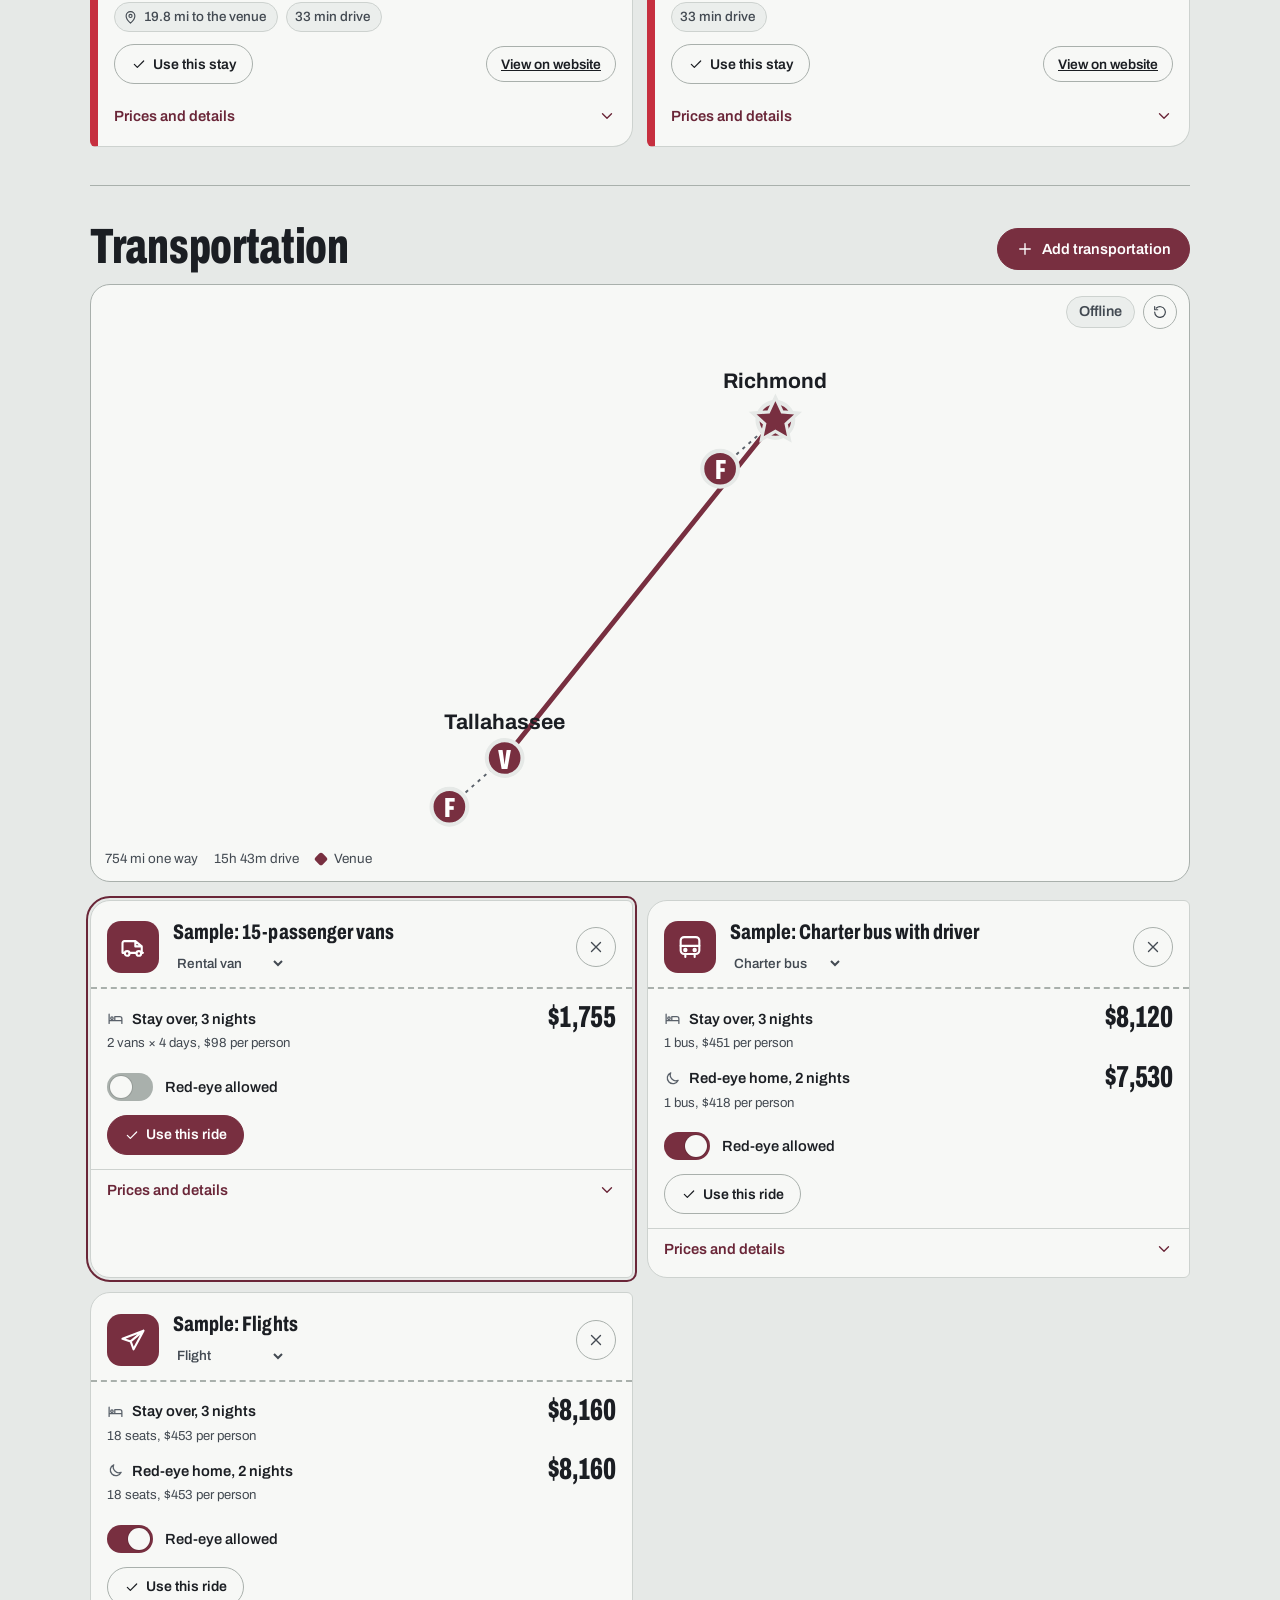
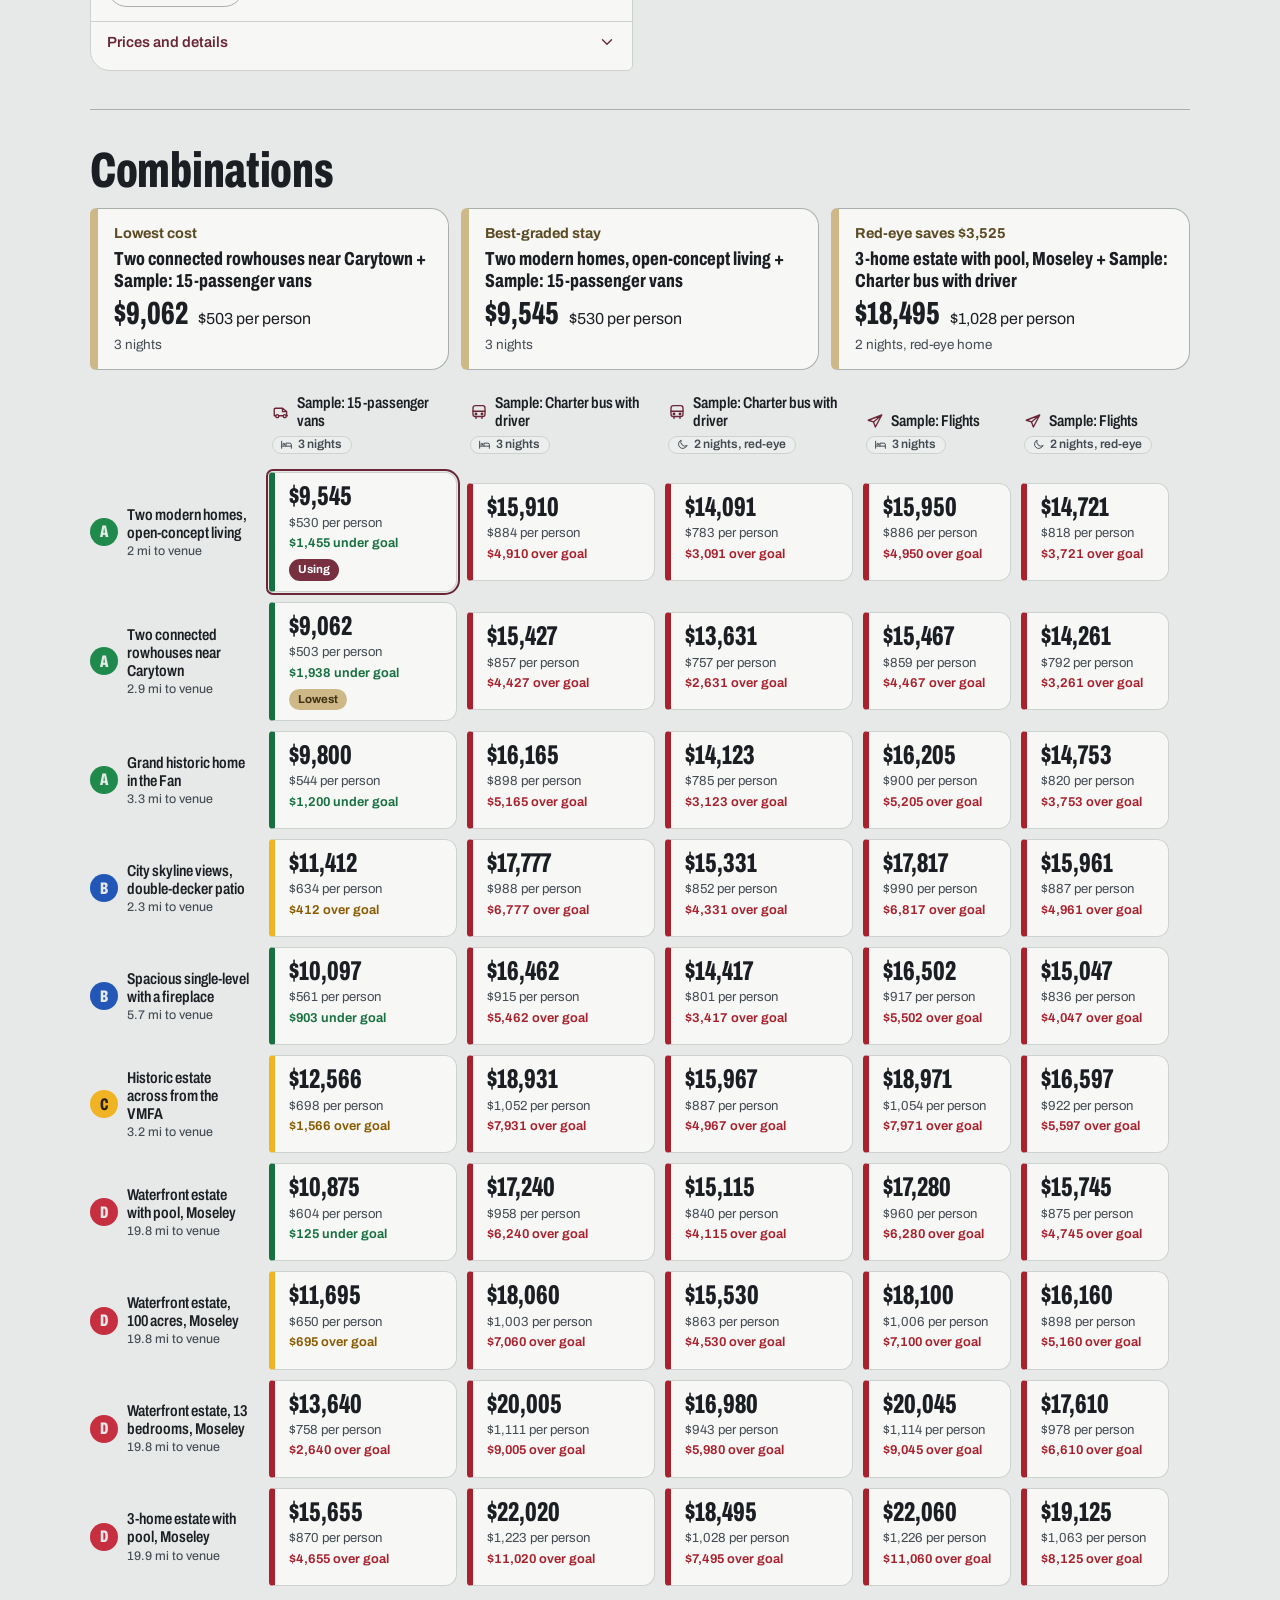
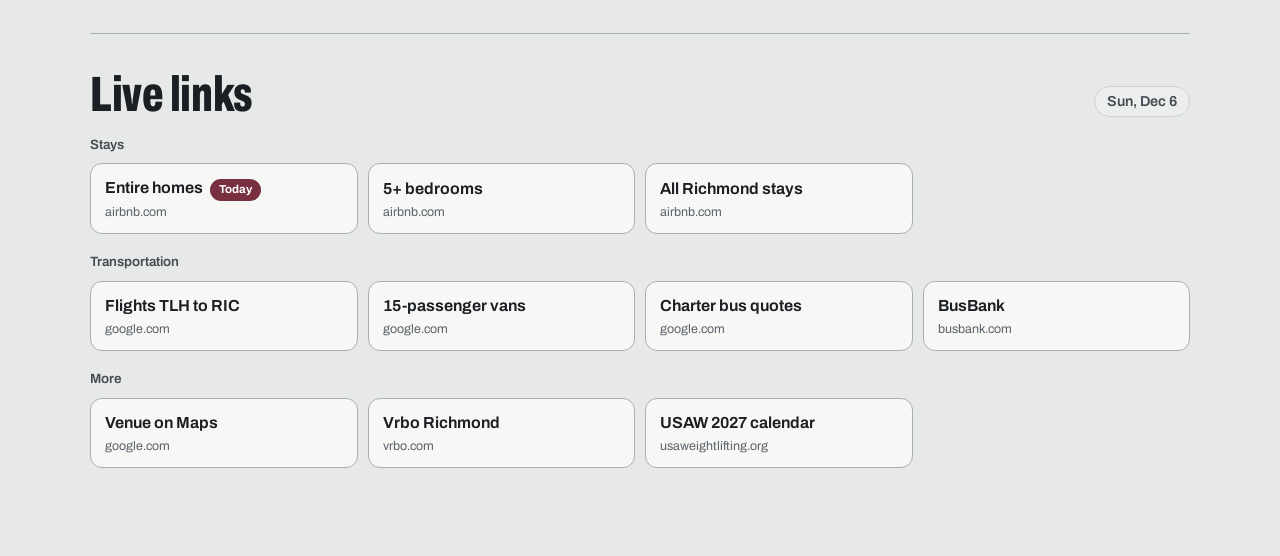
==== commit 5ac2cd0f: "Add 10 researched Richmond Airbnbs (18+ capacity) with real prices and distances Co-Authored-By: Cla" ====
--- a/index.html
+++ b/index.html
@@ -742,12 +742,32 @@
 const DEF_GRADE = { wDist: 50, near: 1, far: 10, cheap: 40, pricey: 110 };
 const DEF_TRIP = { dest: "USAW University Nationals – Richmond, VA (Apr 15–18, 2027)", nights: 3, meetDay: "", reg: 175, food: 30, misc: 0 };
 
+// Researched Oct 11 2026 on airbnb.com: Richmond, Apr 13 to 16 2027, 18 guests, homes with 9+ beds (2 people per bed).
+// Prices are Airbnb's all-in totals. nightly = (3-night total − 2-night total); the rest of the 3-night total goes in "cleaning".
+const AIRBNB_DATES = "checkin=2027-04-13&checkout=2027-04-16&adults=18";
+// [id, name, beds, bedrooms, rating, reviews, total3, total2, lat, lon, miles, mins]
+const RESEARCHED = [
+ ["1015092192647683162","Two modern homes, open-concept living",15,10,4.94,16,2480,1791,37.56013,-77.43953,2.0,5],
+ ["805241141416164519","City skyline views, double-decker patio",10,5,4.89,119,4347,3031,37.53626,-77.45068,2.3,6],
+ ["1205889250411521454","Two connected rowhouses near Carytown",10,6,4.57,37,1997,1307,37.5454,-77.4661,2.9,7],
+ ["1625039498783959627","Historic estate across from the VMFA",9,8,4.83,6,5501,3644,37.55557,-77.47495,3.2,9],
+ ["39032482","Grand historic home in the Fan",9,7,4.81,182,2735,null,37.5539,-77.47474,3.3,9],
+ ["1656852893934458391","Spacious single-level with a fireplace",9,4,4.5,4,3032,2117,37.47799775448436,-77.43253982326235,5.7,14],
+ ["756547520899515842","Waterfront estate with pool, Moseley",10,10,4.65,17,3810,2815,37.43609,-77.68343,19.8,33],
+ ["556388631376639302","Waterfront estate, 100 acres, Moseley",12,9,4.91,32,4630,3230,37.4352,-77.68281,19.8,33],
+ ["741329525448578463","Waterfront estate, 13 bedrooms, Moseley",16,13,4.92,12,6575,4680,37.43427,-77.68155,19.8,33],
+ ["741339124127363443","3-home estate with pool, Moseley",22,19,5.0,6,8590,6195,37.43619,-77.68136,19.9,33]
+];
+function researchedLodging() {
+  return RESEARCHED.map(([id, name, beds, br, rating, rev, t3, t2, lat, lon, miles, mins]) => {
+    let nightly = t2 ? t3 - t2 : t3 / 3, fixed = t3 - 3 * nightly;
+    if (fixed < 0) { nightly = t3 / 3; fixed = 0; }
+    return { id: uid(), name, url: `https://www.airbnb.com/rooms/${id}?${AIRBNB_DATES}`, nightly: +nightly.toFixed(2), cleaning: +fixed.toFixed(2), service: 0, tax: 0,
+      sleeps: beds * 2, beds, br, rating, rev, miles, mins, lat, lon, src: "airbnb", srcId: "airbnb-" + id, checked: "2026-10-11", no2: !t2 };
+  });
+}
 function defaults() {
-  const L = [
-    { id: uid(), name: "Sample: 5-bedroom house, close to venue", url: "", nightly: 420, cleaning: 150, service: 180, tax: 12, sleeps: 10, miles: 1.2, mins: 6 },
-    { id: uid(), name: "Sample: 3-bedroom apartment, mid-distance", url: "", nightly: 260, cleaning: 100, service: 110, tax: 12, sleeps: 6, miles: 4.5, mins: 14 },
-    { id: uid(), name: "Sample: Budget bunk house, far out", url: "", nightly: 190, cleaning: 80, service: 90, tax: 12, sleeps: 8, miles: 11, mins: 25 }
-  ];
+  const L = researchedLodging();
   const T = [
     { id: uid(), type: "van", name: "Sample: 15-passenger vans", ...TDEF.van },
     { id: uid(), type: "bus", name: "Sample: Charter bus with driver", ...TDEF.bus },
@@ -767,6 +787,7 @@
   s.grade = Object.assign({}, DEF_GRADE, s.grade);
   s.lsort = s.lsort || "grade"; s.lmin = s.lmin || ""; s.selRed = !!s.selRed;
   s.lodging.forEach(l => { if (l.miles === undefined) l.miles = null; if (l.mins === undefined) l.mins = null; });
+  if (s.lodging.length && s.lodging.every(l => /^Sample/.test(l.name) && !l.src)) { s.lodging = researchedLodging(); s.selL = s.lodging[0].id; } // swap the old sample stays for the researched ones
   s.transport.forEach(t => {
     if (t.type === "van" && t.extra === undefined) { t.extra = Math.max(0, (+t.days || 0) - (+s.trip.nights || 3) - 1); delete t.days; }
     if (t.type === "bus") { if (t.layover === undefined) t.layover = 0; if (t.driverHotel === undefined) t.driverHotel = 0; }
@@ -1019,12 +1040,12 @@
   const disc = D.stays.filter(s => !have.has(s.id)).map(s => ({ k: "disc", id: s.id, name: s.name, lat: s.lat, lon: s.lon, ...xyMi(s.lat, s.lon), s }));
   return [...disc, ...trip].map(i => ({ ...i, dist: Math.hypot(i.dx, i.dy) }));
 }
-const mapBar = (zoomOn, Z) => `<div class="map-bar">${zoomOn ? `<div class="zoom" role="group" aria-label="Map zoom">${[3, 6, 12].map(z => `<button type="button" data-zoom="${z}" aria-pressed="${Z === z}">${z} mi</button>`).join("")}</div>` : "<span></span>"}
+const mapBar = (zoomOn, Z) => `<div class="map-bar">${zoomOn ? `<div class="zoom" role="group" aria-label="Map zoom">${[3, 6, 12, 24].map(z => `<button type="button" data-zoom="${z}" aria-pressed="${Z === z}">${z} mi</button>`).join("")}</div>` : "<span></span>"}
   <span class="map-bar-r"><span class="stamp">${statusText()}</span><button class="icon-btn sm" type="button" data-refresh aria-label="Refresh map data" ${dBusy ? "disabled" : ""}>${ico("reset")}</button></span></div>`;
 function renderStayMap() {
   const el = $("#stayMap"); if (!el) return;
   const items = stayItems(), tripMax = Math.max(0, ...items.filter(i => i.k === "trip").map(i => i.dist));
-  const Z = zoom || [3, 6, 12].find(z => z >= tripMax) || 12, s = 205 / Z;
+  const Z = zoom || [3, 6, 12, 24].find(z => z >= tripMax) || 24, s = 205 / Z;
   const shown = items.filter(i => i.dist <= Z).sort((a, b) => (a.k === "trip") - (b.k === "trip"));
   const rings = [1 / 3, 2 / 3, 1].map(f => Z * f);
   const pins = shown.map(i => { const x = (320 + i.dx * s).toFixed(1), y = (220 - i.dy * s).toFixed(1);
@@ -1262,7 +1283,7 @@
   const c = lodgingCost(l), n = baseNights(), people = Math.max(1, num(S.team.people)), g = lodgingGrade(l);
   const has = !(l.miles === null || l.miles === undefined || l.miles === "");
   return `<div class="stay-cost"><b class="disp">${usd(c.total)}</b><span>${n} nights, ${usd(c.total / people)} per person</span></div>
-    <div class="stay-chips"><span class="chip">${ico("bed")}${c.label}</span>${l.est ? `<span class="chip">Estimated price</span>` : ""}
+    <div class="stay-chips"><span class="chip">${ico("bed")}${c.label}${l.beds ? `, ${l.beds} beds` : ""}</span>${l.rating ? `<span class="chip">${l.rating} (${l.rev})</span>` : ""}${l.checked ? `<span class="chip">Checked ${new Date(l.checked + "T12:00:00").toLocaleDateString("en-US", { month: "short", day: "numeric" })}</span>` : ""}${l.no2 ? `<span class="chip">No 2-night price</span>` : ""}${l.est ? `<span class="chip">Estimated price</span>` : ""}
       <span class="chip">${ico("pin")}${has ? `${num(l.miles)} mi to the venue` : "No distance"}</span>${l.mins ? `<span class="chip">${num(l.mins)} min drive</span>` : ""}</div>`;
 }
 function updateLodging() {
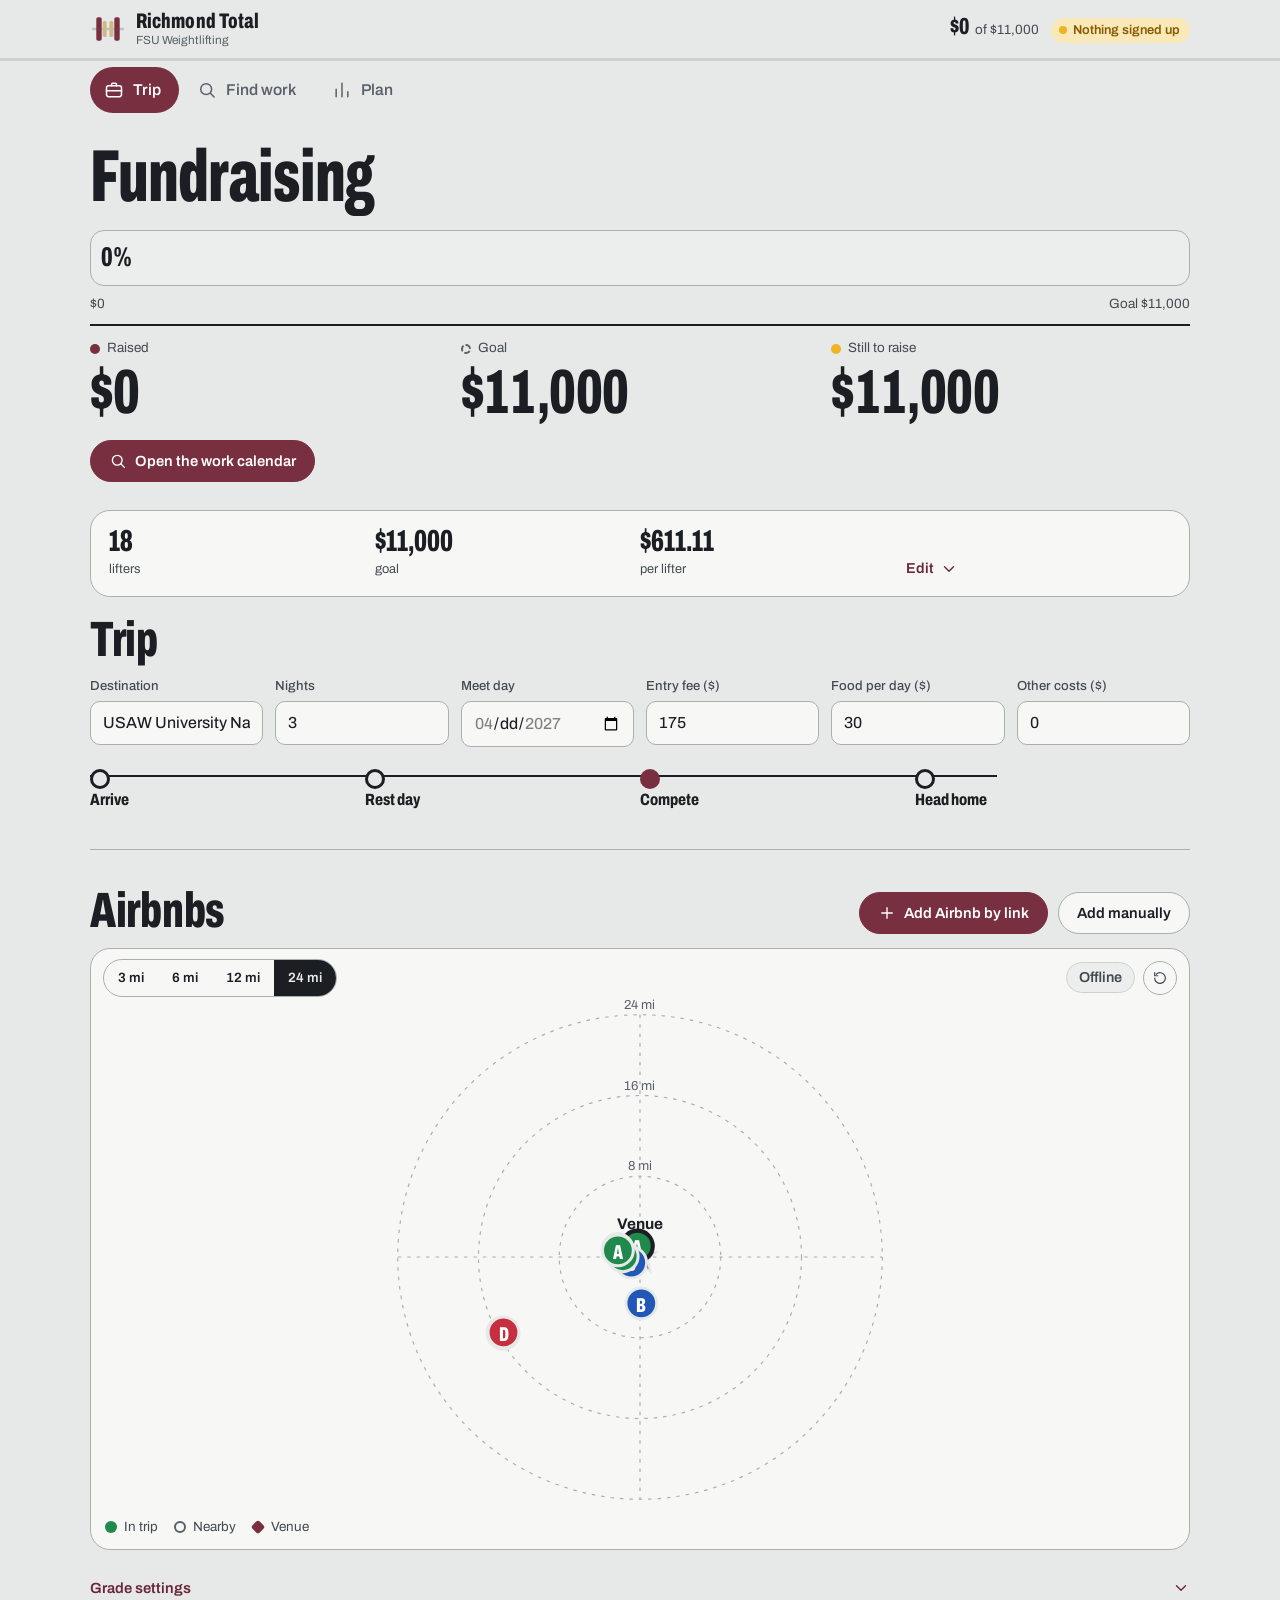
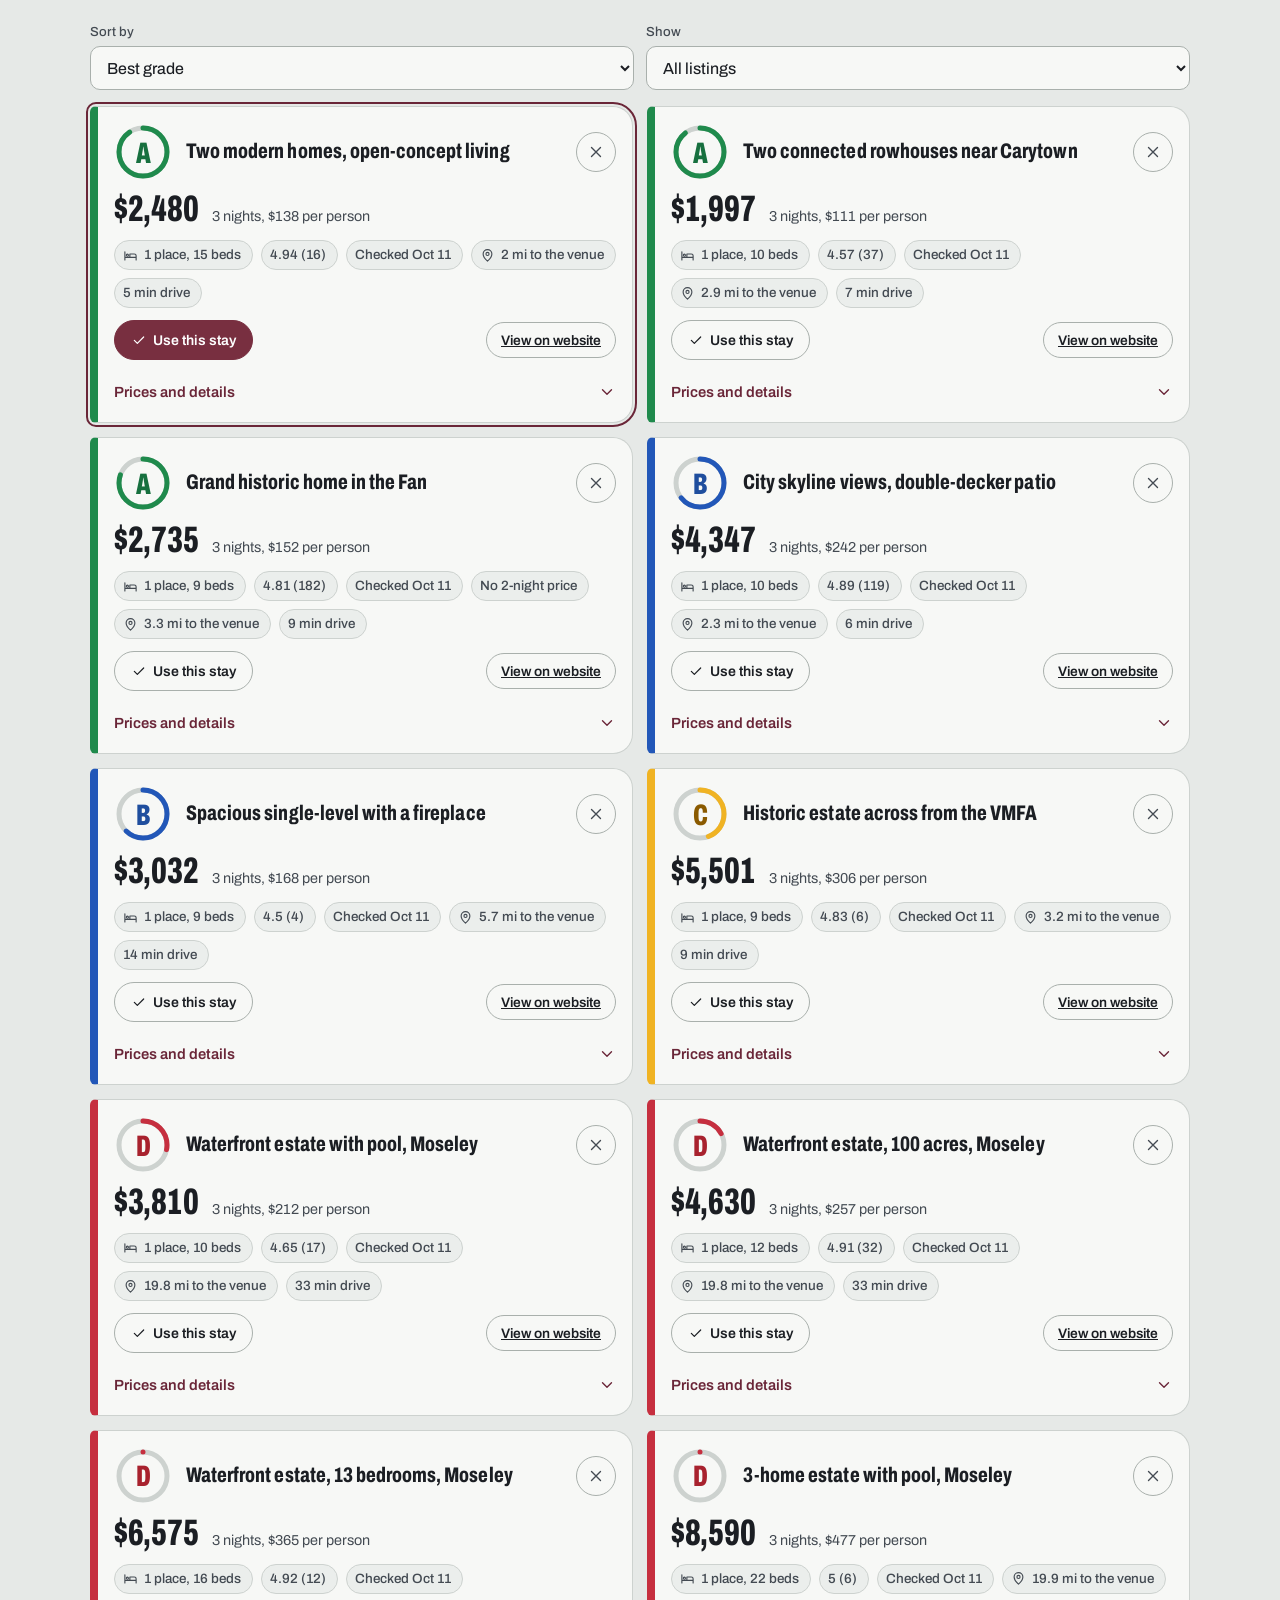
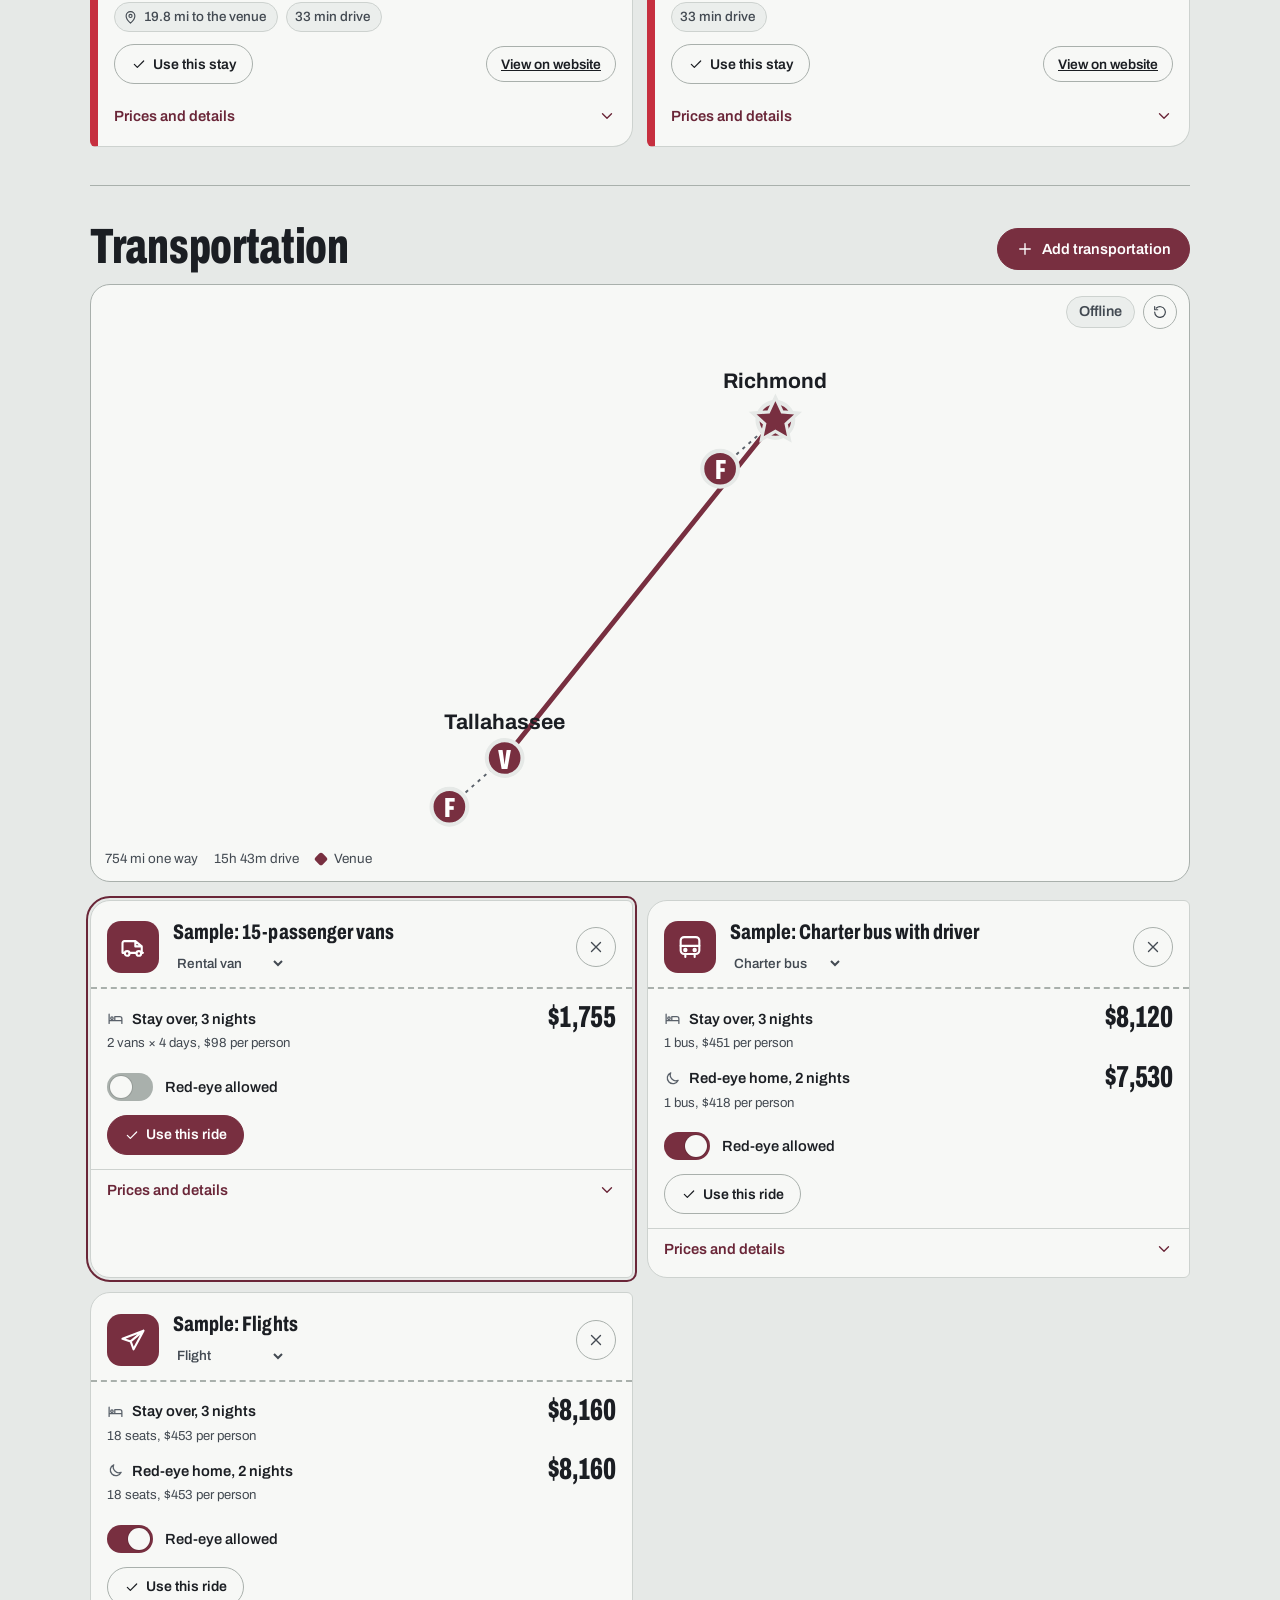
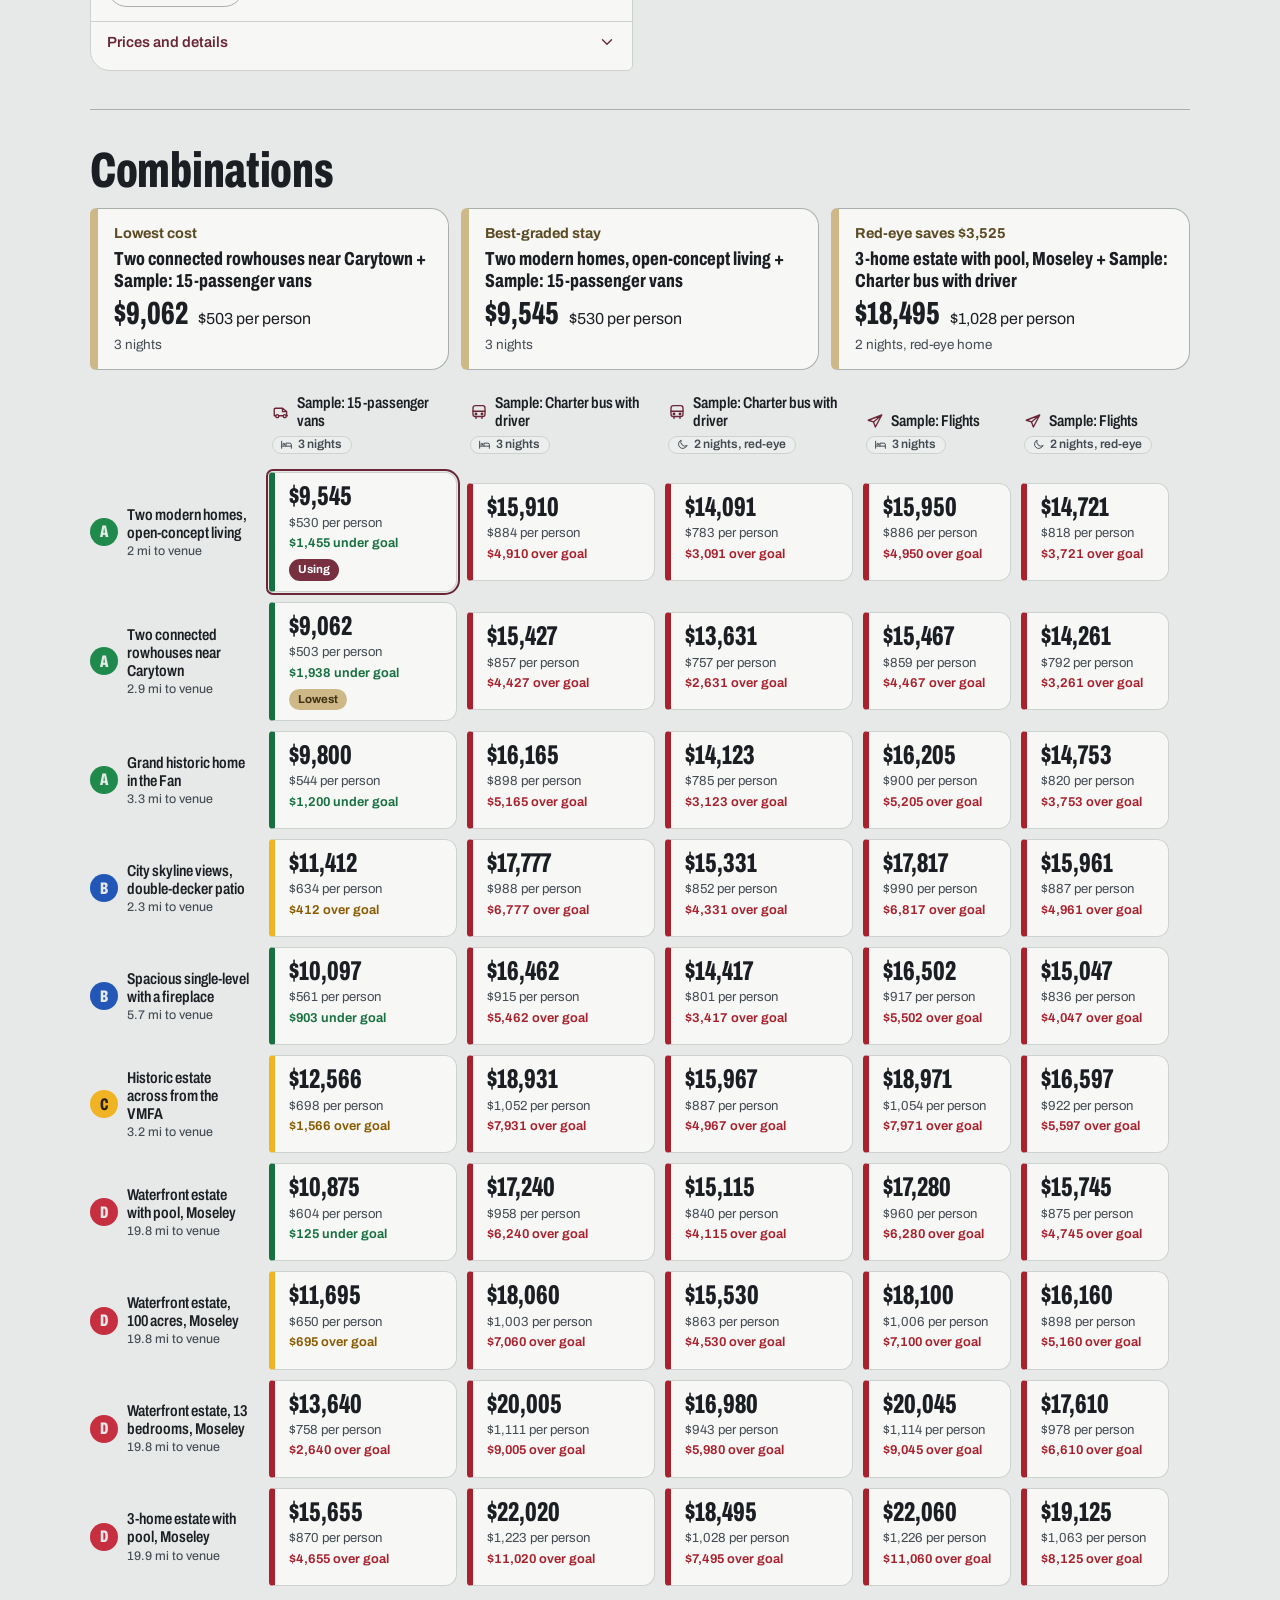
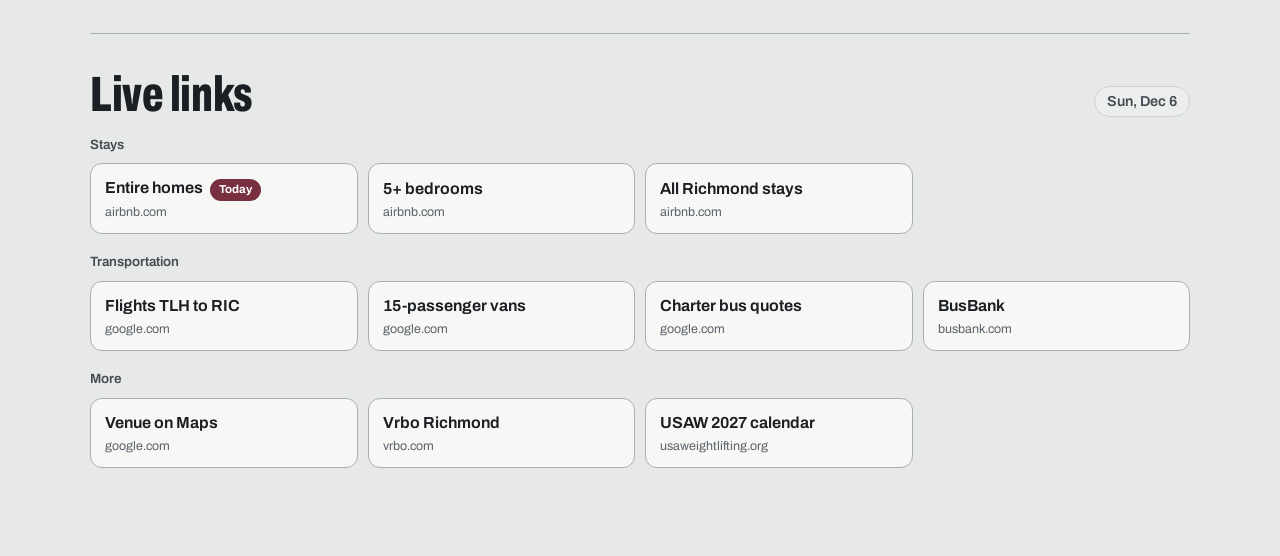
==== commit e6742f40: "Work tab becomes a dated calendar; remove monthly shift tracking Co-Authored-By: Claude Sonnet 5.5 <" ====
--- a/index.html
+++ b/index.html
@@ -418,6 +418,30 @@
 .zoom button,.stamp{white-space:nowrap}
 @media(max-width:700px){.map .pin.trip .dot,.map .pin.rt .dot{r:16px}.map .pin.disc .dot{r:9px}.map .pin text{font-size:21px}.map .venue-t{font-size:16px}}
 
+/* work calendar */
+.cal{max-width:640px;margin-top:6px}
+.cal-head{display:flex;align-items:center;justify-content:space-between;gap:10px;margin-bottom:10px}
+.cal-head h3{font-stretch:76%;font-weight:760;font-size:1.5rem}
+.cal-head .icon-btn:disabled{opacity:.3}
+.cal-grid{display:grid;grid-template-columns:repeat(7,minmax(0,1fr));gap:4px}
+.cw{font-size:.74rem;font-weight:650;color:var(--ink-3);text-align:center;padding:4px 0}
+.cd{position:relative;aspect-ratio:1/1;min-height:44px;border:1px solid var(--line);background:var(--surface);border-radius:10px;display:grid;place-items:center;color:var(--ink-3);font-size:.95rem}
+.cd.blank{border:0;background:none}
+.cd b{font-weight:600}
+.cd.out{opacity:.45}
+.cd.has{color:var(--ink);border-color:var(--line-2);background:var(--inset)}
+.cd.has b{font-weight:780}
+.cd.today b{text-decoration:underline;text-underline-offset:3px}
+.cd.sel{background:var(--ink);color:var(--bg);border-color:var(--ink)}
+.cd .cn-b{position:absolute;right:5px;bottom:4px;min-width:19px;height:19px;border-radius:999px;background:var(--accent);color:var(--accent-ink);font-size:.7rem;font-weight:760;display:grid;place-items:center;padding:0 5px}
+.cd .cn-b.done{background:var(--gold);color:#3E3114}
+.day-h{font-stretch:76%;font-weight:760;font-size:1.4rem;margin:26px 0 12px}
+.jobs.one{grid-template-columns:minmax(0,640px)}
+dl.ev{display:grid;gap:8px;margin:0}
+dl.ev>div{display:grid;grid-template-columns:96px minmax(0,1fr);gap:10px;font-size:.92rem}
+dl.ev dt{color:var(--ink-3);font-weight:560}
+dl.ev dd{margin:0;color:var(--ink)}
+
 </style>
 </head>
 <body>
@@ -502,9 +526,6 @@
       <div class="setup-body">
         <div class="grid">
           <label class="field">Lifters<input type="number" min="1" inputmode="numeric" data-team="people"></label>
-          <label class="field">Months<input type="number" min="1" max="24" inputmode="numeric" data-team="months"></label>
-          <label class="field">Start month<input type="month" data-team="start"></label>
-          <label class="field">Monthly target ($)<input type="number" min="0" step="5" inputmode="decimal" data-team="target"></label>
         </div>
         <div class="row">
           <label class="row" style="gap:8px"><input type="radio" name="gm" value="fixed" data-gm> Fixed goal</label>
@@ -582,28 +603,28 @@
 <!-- ================= FIND WORK ================= -->
 <section class="panel" id="tab-jobs" role="tabpanel" aria-label="Find work">
   <div class="wrap">
-    <section class="block first" id="liveJobs" aria-label="Live this week" style="padding-top:24px"></section>
-    <section class="block" aria-labelledby="h-jobs" style="padding-top:24px">
+    <section class="block first" aria-labelledby="h-jobs" style="padding-top:24px">
       <div class="sec-head">
         <div>
-          <h2 class="sec-title" id="h-jobs">Jobs</h2>
+          <h2 class="sec-title" id="h-jobs">Work calendar</h2>
         </div>
-        <button class="btn pri" id="addJob" type="button"><svg class="i" viewBox="0 0 24 24" aria-hidden="true"><use href="#i-plus"/></svg>Add a job</button>
+        <button class="btn pri" id="addJob" type="button"><svg class="i" viewBox="0 0 24 24" aria-hidden="true"><use href="#i-plus"/></svg>Add an opportunity</button>
       </div>
-      <div class="finder">
-        <div class="search"><svg class="i" viewBox="0 0 24 24" aria-hidden="true"><use href="#i-search"/></svg><input class="input" type="search" id="q" placeholder="Search jobs" aria-label="Search jobs"></div>
-        <div class="chips" id="catChips" role="group" aria-label="Job categories"></div>
-        <div class="filter-row">
-          <label class="field">Area<select id="fArea"><option value="">Anywhere</option><option value="campus">On campus</option><option value="near">Within 3 mi</option><option value="city">Tallahassee</option></select></label>
-          <label class="field">When<select id="fWhen"><option value="">Any time</option><option value="weekday">Weekdays</option><option value="evening">Evenings</option><option value="weekend">Weekends</option></select></label>
-          <label class="field">Month<select id="fMonth"></select></label>
-          <label class="field">Sort by<select id="fSort"><option value="earn">Most per shift</option><option value="hourly">Highest hourly</option><option value="short">Shortest shift</option></select></label>
+      <div class="cal">
+        <div class="cal-head">
+          <button type="button" class="icon-btn" id="calPrev" aria-label="Previous month"><svg class="i" viewBox="0 0 24 24" aria-hidden="true" style="transform:rotate(90deg)"><use href="#i-chev"/></svg></button>
+          <h3 id="calTitle" aria-live="polite"></h3>
+          <button type="button" class="icon-btn" id="calNext" aria-label="Next month"><svg class="i" viewBox="0 0 24 24" aria-hidden="true" style="transform:rotate(-90deg)"><use href="#i-chev"/></svg></button>
         </div>
-        <label class="switch-row"><input type="checkbox" class="switch" id="fFew"><span>2 shifts or fewer reach target</span></label>
-        <p class="hint" id="resCount" role="status"></p>
+        <div class="cal-grid" id="calGrid"></div>
       </div>
+      <div id="dayPanel" aria-live="polite"></div>
+      <h3 class="live-h" style="margin-top:34px">Any day</h3>
+      <p class="hint" id="resCount" role="status"></p>
       <div class="jobs" id="jobList"></div>
     </section>
+    <section class="block" id="liveJobs" aria-label="Live this week" style="padding-top:24px"></section>
+
   </div>
 </section>
 
@@ -615,9 +636,8 @@
       <div>
         <section class="block first" aria-labelledby="h-shifts">
           <div class="sec-head"><div>
-            <h2 class="sec-title" id="h-shifts">Monthly shifts per lifter</h2>
-          </div>
-          <button class="btn" id="suggestBtn" type="button" data-act="suggest"><svg class="i" viewBox="0 0 24 24" aria-hidden="true"><use href="#i-spark"/></svg>Suggest a plan</button></div>
+            <h2 class="sec-title" id="h-shifts">Signed up</h2>
+          </div></div>
           <div id="planList"></div>
         </section>
         <section class="block" aria-labelledby="h-verdict">
@@ -633,20 +653,6 @@
           </div>
         </section>
       </div>
-      <div>
-        <section class="block first" aria-labelledby="h-cum">
-          <div class="sec-head"><div>
-            <h2 class="sec-title" id="h-cum">Team total</h2>
-          </div></div>
-          <div id="cumChart"></div>
-        </section>
-        <section class="block" aria-labelledby="h-mon">
-          <div class="sec-head"><div>
-            <h2 class="sec-title" id="h-mon">Per lifter by month</h2>
-          </div></div>
-          <div id="monthChart"></div>
-        </section>
-      </div>
     </div>
   </div>
 </section>
@@ -663,7 +669,7 @@
 "use strict";
 const KEY = "fsu-lifting-budget-v2";
 const MONTHS = ["Jan","Feb","Mar","Apr","May","Jun","Jul","Aug","Sep","Oct","Nov","Dec"];
-const CATS = ["Events & Game Day","Moving & Labor","Food & Hospitality","Yard & Home","Tutoring & Coaching","Campus & Research","Delivery & Gigs","Team Fundraisers"];
+const CATS = ["Race & Meet Crews","Game Day & Concessions","Festivals & Markets","Team Events","Moving & Labor","Yard & Home","Coaching & Tutoring","On-demand Gigs"];
 const $ = (s, r = document) => r.querySelector(s);
 const $$ = (s, r = document) => [...r.querySelectorAll(s)];
 const uid = () => Math.random().toString(36).slice(2, 9);
@@ -673,49 +679,61 @@
 /* ---------------- default data ---------------- */
 // [title, cat, rate, hours, tips, area, when[], months|null, how-to-find, search query, description]
 const SEED_JOBS = [
- ["Stadium / arena event staff","Events & Game Day",15,6,0,"campus",["weekend","evening"],null,"Game-day and Civic Center event jobs are posted on Handshake and by event-staffing companies.","event staff usher","Ushering, ticket-taking, guest services and crowd management at games, concerts and shows."],
- ["Event setup & teardown crew","Events & Game Day",17,5,0,"city",["weekday","evening","weekend"],null,"Rental, AV and staging companies hire day-of labor — lifters are great at this.","event setup crew","Set up and break down tables, stages and tents. Heavy lifting, short notice, good pay."],
- ["Festival & market vendor help","Events & Game Day",15,6,20,"near",["weekend"],[3,4,10,11],"Ask vendors at Market Days / Springtime Tallahassee–type events; check Facebook groups.","festival vendor booth","Run a booth, load/unload vendors, handle crowds at spring & fall festivals."],
- ["Catering server / banquet","Food & Hospitality",15,5,40,"city",["evening","weekend"],null,"Local caterers and event venues keep a flexible on-call student list.","catering server banquet","Serve at weddings, corporate events and fundraisers. Hourly plus tips."],
- ["Bartender / barback (21+)","Food & Hospitality",12,6,60,"near",["evening","weekend"],null,"Downtown and Midtown bars; barbacks need no experience.","barback bartender","Tipped base wage plus tips — one busy night can beat 2 regular shifts."],
- ["Restaurant host / busser","Food & Hospitality",12,5,35,"near",["evening","weekend"],null,"Walk in with a résumé between 2–4 pm.","restaurant host busser","Easy entry job around campus; tips vary."],
- ["Moving help (load & haul)","Moving & Labor",22,4,10,"city",["weekday","weekend"],null,"Local moving companies and “two guys and a truck” outfits; Craigslist gigs.","moving helper","Peak around move-out (Apr–May, Jul–Aug, Dec). Lifting experience = instant hire."],
- ["Apartment move-out cleaning","Moving & Labor",18,4,0,"near",["weekday","weekend"],[4,5,7,8,12],"Property managers and student-housing complexes near campus.","apartment turnover cleaning","Turnover cleaning between tenants; heavy demand at semester ends."],
- ["Junk removal / hauling","Moving & Labor",20,4,0,"city",["weekday","weekend"],null,"Junk-removal franchises and Craigslist/Facebook “haul away” requests.","junk removal helper","Lift, load, dump. Per-hour or per-job."],
- ["Yard work & landscaping","Yard & Home",18,3,0,"city",["weekday","weekend"],[3,4,5,6,7,8,9,10],"Landscaping crews; neighborhood Facebook / Nextdoor posts.","lawn landscaping helper","Mowing, edging, mulch. Summer heat — hydrate."],
- ["Leaf & gutter cleanup","Yard & Home",18,3,0,"city",["weekend"],[10,11,12,1,2],"Neighborhood groups; flyers in nearby residential areas.","gutter leaf cleanup","Fall/winter cleanup for homeowners."],
- ["Holiday-lights installation","Yard & Home",20,4,15,"city",["weekday","weekend"],[11,12],"Seasonal decorating companies hire in Oct–Nov.","holiday lights installer","Hang lights and decorations; ladders and teamwork."],
- ["Seasonal retail & gift wrap","Delivery & Gigs",15,5,0,"near",["evening","weekend"],[11,12],"Apply in October at malls (Governor's Square) and big-box stores.","seasonal retail associate","Holiday retail shifts; some stores guarantee weekend hours."],
- ["Mobile car wash / detailing","Yard & Home",20,3,15,"city",["weekend"],null,"Advertise in apartment complexes and Facebook groups.","car detailing","Build your own mini-business; supplies cost is small."],
- ["Tutoring (math, SAT/ACT, chem)","Tutoring & Coaching",25,2,0,"near",["weekday","evening"],null,"FSU tutoring centers, private-tutor boards, high schools & families.","tutor math","Highest $/hour of the “easy” options; short shifts."],
- ["Youth strength / sports coach","Tutoring & Coaching",20,2,0,"near",["evening","weekend"],null,"Local gyms, youth leagues, school athletic departments.","youth strength coach","Teach technique to kids and teens — great fit for lifters."],
- ["Personal training (cert. required)","Tutoring & Coaching",35,1,0,"campus",["weekday","evening"],null,"Campus Rec / local gyms; need CPT certification.","personal trainer","Few shifts, high rate — if someone on the team is certified."],
- ["Babysitting / nanny","Tutoring & Coaching",16,4,0,"near",["evening","weekend"],null,"Faculty families, FSU parent groups, Care/Sittercity-style sites.","babysitter","Flexible evenings and weekends."],
- ["Pet sitting / dog walking","Delivery & Gigs",18,2,0,"near",["weekday","weekend"],null,"Rover/Wag-style apps and apartment bulletin boards.","pet sitter dog walker","Easy to fit between practice and class."],
- ["Campus Rec official / lifeguard","Campus & Research",15,4,0,"campus",["weekday","evening"],[1,2,3,4,9,10,11],"FSU Campus Recreation hiring page / Handshake.","campus recreation official","Intramural referees and lifeguards; evenings during the semester."],
- ["Paid research studies","Campus & Research",15,1.5,0,"campus",["weekday"],[1,2,3,4,9,10,11],"FSU department participant pools, flyers in Psychology / Health buildings.","research study participant","Quick sessions, sometimes pay is a flat $10–25."],
- ["Summer orientation staff","Campus & Research",15,6,0,"campus",["weekday"],[5,6,7],"FSU Orientation / Student Affairs — apply in the fall or early spring.","orientation leader","Seasonal but steady hours."],
- ["Food / grocery delivery","Delivery & Gigs",16,3,0,"city",["weekday","evening","weekend"],null,"DoorDash, Uber Eats, Instacart — sign up once, work whenever.","delivery driver","Most flexible; gas and wear-and-tear reduce the real take-home."],
- ["Warehouse / package sorting","Delivery & Gigs",17,6,0,"city",["weekday","evening"],[11,12,1],"Shipping carriers hire seasonal help in the fall.","package handler warehouse","Peak season Nov–Jan. Good for lifters."],
- ["Restaurant “spirit night”","Team Fundraisers",0,3,0,"near",["evening"],null,"Ask a local restaurant to donate 15–20% of sales for one night; promote it on social.","",
-   "GROUP: a busy night can bring in $300–500 for the team. Split across the people working/promoting."],
- ["Community Olympic-lifting clinic","Team Fundraisers",0,2,0,"campus",["weekend"],null,"Host a $20-per-person technique clinic at your gym; invite alumni, local gyms, high-school teams.","",
-   "GROUP: 30 attendees × $20 ≈ $600. On-brand and low cost."],
- ["Team car wash","Team Fundraisers",0,4,0,"near",["weekend"],[3,4,5,6,7,8,9,10],"Ask a parking-lot owner (bank, auto parts store) for permission.","",
-   "GROUP: roughly $400–600 for a good Saturday."],
- ["Stadium concession stand (org payout)","Team Fundraisers",0,6,0,"campus",["weekend"],[1,2,3,4,9,10,11,12],"Venues and concession companies often pay student orgs a share to staff stands. Ask early — spots fill up.","",
-   "GROUP: payouts vary widely; confirm the rate before committing."],
+ // ---- group fundraisers you can run any day (no fixed date) ----
+ ["Weekend 5K / 10K race-day crew","Race & Meet Crews",0,4,0,"city",["weekend"],null,"Check local race calendars (Tallahassee Runners Club, RunSignUp) and offer a 5-person setup/marshal crew. Typical group donation is $150–300 per race.","5k race volunteers","5-person crew. Course marking, finish line, water tables."],
+ ["Pop-up concession stand at a Saturday event","Game Day & Concessions",0,6,0,"city",["weekend"],null,"Rent a tent and sell drinks and snacks at a tailgate, craft market, or youth tournament. Get the venue's permission and a Florida temporary food permit first.","pop up food vendor tallahassee","Crew of 5. Your own stand: you keep the profit after supplies and fees. Estimate only."],
+ ["Semester move-out hauling crew","Moving & Labor",0,5,0,"near",["weekend","weekday"],null,"Post in FSU housing Facebook groups and offer a 5-person load-and-haul crew for finals week and the days after.","student move out help","Crew of 5, about $110 each for a half-day."],
+ ["Holiday-lights installation crew","Yard & Home",0,5,0,"city",["weekday","weekend"],null,"Decorating companies hire day crews in Oct–Nov; offer a 5-person crew.","holiday lights installer","Crew of 5. Hanging lights and decorations; ladders and teamwork."],
+ ["Restaurant “spirit night”","Team Events",0,3,0,"near",["evening"],null,"Ask a local restaurant to donate 15–20% of sales for one night; promote it on social.","","Whole team. A busy night brings in $300–500."],
+ ["Community Olympic-lifting clinic","Team Events",0,2,0,"campus",["weekend"],null,"Host a $20-per-person technique clinic at your gym; invite alumni, local gyms, high-school teams.","","Whole team. 30 attendees × $20 ≈ $600."],
+ ["Team car wash","Team Events",0,4,0,"near",["weekend"],null,"Ask a parking-lot owner (bank, auto parts store) for permission.","","Whole team. Roughly $400–600 for a good Saturday."],
+ // ---- solo freelance work, any day ----
+ ["Referee / official: youth sports (per game)","On-demand Gigs",30,3,0,"city",["weekend","evening"],null,"City of Tallahassee Parks & Recreation and youth leagues hire per-game officials; take the short certification.","youth sports referee tallahassee","Paid per game, no schedule commitment."],
+ ["Event setup & teardown (Instawork shift)","On-demand Gigs",17,5,0,"city",["weekday","evening","weekend"],null,"Sign up on Instawork for Tallahassee. Pick single shifts at venues and events.","event setup crew","Single-shift gigs, no commitment."],
+ ["Catering / banquet shift (one event)","On-demand Gigs",15,5,40,"city",["evening","weekend"],null,"Local caterers keep an on-call list of students for single events.","catering server banquet","One event at a time. Hourly plus tips."],
+ ["Moving help (load & haul)","Moving & Labor",22,4,10,"city",["weekday","weekend"],null,"Local moving companies; Craigslist and Facebook gigs.","moving helper","Paid per job."],
+ ["Junk removal / hauling job","Moving & Labor",20,4,0,"city",["weekday","weekend"],null,"Junk-removal franchises and Craigslist/Facebook haul-away requests.","junk removal helper","Lift, load, dump. Per job."],
+ ["Leaf & gutter cleanup job","Yard & Home",18,3,0,"city",["weekend"],null,"Neighborhood groups and Nextdoor; flyers in nearby neighborhoods.","gutter leaf cleanup","Per-yard jobs for homeowners."],
+ ["Mobile car wash / detailing","Yard & Home",20,3,15,"city",["weekend"],null,"Advertise in apartment complexes and Facebook groups.","car detailing","Your own mini-business."],
+ ["Private tutoring session","Coaching & Tutoring",25,2,0,"near",["weekday","evening"],null,"Private-tutor boards, high schools and families; no employer.","tutor math","Pay per session."],
+ ["Weightlifting coaching session (private clients)","Coaching & Tutoring",30,1.5,0,"near",["weekday","evening"],null,"Offer technique sessions to local gyms, youth athletes and parents; no employer.","weightlifting coach","Pay per session."],
+ ["Pet sitting / dog walking","On-demand Gigs",18,2,0,"near",["weekday","weekend"],null,"Rover or Wag-style apps and apartment bulletin boards.","pet sitter dog walker","Single bookings."],
 ];
-// group-job payouts (title -> [payout, crew])
-const GROUP = { "Restaurant “spirit night”":[400,6], "Community Olympic-lifting clinic":[600,6], "Team car wash":[500,6], "Stadium concession stand (org payout)":[900,10] };
+const GROUP = { "Weekend 5K / 10K race-day crew":[250,5], "Pop-up concession stand at a Saturday event":[400,5], "Semester move-out hauling crew":[550,5], "Holiday-lights installation crew":[600,5],
+  "Restaurant “spirit night”":[400,16], "Community Olympic-lifting clinic":[600,16], "Team car wash":[500,16] };
+// Dated events, checked Oct 11 2026. [title, category, date, time slot, crew, est. team payout, what you do, pay / how to sign up, link]
+// Payouts are estimates: none of these organizers publish a group rate, so confirm it in writing.
+const VL = "https://visittallahassee.volunteerlocal.com/volunteer/?id=";
+const EVTS = [
+ ["SWAC Championships: course crew","Race & Meet Crews","2026-10-26","Shift times are posted inside the sign-up",16,800,"Conference cross-country championships at Apalachee Regional Park, 7550 Apalachee Pkwy. Course marshals, setup, results runners.","Sign up through Visit Tallahassee (free account). Ask about a club donation for the full crew.",VL+"114428"],
+ ["FSU vs Clemson: concession stand","Game Day & Concessions","2026-10-31","Kickoff TBA. Crews meet at Gate B (earlier games: about 4.5 h before kickoff)",10,900,"Run a concession stand at Doak Campbell Stadium. 17+, black pants and black shoes.","Nonprofit stand lead: Volunteer Leon, 850-766-3106, or the Idealist listing. Ask to bring a full crew and what it pays.","https://www.idealist.org/en/volunteer-opportunity/908f5e680edb44ca806ce4ac2abf669a-volunteers-needed-for-fsu-home-football-games-this-fall-2026-society-for-charity-tallahassee"],
+ ["NCAA South Region cross country","Race & Meet Crews","2026-11-13","Morning races. Shift times are posted inside the sign-up",16,1000,"FSU hosts the NCAA Division I South Region championships at Apalachee Regional Park. Marshals, fencing, course crew.","Sign up through Visit Tallahassee (free account). Ask FSU Cross Country about a paid crew.",VL+"114434"],
+ ["FHSAA cross country state finals","Race & Meet Crews","2026-11-20","All four classes race this day. Times TBA",16,1000,"State finals at Apalachee Regional Park. Marshals, lap counters, finish chute, results runners.","Contact the timing company (PrimeTime Timing) or Visit Tallahassee Sports to offer the full crew.","https://fhsaa.com/sports/cross-country"],
+ ["FSU vs NC State: concession stand","Game Day & Concessions","2026-11-21","Kickoff TBA. Crews meet at Gate B (earlier games: about 4.5 h before kickoff)",10,900,"Homecoming game. Run a concession stand at Doak Campbell Stadium. 17+, black pants and black shoes.","Nonprofit stand lead: Volunteer Leon, 850-766-3106. Ask to bring a full crew and what it pays.","https://leoncountyfl.galaxydigital.com"],
+ ["Turkey Trot festival: expo setup","Race & Meet Crews","2026-11-22","1:30–5:00 PM at Goodwood Museum & Gardens",5,300,"Set up and run the packet and festival area the weekend before the race.","Email the race director at tallyturkeytrot.com and offer a 5-person crew.","https://www.tallyturkeytrot.com"],
+ ["Turkey Trot: course marshals and water stops","Race & Meet Crews","2026-11-26","8:00 AM–12:00 PM race",16,700,"Marshal the 15K/10K/5K/1-mile courses and staff water stops.","Email the race director at tallyturkeytrot.com and offer the full crew for a donation.","https://www.tallyturkeytrot.com"],
+ ["FSU vs Florida: concession stand","Game Day & Concessions","2026-11-27","3:30 PM kickoff. Crews typically meet at Gate B about 11:00 AM",5,500,"Senior Day. Smaller crews are easier to place on a stand. 17+, black pants and black shoes.","Nonprofit stand lead: Volunteer Leon, 850-766-3106.","https://leoncountyfl.galaxydigital.com"],
+ ["AAU National Championships: course crew","Race & Meet Crews","2026-12-05","Shift times are posted inside the sign-up",16,1000,"National youth cross-country championships at Apalachee Regional Park.","Sign up through Visit Tallahassee (free account). Ask about a club donation for the full crew.",VL+"117119"],
+ ["Winter Festival and Jingle Bell Run: marshals","Festivals & Markets","2026-12-05","3:00–10:00 PM festival. Jingle Bell Run 6:15 PM, parade 7:10 PM",5,300,"City of Tallahassee winter festival. Run course marshals and street crew for the 6:15 PM run and the 7:10 PM parade.","Call City of Tallahassee Parks, Recreation & Neighborhood Affairs and offer a 5-person crew.","https://www.talgov.com/parks/winter_festival"],
+ ["Market Days: vendor load-out crew","Festivals & Markets","2026-12-06","Show closes 5:00 PM. Load-out after close",5,300,"Help vendors break down booths and carry loads at the North Florida Fairgrounds.","Ask vendors directly on site or in the Market Days vendor Facebook group; no organizer program found.","https://marketdays.org"],
+ ["Tallahassee Marathon: expo and packet pickup","Race & Meet Crews","2027-02-06","12:00–4:00 PM at Turnbull Conference Center (the race site lists this as Saturday Feb 7; Feb 7 is a Sunday)",5,300,"Hand out bibs and shirts, run expo tables, set up and tear down.","The marathon is all-volunteer (Gulf Winds Track Club). Ask the race director about a club donation.","https://www.tallahasseemarathon.com/Race/tlhmarathon/Page/Packet-Pick-up-and-Expo"],
+ ["Tallahassee Marathon: aid stations and course crew","Race & Meet Crews","2027-02-07","7:30 AM–1:30 PM. Race-day packet pickup opens 6:00 AM at the courthouse",16,1000,"Staff aid stations and marshal the course. The finish is on Madison Street.","The marathon is all-volunteer (Gulf Winds Track Club). Ask the race director about a club donation for the full crew.","https://www.tallahasseemarathon.com"]
+];
+const dayLabel = on => { const d = new Date(on + "T12:00:00"); return isNaN(d) ? "" : d.toLocaleDateString("en-US", { weekday: "short", month: "short", day: "numeric", year: "numeric" }); };
+const SEED_VER = 4;
+const OLD_TITLES = new Set(["Apartment move-out cleaning", "Babysitting / nanny", "Bartender / barback (21+)", "Campus Rec official / lifeguard", "Catering / banquet shift (one event)", "Catering server / banquet", "Community Olympic-lifting clinic", "Event setup & teardown (Instawork shift)", "Event setup & teardown crew", "FHSAA cross-country state finals: course marshals", "FSU home football: concession stand (5-person crew)", "FSU home football: concession stand (NC State)", "Festival & market vendor help", "Food / grocery delivery", "Holiday-lights installation", "Holiday-lights installation crew", "Junk removal / hauling", "Junk removal / hauling job", "Leaf & gutter cleanup", "Leaf & gutter cleanup job", "Mobile car wash / detailing", "Moving help (load & haul)", "NCAA South Regional cross country: course crew", "Paid research studies", "Personal training (cert. required)", "Pet sitting / dog walking", "Pop-up concession stand at a Saturday event", "Private tutoring session", "Referee / official: youth sports (per game)", "Restaurant host / busser", "Restaurant “spirit night”", "Seasonal retail & gift wrap", "Semester move-out hauling crew", "Stadium / arena event staff", "Stadium concession stand (org payout)", "Summer orientation staff", "Tallahassee Marathon: aid stations & course crew", "Tallahassee Marathon: expo & packet pickup crew", "Team car wash", "Turkey Trot: course marshals & water stops", "Tutoring (math, SAT/ACT, chem)", "Warehouse / package sorting", "Weekend 5K / 10K race-day crew", "Weightlifting coaching session (private clients)", "Yard work & landscaping", "Yard work & landscaping job", "Youth strength / sports coach"]);
 
 function seedJobs() {
-  return SEED_JOBS.map(j => {
+  const dated = EVTS.map(e => ({ id: uid(), title: e[0], cat: e[1], on: e[2], time: e[3], group: true, crew: e[4], payout: e[5], desc: e[6], how: e[7], url: e[8],
+    rate: 0, hours: 0, tips: 0, area: "city", when: [], months: null, query: "" }));
+  const any = SEED_JOBS.map(j => {
     const g = GROUP[j[0]];
     return { id: uid(), title: j[0], cat: j[1], rate: j[2], hours: j[3], tips: j[4], group: !!g, payout: g ? g[0] : 0, crew: g ? g[1] : 1,
-      area: j[5], when: j[6], months: j[7], how: j[8], query: j[9], desc: j[10] };
+      area: j[5], when: j[6], months: j[7], how: j[8], query: j[9], desc: j[10], on: "", time: "", url: "" };
   });
-}
+  return dated.concat(any);
+}
+
 // All dollar figures below are placeholders ("Sample") until the team has real quotes.
 // redeye = may the team leave the night of the meet (one fewer night)? Only with a pro driver or a flight.
 const TDEF = {
@@ -778,7 +796,7 @@
     trip: { ...DEF_TRIP },
     grade: { ...DEF_GRADE }, lsort: "grade", lmin: "", selRed: false,
     lodging: L, transport: T, selL: L[0].id, selT: T[0].id,
-    jobs: seedJobs(), plan: {}
+    jobs: seedJobs(), jobsV: SEED_VER, plan: {}
   };
 }
 // fill in anything a saved/imported file from an older version doesn't have
@@ -788,6 +806,11 @@
   s.lsort = s.lsort || "grade"; s.lmin = s.lmin || ""; s.selRed = !!s.selRed;
   s.lodging.forEach(l => { if (l.miles === undefined) l.miles = null; if (l.mins === undefined) l.mins = null; });
   if (s.lodging.length && s.lodging.every(l => /^Sample/.test(l.name) && !l.src)) { s.lodging = researchedLodging(); s.selL = s.lodging[0].id; } // swap the old sample stays for the researched ones
+  if (s.jobsV !== SEED_VER) { // swap the old job lists for the dated calendar; keep jobs the user added
+    const custom = s.jobs.filter(j => !OLD_TITLES.has(j.title)).map(j => ({ on: "", time: "", url: "", ...j, cat: CATS.includes(j.cat) ? j.cat : "On-demand Gigs" }));
+    s.jobs = seedJobs().concat(custom); s.plan = {}; s.jobsV = SEED_VER;
+  }
+  s.jobs.forEach(j => { if (j.on === undefined) j.on = ""; if (j.time === undefined) j.time = ""; if (j.url === undefined) j.url = ""; });
   s.transport.forEach(t => {
     if (t.type === "van" && t.extra === undefined) { t.extra = Math.max(0, (+t.days || 0) - (+s.trip.nights || 3) - 1); delete t.days; }
     if (t.type === "bus") { if (t.layover === undefined) t.layover = 0; if (t.driverHotel === undefined) t.driverHotel = 0; }
@@ -874,25 +897,12 @@
   return s;
 }
 const goal = () => S.team.goalMode === "trip" ? tripTotal() : num(S.team.goal);
-const neededPerMonth = () => goal() / Math.max(1, num(S.team.people)) / Math.max(1, num(S.team.months));
-const target = () => num(S.team.target);
+const perLifter = () => goal() / Math.max(1, num(S.team.people));
 function earn(j) {
   return j.group ? num(j.payout) / Math.max(1, num(j.crew)) : num(j.rate) * num(j.hours) + num(j.tips);
 }
-const inSeason = (j, m) => !j.months || j.months.includes(m);
-function monthsList() {
-  const [y, m] = (S.team.start || "").split("-").map(Number);
-  const base = (y && m) ? new Date(y, m - 1, 1) : new Date();
-  return Array.from({ length: Math.max(1, num(S.team.months)) }, (_, i) => {
-    const d = new Date(base.getFullYear(), base.getMonth() + i, 1);
-    return { cal: d.getMonth() + 1, label: `${MONTHS[d.getMonth()]} ${String(d.getFullYear()).slice(2)}` };
-  });
-}
-function planJobs() { return S.jobs.filter(j => (S.plan[j.id] || 0) > 0); }
-function monthEarn(cal) {
-  return planJobs().reduce((s, j) => s + (inSeason(j, cal) ? S.plan[j.id] * earn(j) : 0), 0);
-}
-function plannedTotal() { return monthsList().reduce((s, m) => s + monthEarn(m.cal), 0) * num(S.team.people); }
+function planJobs() { return S.jobs.filter(j => S.plan[j.id]).sort((a, b) => (a.on || "9999").localeCompare(b.on || "9999")); }
+function plannedTotal() { return planJobs().reduce((t, j) => t + (j.group ? num(j.payout) : earn(j) * num(S.team.people)), 0); }
 function statusClass(total, g) { return total <= g ? "ok" : total <= g * 1.15 ? "warn" : "bad"; }
 
 
@@ -1191,8 +1201,8 @@
 /* ================= UI ================= */
 const ico = (id, cls = "") => `<svg class="i ${cls}" viewBox="0 0 24 24" aria-hidden="true"><use href="#i-${id}"/></svg>`;
 const usdK = n => Math.abs(n) >= 1000 ? `$${+(n / 1000).toFixed(Math.abs(n) >= 10000 ? 1 : 2)}K` : usd(n, n % 1 ? 2 : 0);
-const CAT_ICO = { "Events & Game Day": "ticket", "Moving & Labor": "box", "Food & Hospitality": "fork", "Yard & Home": "home",
-  "Tutoring & Coaching": "book", "Campus & Research": "flask", "Delivery & Gigs": "bag", "Team Fundraisers": "people" };
+const CAT_ICO = { "Race & Meet Crews": "pin", "Game Day & Concessions": "ticket", "Festivals & Markets": "people", "Team Events": "people", "Moving & Labor": "box", "Yard & Home": "home",
+  "Coaching & Tutoring": "book", "On-demand Gigs": "bag" };
 const T_ICO = { van: "van", bus: "bus", flight: "plane", cars: "cars", perperson: "ticket" };
 const EARLY = { fee: 145, date: new Date(2027, 2, 4) };
 const openCards = new Set();
@@ -1237,20 +1247,20 @@
       <div><dt><i class="ghost"></i>Goal</dt><dd>${usd(g)}</dd></div>
       <div><dt><i class="${gap >= 0 && raised ? "ok" : "gap"}"></i>${gap >= 0 && raised ? "Cushion" : "Still to raise"}</dt><dd class="${cls}">${usd(Math.abs(raised ? gap : g))}</dd></div>
     </dl>
-    ${raised === 0 ? `<div class="hero-cta"><button class="btn pri" type="button" data-act="suggest">${ico("spark")}Suggest a plan</button><button class="btn" type="button" data-act="goto-jobs">${ico("search")}Find shifts</button></div>` : ""}`;
+    ${raised === 0 ? `<div class="hero-cta"><button class="btn pri" type="button" data-act="goto-jobs">${ico("search")}Open the work calendar</button></div>` : ""}`;
 }
 function renderHeroes() {
   const g = goal(), raised = plannedTotal(), gap = raised - g;
   $("#heroTrip").innerHTML = heroHTML("trip");
   heroFirst = false;
   $("#heroPlan").innerHTML = heroHTML("plan");
-  const st = raised >= g && g > 0 ? ["ok", "On track"] : raised === 0 ? ["warn", "No shifts yet"] : ["bad", `Short ${usd(-gap)}`];
+  const st = raised >= g && g > 0 ? ["ok", "On track"] : raised === 0 ? ["warn", "Nothing signed up"] : ["bad", `Short ${usd(-gap)}`];
   $("#mini").innerHTML = `<b>${usd(raised)}</b><span class="of">of ${usd(g)}</span><span class="st ${st[0]}">${st[1]}</span>`;
   $("#loadFill").style.width = Math.min(100, g ? raised / g * 100 : 0) + "%";
 }
 function renderSetupFacts() {
-  const p = num(S.team.people), mo = num(S.team.months);
-  $("#setupFacts").innerHTML = [[p, "lifters"], [mo, "months to raise"], [usd(goal()), S.team.goalMode === "trip" ? "goal, from the trip" : "goal"], [usd(neededPerMonth(), 2), "each, every month"]]
+  const p = num(S.team.people);
+  $("#setupFacts").innerHTML = [[p, "lifters"], [usd(goal()), S.team.goalMode === "trip" ? "goal, from the trip" : "goal"], [usd(perLifter(), 2), "per lifter"]]
     .map(([a, b]) => `<div class="sf"><b>${a}</b><span>${b}</span></div>`).join("");
 }
 
@@ -1395,148 +1405,95 @@
   $("#matrix").innerHTML = `<table class="mx"><thead>${head}</thead><tbody>${rows}</tbody></table>`;
 }
 
-/* ---------------- jobs tab ---------------- */
-const F = { q: "", cat: "", area: "", when: "", month: "", sort: "earn", few: false };
-const hourly = j => earn(j) / Math.max(.5, num(j.hours));
-function renderCatChips() {
-  $("#catChips").innerHTML = ["All", ...CATS].map(c => `<button class="cat" type="button" aria-pressed="${(c === "All" ? "" : c) === F.cat}" data-cat="${c === "All" ? "" : esc(c)}">${ico(CAT_ICO[c] || "plan")}${esc(c)}</button>`).join("");
-}
-function renderMonthSelect() {
-  $("#fMonth").innerHTML = `<option value="">Any month</option>` + monthsList().map(m => `<option value="${m.cal}" ${String(m.cal) === F.month ? "selected" : ""}>${m.label}</option>`).join("");
-}
-function jobMatches(j) {
-  if (F.cat && j.cat !== F.cat) return false;
-  if (F.area && j.area !== F.area && !(F.area === "near" && j.area === "campus") && !(F.area === "city")) return false;
-  if (F.when && !j.when.includes(F.when)) return false;
-  if (F.month && !inSeason(j, +F.month)) return false;
-  if (F.few && !(earn(j) > 0 && Math.ceil(target() / earn(j)) <= 2)) return false;
-  if (F.q) {
-    const hay = `${j.title} ${j.cat} ${j.desc} ${j.how} ${j.when.join(" ")} ${j.area === "campus" ? "campus on-campus fsu" : j.area}`.toLowerCase();
-    if (!F.q.toLowerCase().split(/\s+/).filter(Boolean).every(w => hay.includes(w))) return false;
+/* ---------------- jobs tab: calendar ---------------- */
+// Window: today through 2 weeks before the meet (Apr 15, 2027).
+const WIN = { from: "2026-10-11", to: "2027-04-01" };
+const CAL = { y: 2026, m: 9, sel: "" };
+const dated = () => S.jobs.filter(j => j.on);
+const undated = () => S.jobs.filter(j => !j.on);
+const timeOf = j => j.time || "Time to be confirmed";
+function fmtTop(j) { return j.group ? `${usd(j.payout)} ÷ ${j.crew}` : `${usd(j.rate)}/hr × ${j.hours}h${j.tips ? ` + ${usd(j.tips)} tips` : ""}`; }
+function eventCard(j, withDate) {
+  const e = earn(j), on = !!S.plan[j.id];
+  return `<article class="job ${on ? "inplan" : ""}" data-id="${j.id}">
+    <div class="job-top"><span class="cat-ico">${ico(CAT_ICO[j.cat] || "plan")}</span>
+      <div><h3>${esc(j.title)}</h3><div class="cn">${esc(j.cat)}</div></div>
+      <div class="job-pay"><b>${usd(e)}</b><small>${j.group ? "each, est." : "per shift"}</small></div></div>
+    <dl class="ev">
+      ${j.on ? `<div><dt>Date</dt><dd>${esc(dayLabel(j.on))}</dd></div><div><dt>Time slot</dt><dd>${esc(timeOf(j))}</dd></div>` : ""}
+      ${j.group ? `<div><dt>Crew</dt><dd>${j.crew} people · ${usd(j.payout)} team total (est.)</dd></div>` : `<div><dt>Pay</dt><dd>${esc(fmtTop(j))}</dd></div>`}
+      ${j.how ? `<div><dt>How to sign up</dt><dd>${esc(j.how)}</dd></div>` : ""}
+    </dl>
+    ${j.desc ? `<p class="desc">${esc(j.desc)}</p>` : ""}
+    <div class="links">${j.url ? `<a href="${esc(j.url)}" target="_blank" rel="noopener">Sign-up page</a>` : ""}${searchLinks(j)}<button type="button" class="btn ghost sm" data-edit style="min-height:32px;padding:2px 0">${ico("edit")}Edit</button></div>
+    ${j.group ? `<div class="job-foot"><span class="need"><span>${on ? "Counted toward your goal" : "Not counted yet"}</span></span>
+      <button type="button" class="btn ${on ? "" : "pri"} sm" data-signed aria-pressed="${on}">${ico(on ? "check" : "plus")}${on ? "Signed up" : "Mark signed up"}</button></div>` : ""}
+  </article>`;
+}
+const searchLinks = j => {
+  if (!j.query) return "";
+  const q = encodeURIComponent(j.query);
+  return `<a href="https://www.indeed.com/jobs?q=${q}&l=Tallahassee%2C+FL&radius=10" target="_blank" rel="noopener">Indeed</a>
+    <a href="https://tallahassee.craigslist.org/search/ggg?query=${q}" target="_blank" rel="noopener">Craigslist gigs</a>`;
+};
+const ymd = (y, m, d) => `${y}-${String(m + 1).padStart(2, "0")}-${String(d).padStart(2, "0")}`;
+function renderCalendar() {
+  const first = new Date(CAL.y, CAL.m, 1), dim = new Date(CAL.y, CAL.m + 1, 0).getDate(), lead = first.getDay();
+  const by = {}; dated().forEach(j => (by[j.on] = by[j.on] || []).push(j));
+  const today = iso(new Date());
+  $("#calTitle").textContent = first.toLocaleDateString("en-US", { month: "long", year: "numeric" });
+  const idx = CAL.y * 12 + CAL.m, lo = 2026 * 12 + 9, hi = 2027 * 12 + 3;
+  $("#calPrev").disabled = idx <= lo; $("#calNext").disabled = idx >= hi;
+  let cells = ["Sun", "Mon", "Tue", "Wed", "Thu", "Fri", "Sat"].map(d => `<div class="cw" aria-hidden="true">${d}</div>`).join("") + '<div class="cd blank"></div>'.repeat(lead);
+  for (let d = 1; d <= dim; d++) {
+    const k = ymd(CAL.y, CAL.m, d), n = (by[k] || []).length, out = k < WIN.from || k > WIN.to, planned = (by[k] || []).filter(j => S.plan[j.id]).length;
+    const lab = `${new Date(k + "T12:00:00").toLocaleDateString("en-US", { weekday: "long", month: "long", day: "numeric" })}, ${n ? `${n} opportunit${n > 1 ? "ies" : "y"}` : "none"}`;
+    cells += `<button type="button" class="cd ${n ? "has" : ""} ${out ? "out" : ""} ${k === CAL.sel ? "sel" : ""} ${k === today ? "today" : ""}" data-on="${k}" aria-label="${lab}" aria-pressed="${k === CAL.sel}"><b>${d}</b>${n ? `<span class="cn-b ${planned ? "done" : ""}">${n}</span>` : ""}</button>`;
   }
-  return true;
-}
-const AREA = { campus: "On campus", near: "Within ~3 mi", city: "Around Tallahassee" };
-const WHEN = { weekday: "Weekdays", evening: "Evenings", weekend: "Weekends" };
-const seasonText = j => (!j.months || j.months.length === 12) ? "Year-round" : j.months.map(m => MONTHS[m - 1]).join(", ");
-const enc = encodeURIComponent;
-function searchLinks(j) {
-  if (!j.query) return "";
-  const q = enc(j.query);
-  return `<a href="https://www.indeed.com/jobs?q=${q}&l=Tallahassee%2C+FL&radius=10" target="_blank" rel="noopener">Indeed</a>
-    <a href="https://fsu.joinhandshake.com/stu/postings?query=${q}" target="_blank" rel="noopener">Handshake</a>
-    <a href="https://tallahassee.craigslist.org/search/ggg?query=${q}" target="_blank" rel="noopener">Craigslist gigs</a>`;
-}
-const stepper = n => `<div class="stepper"><button type="button" data-step="-1" aria-label="Fewer shifts">${ico("minus")}</button><output><b>${n}</b><small>/ month</small></output><button type="button" data-step="1" aria-label="More shifts">${ico("plus")}</button></div>`;
+  $("#calGrid").innerHTML = cells;
+}
+function renderDayPanel() {
+  const el = $("#dayPanel"), list = dated().filter(j => j.on === CAL.sel);
+  if (!CAL.sel) { el.innerHTML = `<p class="hint">Pick a marked day to see sign-ups.</p>`; return; }
+  const head = `<h3 class="day-h">${esc(dayLabel(CAL.sel))}</h3>`;
+  el.innerHTML = head + (list.length ? `<div class="jobs one">${list.map(j => eventCard(j)).join("")}</div>` : `<p class="hint">Nothing listed for this day.</p>`);
+}
 function renderJobs() {
-  const list = S.jobs.filter(jobMatches).sort((a, b) =>
-    F.sort === "hourly" ? hourly(b) - hourly(a) : F.sort === "short" ? num(a.hours) - num(b.hours) : earn(b) - earn(a));
-  $("#resCount").textContent = `${list.length} of ${S.jobs.length} jobs`;
-  if (!list.length) { $("#jobList").innerHTML = `<div class="empty"><b>No jobs</b><button class="btn" type="button" id="clearF">Clear filters</button></div>`; return; }
-  $("#jobList").innerHTML = list.map(j => {
-    const e = earn(j), n = S.plan[j.id] || 0, need = e > 0 ? Math.ceil(target() / e) : 0, pips = Math.min(need, 8);
-    return `<article class="job ${n ? "inplan" : ""}" data-id="${j.id}">
-      <div class="job-top"><span class="cat-ico">${ico(CAT_ICO[j.cat] || "plan")}</span>
-        <div><h3>${esc(j.title)}</h3><div class="cn">${esc(j.cat)}</div></div>
-        <div class="job-pay"><b>${usd(e)}</b><small>per shift</small></div></div>
-      <p class="brk">${j.group ? `${usd(j.payout)} ÷ ${j.crew}` : `${usd(j.rate)}/hr × ${j.hours}h${j.tips ? ` + ${usd(j.tips)} tips` : ""}`}</p>
-      <div class="facts">${j.group ? `<span class="tag">Team effort</span>` : ""}${n ? `<span class="tag in">In your plan</span>` : ""}
-        <span class="chip">${ico("pin")}${AREA[j.area]}</span>${j.when.map(w => `<span class="chip">${WHEN[w]}</span>`).join("")}<span class="chip">${seasonText(j)}</span></div>
-      <div class="links">${searchLinks(j)}<button type="button" class="btn ghost sm" data-edit style="min-height:32px;padding:2px 0">${ico("edit")}Edit</button></div>
-      <div class="job-foot">
-        <div class="need"><div class="pips" aria-hidden="true">${Array.from({ length: pips }, (_, i) => `<i class="pip ${i < n ? "on" : ""}"></i>`).join("")}</div>
-          <span>${need ? `${need} a month to reach ${usd(target())}` : "No pay set"}</span></div>
-        ${stepper(n)}
-      </div></article>`;
-  }).join("");
-}
+  const list = undated().sort((a, b) => (b.group - a.group) || a.title.localeCompare(b.title));
+  $("#resCount").textContent = `${dated().length} dated opportunities · ${list.length} you can do any day`;
+  $("#jobList").innerHTML = list.map(j => eventCard(j)).join("");
+  renderCalendar(); renderDayPanel();
+}
+function firstUpcoming() { const d = iso(new Date()); const k = dated().map(j => j.on).filter(o => o >= d).sort()[0] || dated().map(j => j.on).sort()[0] || ""; return k; }
+function selectDay(k) { CAL.sel = k; if (k) { CAL.y = +k.slice(0, 4); CAL.m = +k.slice(5, 7) - 1; } renderCalendar(); renderDayPanel(); }
 
 /* ---------------- plan tab ---------------- */
 function renderPlanList() {
   const pj = planJobs();
   $("#planList").innerHTML = pj.length ? pj.map(j => `
     <div class="shift-row" data-id="${j.id}">
-      <div><b>${esc(j.title)}</b><small>${usd(earn(j))} per shift</small></div>
-      <div class="sub">${usd(S.plan[j.id] * earn(j))}</div>
-      <div style="grid-column:1/-1">${stepper(S.plan[j.id])}</div>
+      <div><b>${esc(j.title)}</b><small>${j.on ? `${esc(dayLabel(j.on))} · ${esc(timeOf(j))}` : "Any day"}</small></div>
+      <div class="sub">${usd(j.group ? j.payout : earn(j) * num(S.team.people))}</div>
+      <div style="grid-column:1/-1"><button type="button" class="btn sm" data-unplan>${ico("x")}Remove</button></div>
     </div>`).join("")
-    : `<div class="empty"><b>No shifts</b><button class="btn pri" type="button" data-act="suggest">${ico("spark")}Suggest a plan</button> <button class="btn" type="button" data-act="goto-jobs">${ico("search")}Find shifts</button></div>`;
-}
-function startDate() {
-  const [y, m] = (S.team.start || "").split("-").map(Number);
-  const b = (y && m) ? new Date(y, m - 1, 1) : new Date();
-  return new Date(b.getFullYear(), b.getMonth(), 1);
-}
-function renderCum() {
-  const ms = monthsList(), p = num(S.team.people), g = goal(), N = ms.length;
-  const t0 = startDate(), t1 = new Date(t0.getFullYear(), t0.getMonth() + N, 1);
-  const te = ms.map(m => monthEarn(m.cal) * p);
-  const cumAt = d => { let s = 0; for (let i = 0; i < N; i++) { const a = new Date(t0.getFullYear(), t0.getMonth() + i, 1), b = new Date(t0.getFullYear(), t0.getMonth() + i + 1, 1);
-    if (d >= b) s += te[i]; else if (d > a) s += te[i] * (d - a) / (b - a); } return s; };
-  const total = cumAt(t1), top = Math.max(g, total) * 1.1 || 1;
-  const step = [100, 200, 250, 500, 1000, 2000, 2500, 5000, 10000, 20000, 25000].find(s => top / s <= 5) || 50000;
-  const ymax = Math.ceil(top / step) * step;
-  const W = 640, H = 300, L = 54, R = 14, T = 24, B = 34, pw = W - L - R, ph = H - T - B;
-  const X = d => L + (d - t0) / (t1 - t0) * pw, Y = v => T + ph - v / ymax * ph;
-  let grid = "", i = 0;
-  for (let v = 0; v <= ymax; v += step) { grid += `<line class="grid-l" x1="${L}" x2="${W - R}" y1="${Y(v)}" y2="${Y(v)}"/><text x="${L - 8}" y="${Y(v) + 4}" text-anchor="end">${usdK(v)}</text>`; i++; }
-  const pts = [[t0, 0], ...ms.map((m, k) => [new Date(t0.getFullYear(), t0.getMonth() + k + 1, 1), cumAt(new Date(t0.getFullYear(), t0.getMonth() + k + 1, 1))])];
-  const path = pts.map(([d, v], k) => `${k ? "L" : "M"}${X(d).toFixed(1)} ${Y(v).toFixed(1)}`).join("");
-  const area = `${path}L${X(t1).toFixed(1)} ${Y(0)}L${L} ${Y(0)}Z`;
-  const xl = ms.map((m, k) => { const a = new Date(t0.getFullYear(), t0.getMonth() + k, 1), b = new Date(t0.getFullYear(), t0.getMonth() + k + 1, 1);
-    return `<text x="${((X(a) + X(b)) / 2).toFixed(1)}" y="${H - 12}" text-anchor="middle">${m.label.slice(0, 3)}</text>`; }).join("");
-  const meetD = S.trip.meetDay ? new Date(S.trip.meetDay + "T12:00:00") : new Date(2027, 3, 15);
-  const mark = (d, label, dy) => (d > t0 && d < t1) ? `<line class="mk" x1="${X(d)}" x2="${X(d)}" y1="${T}" y2="${T + ph}"/><text x="${X(d) - 5}" y="${T + 12 + dy}" text-anchor="end" class="lbl-strong">${label}</text>` : "";
-  const svg = `<svg class="chart" viewBox="0 0 ${W} ${H}" role="img" aria-label="Team total raised over time, ending at ${usd(total)} against a ${usd(g)} goal">
-    ${grid}<line class="axis" x1="${L}" x2="${W - R}" y1="${Y(0)}" y2="${Y(0)}"/>
-    <line class="goal-l" x1="${L}" x2="${W - R}" y1="${Y(g)}" y2="${Y(g)}"/><text x="${L + 6}" y="${Y(g) - 7}" class="lbl-strong">Goal ${usd(g)}</text>
-    <path class="area" d="${area}"/><path class="line" d="${path}"/>${mark(EARLY.date, "Early-bird entry closes", 14)}${mark(meetD, "Meet", 0)}${xl}</svg>`;
-  $("#cumChart").innerHTML = svg;
-}
-function renderMonthChart() {
-  const ms = monthsList(), t = target(), W = 640, H = 260, L = 12, R = 12, T = 30, B = 30, ph = H - T - B;
-  const vals = ms.map(m => monthEarn(m.cal)), max = Math.max(t * 1.35, ...vals, 1);
-  const bw = (W - L - R) / ms.length, Y = v => T + ph - v / max * ph;
-  const cols = ms.map((m, i) => { const v = vals[i], x = L + i * bw + bw * .16, w = bw * .68, h = Math.max(v ? 2 : 0, v / max * ph);
-    return `<rect class="col ${v >= t ? "" : "low"}" x="${x}" y="${T + ph - h}" width="${w}" height="${h}" rx="4"/>
-      <text x="${x + w / 2}" y="${T + ph - h + 18}" text-anchor="middle" style="fill:#fff;font-weight:700">${v && h > 26 ? usd(v) : ""}</text>
-      <text x="${x + w / 2}" y="${H - 10}" text-anchor="middle">${m.label.slice(0, 3)}</text>`; }).join("");
-  $("#monthChart").innerHTML = `<svg class="chart" viewBox="0 0 ${W} ${H}" role="img" aria-label="Earnings per lifter each month against a ${usd(t)} target">
-    <line class="axis" x1="${L}" x2="${W - R}" y1="${T + ph}" y2="${T + ph}"/>${cols}
-    <line class="tgt" x1="${L}" x2="${W - R}" y1="${Y(t)}" y2="${Y(t)}"/><text x="${W - R}" y="${T - 12}" text-anchor="end" class="lbl-strong">Target ${usd(t)}</text></svg>`;
+    : `<div class="empty"><b>Nothing signed up</b><button class="btn pri" type="button" data-act="goto-jobs">${ico("search")}Open the work calendar</button></div>`;
 }
 function renderResult() {
-  const ms = monthsList(), g = goal(), raised = plannedTotal(), per = ms.reduce((s, m) => s + monthEarn(m.cal), 0), gap = raised - g, nd = neededPerMonth(), p = Math.max(1, num(S.team.people));
+  const g = goal(), raised = plannedTotal(), gap = raised - g;
   const cls = raised === 0 ? "" : gap >= 0 ? "ok" : "bad";
-  $("#result").innerHTML = `<div class="verdict ${cls}"><b>${raised === 0 ? "No shifts" : gap >= 0 ? `Covered, ${usd(gap)} to spare` : `${usd(-gap)} short`}</b>
-    ${raised === 0 ? "" : `${usd(per)} per lifter, ${usd(per / ms.length, 2)} a month`}</div>`;
-}
-function renderPlan() { renderPlanList(); renderResult(); renderCum(); renderMonthChart(); }
-
-function suggestPlan() {
-  const ms = monthsList(), nd = neededPerMonth() * 1.05;
-  const ok = S.jobs.filter(j => !j.group && earn(j) > 0 && ms.every(m => inSeason(j, m.cal)));
-  if (!ok.length || nd <= 0) { toast("No jobs to suggest."); return; }
-  const plan = {}; let rem = nd, count = 0;
-  while (rem > 0 && count < 4) {
-    const fits = ok.filter(j => earn(j) >= rem).sort((a, b) => earn(a) - earn(b) || hourly(b) - hourly(a))[0];
-    const pick = fits || ok.slice().sort((a, b) => earn(b) - earn(a) || hourly(b) - hourly(a))[0];
-    plan[pick.id] = (plan[pick.id] || 0) + 1; rem -= earn(pick); count++;
-  }
-  S.plan = plan; save(); renderJobs(); renderPlan(); renderHeroes(); renderSetupFacts();
-  const names = Object.keys(plan).map(id => S.jobs.find(j => j.id === id).title);
-  toast(`Plan set: ${names.join(", ")}`);
-}
+  $("#result").innerHTML = `<div class="verdict ${cls}"><b>${raised === 0 ? "Nothing signed up" : gap >= 0 ? `Covered, ${usd(gap)} to spare` : `${usd(-gap)} short`}</b>
+    ${raised === 0 ? "" : `${usd(raised)} from ${planJobs().length} signed-up ${planJobs().length > 1 ? "events" : "event"}`}</div>`;
+}
+function renderPlan() { renderPlanList(); renderResult(); }
 
 /* ---------------- orchestration ---------------- */
 function refreshLight() {
   renderMaps(); renderLiveTrip(); updateLodging(); updateTransport(); updateLines(); renderTimeline(); renderPicks(); renderMatrix();
-  renderHeroes(); renderSetupFacts(); renderJobs(); renderPlan(); renderMonthSelectKeep();
-}
-function renderMonthSelectKeep() { renderMonthSelect(); F.month = $("#fMonth").value; }
+  renderHeroes(); renderSetupFacts(); renderJobs(); renderPlan();
+}
 function renderAll() {
   renderLive(); renderMaps(); bindStatic(); renderLodging(); renderTransport(); updateLines(); renderTimeline(); renderPicks(); renderMatrix();
-  renderCatChips(); renderMonthSelect(); renderJobs(); renderPlan(); renderHeroes(); renderSetupFacts();
+  selectDay(CAL.sel || firstUpcoming()); renderJobs(); renderPlan(); renderHeroes(); renderSetupFacts();
 }
 
 /* ---------------- events ---------------- */
@@ -1548,7 +1505,6 @@
 $$("nav.tabs button").forEach(b => b.addEventListener("click", () => go(b.dataset.tab)));
 document.addEventListener("click", e => {
   const a = e.target.closest("[data-act]"); if (!a) return;
-  if (a.dataset.act === "suggest") { suggestPlan(); }
   if (a.dataset.act === "goto-jobs") go("jobs");
 });
 function onTop(e) {
@@ -1623,83 +1579,76 @@
 $("#lSort").onchange = e => { S.lsort = e.target.value; save(); renderLodging(); renderMatrix(); };
 $("#lMin").onchange = e => { S.lmin = e.target.value; save(); renderLodging(); renderMatrix(); };
 
-// jobs filters
-$("#q").addEventListener("input", e => { F.q = e.target.value; renderJobs(); });
-$("#fArea").onchange = e => { F.area = e.target.value; renderJobs(); };
-$("#fWhen").onchange = e => { F.when = e.target.value; renderJobs(); };
-$("#fMonth").onchange = e => { F.month = e.target.value; renderJobs(); };
-$("#fSort").onchange = e => { F.sort = e.target.value; renderJobs(); };
-$("#fFew").onchange = e => { F.few = e.target.checked; renderJobs(); };
-$("#catChips").addEventListener("click", e => { const b = e.target.closest("[data-cat]"); if (!b) return; F.cat = b.dataset.cat; keepFocus(() => { renderCatChips(); renderJobs(); }); });
-
-function stepHandler(e) {
-  const b = e.target.closest("[data-step]"); if (!b) return;
+// calendar
+$("#calPrev").onclick = () => { const d = new Date(CAL.y, CAL.m - 1, 1); CAL.y = d.getFullYear(); CAL.m = d.getMonth(); renderCalendar(); };
+$("#calNext").onclick = () => { const d = new Date(CAL.y, CAL.m + 1, 1); CAL.y = d.getFullYear(); CAL.m = d.getMonth(); renderCalendar(); };
+$("#calGrid").addEventListener("click", e => { const b = e.target.closest("[data-on]"); if (!b) return; selectDay(b.dataset.on); const n = $(`#calGrid [data-on="${b.dataset.on}"]`); if (n) n.focus(); $("#dayPanel").scrollIntoView({ block: "nearest", behavior: "smooth" }); });
+function signHandler(e) {
+  const b = e.target.closest("[data-signed], [data-unplan]"); if (!b) return false;
   const id = b.closest("[data-id]").dataset.id;
-  S.plan[id] = Math.max(0, Math.min(12, (S.plan[id] || 0) + +b.dataset.step));
-  if (!S.plan[id]) delete S.plan[id];
+  if (S.plan[id]) delete S.plan[id]; else S.plan[id] = 1;
   save(); keepFocus(() => { renderJobs(); renderPlan(); }); renderHeroes(); renderSetupFacts();
-}
-$("#jobList").addEventListener("click", e => {
-  stepHandler(e);
-  if (e.target.closest("#clearF")) { Object.assign(F, { q: "", cat: "", area: "", when: "", month: "", few: false }); $("#q").value = ""; $("#fArea").value = $("#fWhen").value = $("#fMonth").value = ""; $("#fFew").checked = false; renderCatChips(); renderJobs(); }
+  return true;
+}
+function jobClicks(e) {
+  if (signHandler(e)) return;
   const ed = e.target.closest("[data-edit]"); if (ed) { e.preventDefault(); openJob(ed.closest("[data-id]").dataset.id); }
-});
-$("#planList").addEventListener("click", stepHandler);
+}
+$("#jobList").addEventListener("click", jobClicks);
+$("#dayPanel").addEventListener("click", jobClicks);
+$("#planList").addEventListener("click", signHandler);
 $("#addJob").onclick = () => openJob(null);
 
 // job dialog
 function openJob(id) {
-  const j = id ? S.jobs.find(x => x.id === id) : { title: "", cat: CATS[0], rate: 15, hours: 4, tips: 0, group: false, payout: 0, crew: 1, area: "near", when: ["weekend"], months: null, how: "", query: "", desc: "" };
+  const j = id ? S.jobs.find(x => x.id === id) : { title: "", cat: CATS[0], rate: 15, hours: 4, tips: 0, group: true, payout: 0, crew: 5, on: CAL.sel || "", time: "", url: "", area: "city", when: [], months: null, how: "", query: "", desc: "" };
   const f = $("#jobForm");
   f.innerHTML = `
-    <h2>${id ? "Edit job" : "Add a job"}</h2>
+    <h2>${id ? "Edit opportunity" : "Add an opportunity"}</h2>
     <div class="grid">
       <label class="field" style="grid-column:1/-1">Title<input type="text" name="title" required value="${esc(j.title)}"></label>
       <label class="field">Category<select name="cat">${CATS.map(c => `<option ${c === j.cat ? "selected" : ""}>${esc(c)}</option>`).join("")}</select></label>
-      <label class="field">Area<select name="area">${Object.entries(AREA).map(([k, v]) => `<option value="${k}" ${k === j.area ? "selected" : ""}>${v}</option>`).join("")}</select></label>
+      <label class="field">Date (blank means any day)<input type="date" name="on" value="${esc(j.on)}"></label>
+      <label class="field" style="grid-column:1/-1">Time slot<input type="text" name="time" placeholder="e.g. 8:00 AM–12:00 PM" value="${esc(j.time)}"></label>
       <label class="switch-row" style="grid-column:1/-1"><input type="checkbox" class="switch" name="group" ${j.group ? "checked" : ""}><span>Team effort<small>One payout split among a crew</small></span></label>
-      <label class="field">Hourly rate ($)<input type="number" step="any" min="0" name="rate" value="${j.rate}"></label>
-      <label class="field">Hours per shift<input type="number" step="any" min="0.5" name="hours" value="${j.hours}"></label>
-      <label class="field">Average tips per shift ($)<input type="number" step="any" min="0" name="tips" value="${j.tips}"></label>
       <label class="field">Team payout ($)<input type="number" step="any" min="0" name="payout" value="${j.payout}"></label>
       <label class="field">Crew size<input type="number" min="1" name="crew" value="${j.crew}"></label>
+      <label class="field">Hourly rate ($)<input type="number" step="any" min="0" name="rate" value="${j.rate}"></label>
+      <label class="field">Hours<input type="number" step="any" min="0.5" name="hours" value="${j.hours || 1}"></label>
+      <label class="field">Tips ($)<input type="number" step="any" min="0" name="tips" value="${j.tips}"></label>
     </div>
-    <p class="sub-h">When you can work</p>
-    <div class="mchips">${Object.entries(WHEN).map(([k, v]) => `<label><input type="checkbox" name="when" value="${k}" ${j.when.includes(k) ? "checked" : ""}>${v}</label>`).join("")}</div>
-    <p class="sub-h">Months available (none checked means year-round)</p>
-    <div class="mchips">${MONTHS.map((m, i) => `<label><input type="checkbox" name="mo" value="${i + 1}" ${j.months && j.months.includes(i + 1) ? "checked" : ""}>${m}</label>`).join("")}</div>
     <div class="grid" style="margin-top:14px;grid-template-columns:1fr">
       <label class="field">Description<textarea name="desc" rows="2">${esc(j.desc)}</textarea></label>
-      <label class="field">Where to find it, or who to contact<textarea name="how" rows="2">${esc(j.how)}</textarea></label>
-      <label class="field">Search words for the Indeed, Handshake and Craigslist links<input type="text" name="query" value="${esc(j.query)}"></label>
+      <label class="field">How to sign up<textarea name="how" rows="2">${esc(j.how)}</textarea></label>
+      <label class="field">Sign-up link<input type="url" name="url" value="${esc(j.url)}"></label>
+      <label class="field">Search words for the Indeed and Craigslist links<input type="text" name="query" value="${esc(j.query)}"></label>
     </div>
     <div class="row" style="margin-top:18px;justify-content:space-between">
-      <div>${id ? '<button type="button" class="btn danger" id="jobDel">Delete job</button>' : ""}</div>
-      <div class="row"><button type="button" class="btn" id="jobCancel">Cancel</button><button type="submit" class="btn pri" value="ok">Save job</button></div>
+      <div>${id ? '<button type="button" class="btn danger" id="jobDel">Delete</button>' : ""}</div>
+      <div class="row"><button type="button" class="btn" id="jobCancel">Cancel</button><button type="submit" class="btn pri" value="ok">Save</button></div>
     </div>`;
   $("#jobCancel").onclick = () => $("#jobDlg").close();
-  if (id) $("#jobDel").onclick = () => { if (!confirm("Delete this job?")) return; S.jobs = S.jobs.filter(x => x.id !== id); delete S.plan[id]; save(); $("#jobDlg").close(); refreshLight(); toast("Job deleted."); };
+  if (id) $("#jobDel").onclick = () => { if (!confirm("Delete this opportunity?")) return; S.jobs = S.jobs.filter(x => x.id !== id); delete S.plan[id]; save(); $("#jobDlg").close(); refreshLight(); toast("Deleted."); };
   f.onsubmit = ev => {
     if (ev.submitter?.value !== "ok") return;
-    const d = new FormData(f), mo = d.getAll("mo").map(Number);
-    const out = { title: d.get("title").trim(), cat: d.get("cat"), area: d.get("area"), group: d.has("group"),
+    const d = new FormData(f);
+    const out = { title: d.get("title").trim(), cat: d.get("cat"), group: d.has("group"), on: d.get("on") || "", time: d.get("time").trim(), url: d.get("url").trim(),
       rate: num(d.get("rate")), hours: Math.max(.5, num(d.get("hours"))), tips: num(d.get("tips")), payout: num(d.get("payout")), crew: Math.max(1, num(d.get("crew"))),
-      when: d.getAll("when"), months: mo.length && mo.length < 12 ? mo : null, desc: d.get("desc"), how: d.get("how"), query: d.get("query").trim() };
-    if (!out.when.length) out.when = ["weekday"];
-    if (id) Object.assign(S.jobs.find(x => x.id === id), out); else S.jobs.push({ id: uid(), ...out });
-    save(); refreshLight(); toast(id ? "Job saved." : "Job added.");
+      desc: d.get("desc"), how: d.get("how"), query: d.get("query").trim() };
+    if (id) Object.assign(S.jobs.find(x => x.id === id), out); else S.jobs.push({ id: uid(), area: "city", when: [], months: null, ...out });
+    save(); if (out.on) selectDay(out.on); refreshLight(); toast(id ? "Saved." : "Added.");
   };
   $("#jobDlg").showModal();
 }
 
 // plan actions
 function summaryText() {
-  const ms = monthsList(), per = ms.reduce((s, m) => s + monthEarn(m.cal), 0), g = goal();
+  const g = goal();
   return [`FSU Weightlifting: ${S.trip.dest || "trip"} fundraising plan`,
     `Trip: ${selL()?.name || "none"} + ${selT()?.name || "none"}, ${selN()} nights${selRed() ? " (red-eye home)" : ""} = ${usd(tripTotal())} (${usd(tripTotal() / Math.max(1, num(S.team.people)))} per person)`,
-    `Goal: ${usd(g)} for ${S.team.people} lifters over ${ms.length} months (${ms[0].label} to ${ms[ms.length - 1].label}). Need ${usd(neededPerMonth(), 2)} per lifter per month.`,
-    `Monthly shifts per lifter:`, ...planJobs().map(j => `  • ${S.plan[j.id]}× ${j.title} (${usd(earn(j))} a shift)`),
-    `Each lifter raises ${usd(per)}. The team raises ${usd(plannedTotal())} against a ${usd(g)} goal.`].join("\n");
+    `Goal: ${usd(g)} for ${S.team.people} lifters (${usd(perLifter(), 2)} each).`,
+    `Signed-up events:`, ...planJobs().map(j => `  • ${j.on ? dayLabel(j.on) + ", " + timeOf(j) : "Any day"}: ${j.title} (${usd(j.group ? j.payout : earn(j) * num(S.team.people))})`),
+    `The team raises ${usd(plannedTotal())} against a ${usd(g)} goal.`].join("\n");
 }
 $("#copyBtn").onclick = async () => {
   try { await navigator.clipboard.writeText(summaryText()); toast("Summary copied."); }
